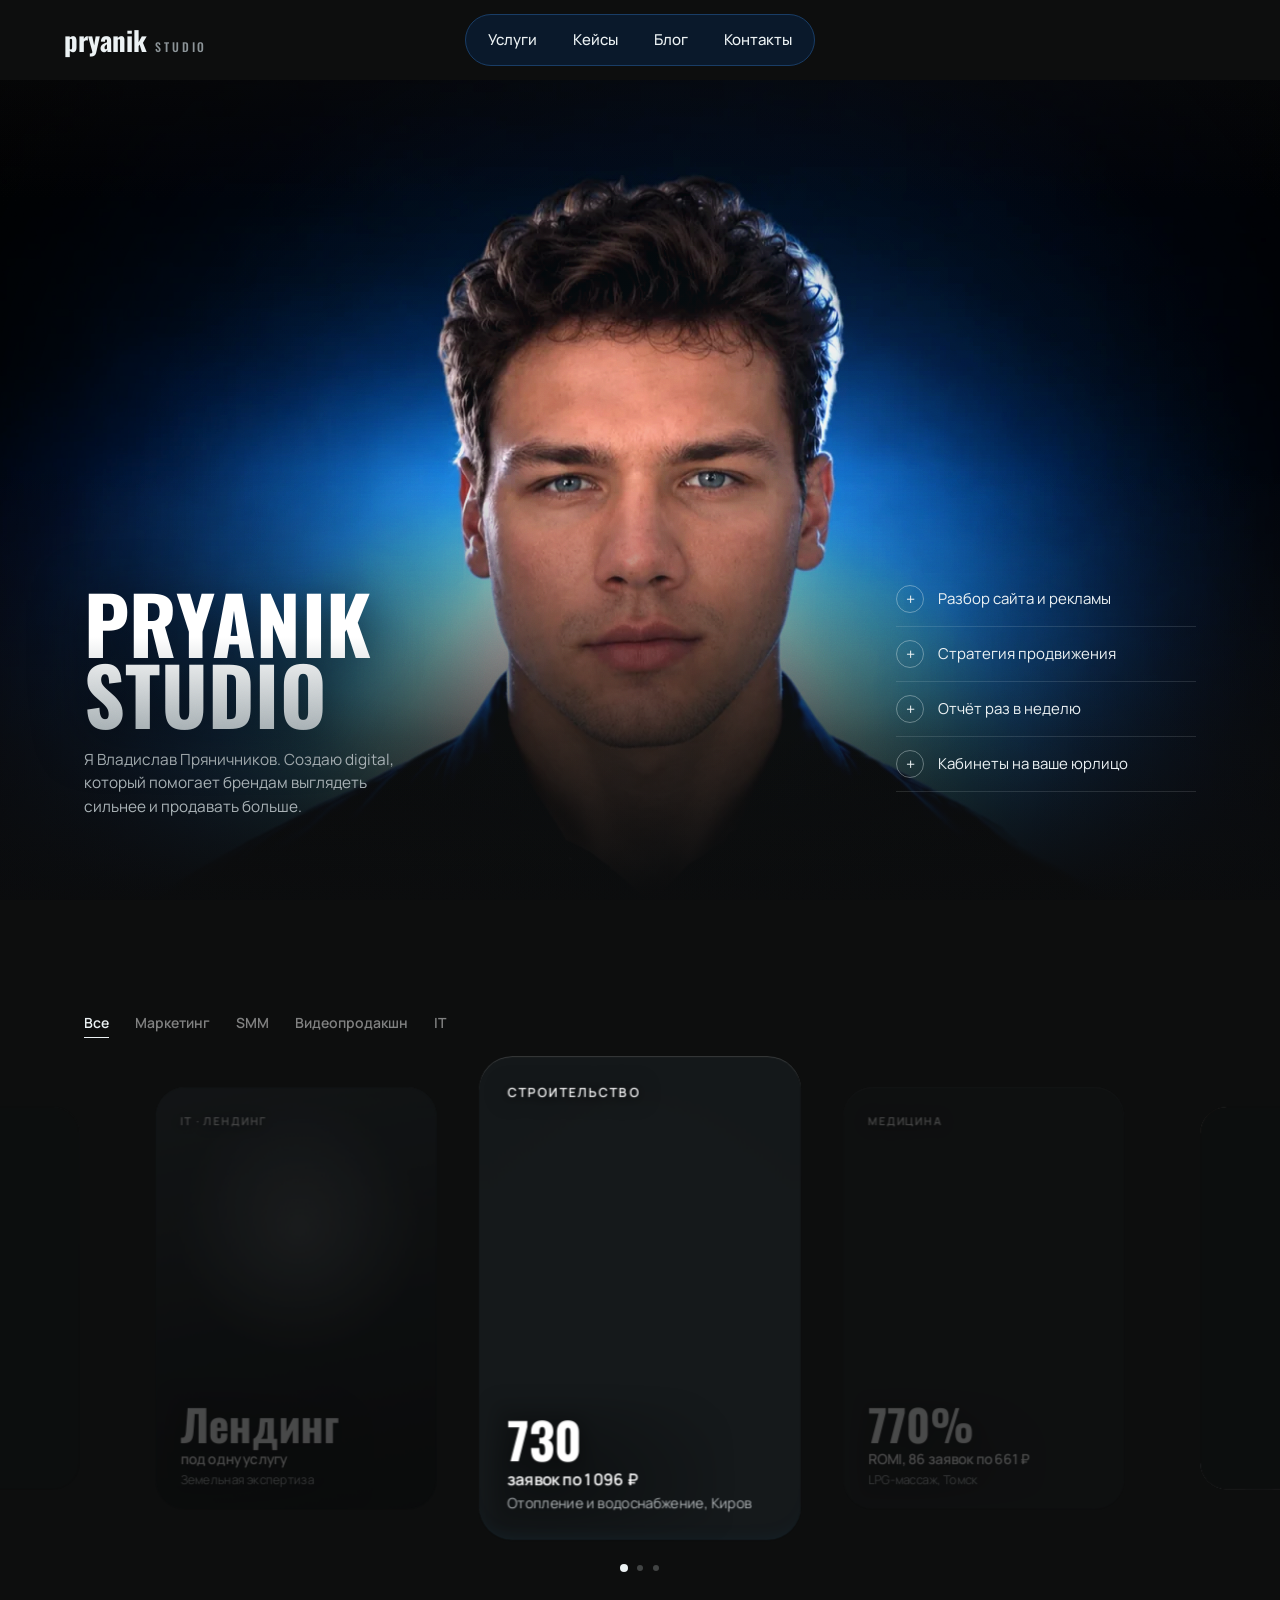
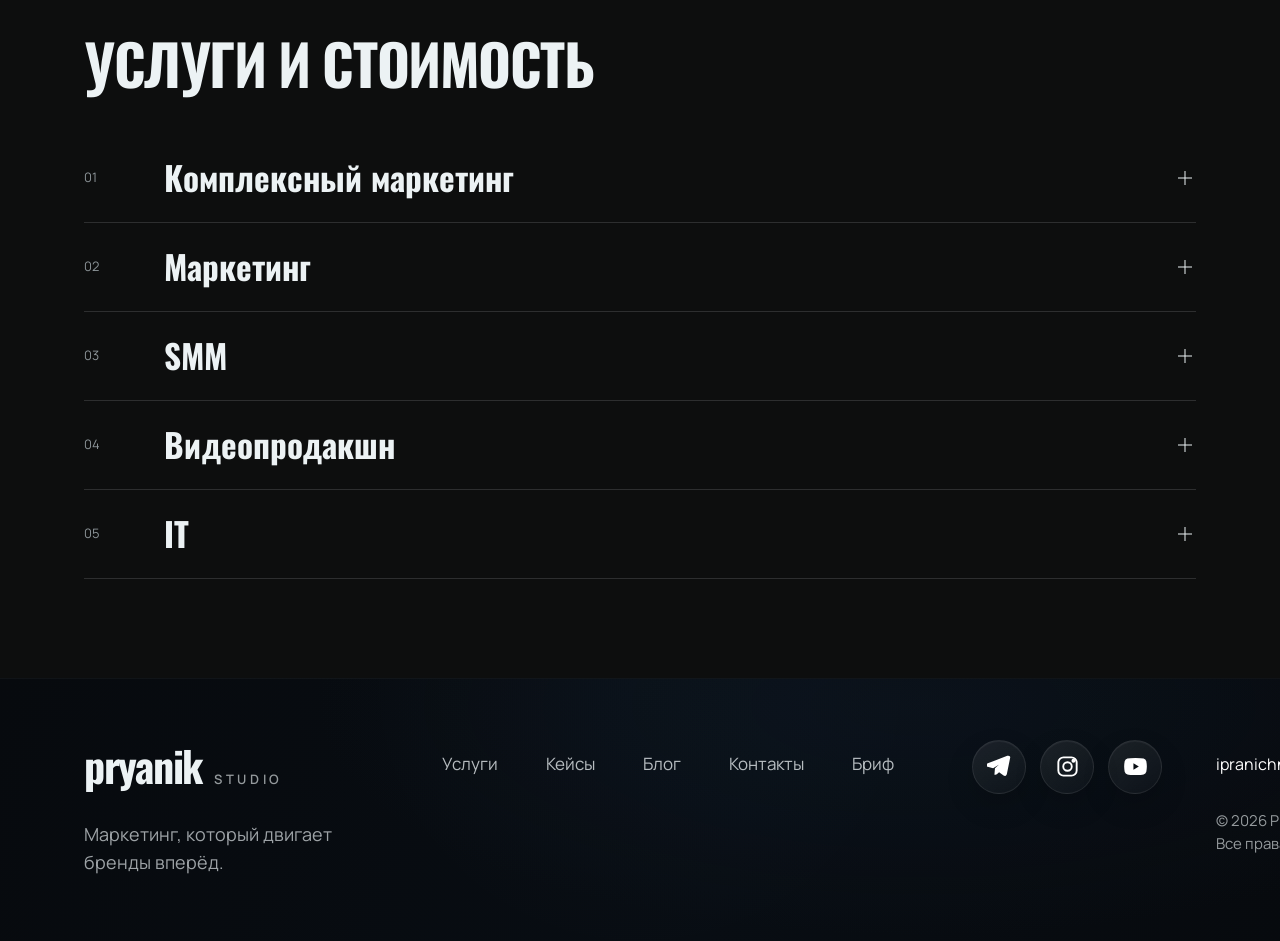
==== pryanik-studio/index.html @ e9027dbc "Refresh mobile footer layout" ====
<!doctype html>
<html lang="ru">
<head>
<meta charset="utf-8">
<meta name="viewport" content="width=device-width, initial-scale=1">
<script>document.documentElement.className+=' js';setTimeout(function(){var d=document.documentElement;if(!d.classList.contains('ready'))d.classList.add('fallback')},2500)</script>
<title>Pryanik Studio. Маркетинг, который видно</title>
<meta name="description" content="Pryanik Studio: бесплатный разбор сайта и рекламы. Стратегия, реклама, аналитика, SMM, видеопродакшн и разработка. Отчёт на языке денег, доступы в рекламные кабинеты у вас.">
<meta name="theme-color" content="#0D0E0E">
<link rel="icon" href="data:image/svg+xml,<svg xmlns='http://www.w3.org/2000/svg' viewBox='0 0 32 32'><rect width='32' height='32' rx='9' fill='%230859ED'/><path d='M16 6.5c3.2 5 6 7.2 6 11a6 6 0 0 1-12 0c0-3.8 2.8-6 6-11z' fill='%23fff'/></svg>">
<!-- DEPLOY STEP: заменить https://vladpryanik11.github.io/pryanikstudio на боевой адрес -->
<meta property="og:type" content="website">
<meta property="og:title" content="Pryanik Studio. Бесплатно покажу, что мешает продажам">
<meta property="og:description" content="Разбор сайта и рекламы или стратегия продвижения: слабые места проекта и план по шагам.">
<meta property="og:url" content="https://vladpryanik11.github.io/pryanikstudio/">
<meta property="og:image" content="https://vladpryanik11.github.io/pryanikstudio/assets/hero-ending.jpg">
<link rel="preconnect" href="https://fonts.googleapis.com">
<link rel="preconnect" href="https://fonts.gstatic.com" crossorigin>
<link rel="stylesheet" href="https://fonts.googleapis.com/css2?family=Oswald:wght@500;600;700&family=Manrope:wght@400;500;600;700&display=swap">
<link rel="stylesheet" href="assets/site.css?v=0918bt">
</head>
<body data-no-mbar>
<a class="skip" href="#main">К содержанию</a>
<div class="env" aria-hidden="true" id="env"></div>

<header class="site-head" id="head">
  <a class="brand" href="index.html" aria-label="Pryanik Studio, на главную"><span class="wordmark" aria-hidden="true"><span class="wm-word">pryanik</span><span class="wm-sub">studio</span></span></a>
  <nav class="menu" id="menu" aria-label="Основное меню">
    <a href="uslugi.html">Услуги</a>
    <a href="keisy.html">Кейсы</a>
    <a href="blog.html">Блог</a>
    <a href="kontakty.html">Контакты</a>
  </nav>
  <button class="burger" id="burger" type="button" aria-expanded="false" aria-controls="menu" aria-label="Открыть меню"><span></span><span></span><span></span></button>
</header>

<div class="wrap">
<main id="main" tabindex="-1">

  <section class="hero hero-spot" id="intro" aria-labelledby="intro-h">
    <div class="hs-media" id="hs-media" aria-hidden="true">
      <img class="hs-base" src="assets/hero-spot.webp" alt="" width="1536" height="864" fetchpriority="high">
      <img class="hs-lit" src="assets/hero-spot.webp" alt="" width="1536" height="864">
      <span class="hs-halo"></span>
      <span class="hs-shade"></span>
    </div>
    <div class="shell hc-stage">
      <div class="hc-copy">
        <h1 class="hc-title rise" id="intro-h">Pryanik <span>Studio</span></h1>
        <p class="hc-sub rise">Я Владислав Пряничников. Создаю digital, который помогает брендам выглядеть сильнее и продавать больше.</p>
      </div>
      <ul class="hc-list rise" aria-label="Чем помогаю">
        <li>Разбор сайта и рекламы</li>
        <li>Стратегия продвижения</li>
        <li>Отчёт раз в неделю</li>
        <li>Кабинеты на ваше юрлицо</li>
      </ul>
    </div>
  </section>

  <section class="scene scene-ink spatial sp-cases" aria-label="Кейсы" data-live>
    <div class="sp-env" aria-hidden="true"></div>
    <div class="shell sp-head">
      <div class="sp-filters rise" role="group" aria-label="Показать кейсы">
        <button class="sp-chip" type="button" data-f="all" aria-pressed="true">Все</button>
        <button class="sp-chip" type="button" data-f="marketing" aria-pressed="false">Маркетинг</button>
        <button class="sp-chip" type="button" data-f="smm" aria-pressed="false">SMM</button>
        <button class="sp-chip" type="button" data-f="video" aria-pressed="false">Видеопродакшн</button>
        <button class="sp-chip" type="button" data-f="it" aria-pressed="false">IT</button>
      </div>
      <div class="sp-filter-select rise" id="sp-filter-select">
        <button class="sp-filter-trigger" type="button" aria-haspopup="listbox" aria-expanded="false" aria-controls="sp-filter-menu">
          <span class="sp-filter-current">Кейсы</span>
          <span class="sp-filter-arrow" aria-hidden="true"></span>
        </button>
        <div class="sp-filter-menu" id="sp-filter-menu" role="listbox" aria-label="Показать кейсы по направлению">
          <button class="sp-filter-option is-active" type="button" role="option" aria-selected="true" data-f="all"><span>01</span>Все проекты</button>
          <button class="sp-filter-option" type="button" role="option" aria-selected="false" data-f="marketing"><span>02</span>Маркетинг</button>
          <button class="sp-filter-option" type="button" role="option" aria-selected="false" data-f="smm"><span>03</span>SMM</button>
          <button class="sp-filter-option" type="button" role="option" aria-selected="false" data-f="video"><span>04</span>Видеопродакшн</button>
          <button class="sp-filter-option" type="button" role="option" aria-selected="false" data-f="it"><span>05</span>IT</button>
        </div>
      </div>
    </div>

    <div class="sp-stage" id="sp-stage" role="region" aria-roledescription="карусель" aria-label="Кейсы. Листайте стрелками или свайпом" tabindex="0">
      <div class="sp-glow" aria-hidden="true"><i class="g-blue"></i><i class="g-lime"></i><i class="g-white"></i><i class="g-ink"></i></div>
      <div class="sp-deck" id="sp-deck">
        <a class="sp-card ccard c-dark" href="keisy.html#marketing" data-kind="marketing">
          <img class="cc-photo" src="assets/cases/01-otoplenie.webp" alt="" width="720" height="1080" loading="lazy" decoding="async"><span class="cc-shade" aria-hidden="true"></span>
          <span class="cc-top" aria-hidden="true"><span class="cc-tag">Строительство</span></span>
          <span class="cc-body"><span class="cc-num spc-num" data-n="730">730</span><span class="cc-unit">заявок по 1 096 ₽</span><span class="cc-name spc-title">Отопление и водоснабжение, Киров</span></span>
        </a>
        <a class="sp-card ccard c-dark" href="keisy.html#marketing" data-kind="marketing">
          <img class="cc-photo" src="assets/cases/02-lpg.webp" alt="" width="720" height="1080" loading="lazy" decoding="async"><span class="cc-shade" aria-hidden="true"></span>
          <span class="cc-top" aria-hidden="true"><span class="cc-tag">Медицина</span></span>
          <span class="cc-body"><span class="cc-num spc-num" data-n="770" data-s="%">770%</span><span class="cc-unit">ROMI, 86 заявок по 661 ₽</span><span class="cc-name spc-title">LPG-массаж, Томск</span></span>
        </a>
        <a class="sp-card ccard c-dark" href="keisy.html#marketing" data-kind="marketing">
          <img class="cc-photo" src="assets/cases/03-tibet.webp" alt="" width="720" height="1080" loading="lazy" decoding="async"><span class="cc-shade" aria-hidden="true"></span>
          <span class="cc-top" aria-hidden="true"><span class="cc-tag">Медицина</span></span>
          <span class="cc-body"><span class="cc-num spc-num" data-n="1000" data-s="+">1 000+</span><span class="cc-unit">заявок, лид по 6 $</span><span class="cc-name spc-title">Клиника тибетской медицины, Казахстан</span></span>
        </a>
        <a class="sp-card ccard c-dark" href="keisy.html#marketing" data-kind="marketing">
          <img class="cc-photo" src="assets/cases/04-stomatologiya.webp" alt="" width="720" height="1080" loading="lazy" decoding="async"><span class="cc-shade" aria-hidden="true"></span>
          <span class="cc-top" aria-hidden="true"><span class="cc-tag">Стоматология</span></span>
          <span class="cc-body"><span class="cc-num spc-num" data-n="793">793</span><span class="cc-unit">заявки по 3,88 $</span><span class="cc-name spc-title">Стоматология, Казахстан</span></span>
        </a>
        <a class="sp-card ccard c-dark" href="keisy.html#marketing" data-kind="marketing">
          <img class="cc-photo" src="assets/cases/05-fasady.webp" alt="" width="720" height="1080" loading="lazy" decoding="async"><span class="cc-shade" aria-hidden="true"></span>
          <span class="cc-top" aria-hidden="true"><span class="cc-tag">Строительство</span></span>
          <span class="cc-body"><span class="cc-num spc-num" data-n="687">687</span><span class="cc-unit">заявок на утепление и отделку</span><span class="cc-name spc-title">Фасады, Краснодар</span></span>
        </a>
        <a class="sp-card ccard c-dark" href="keisy.html#marketing" data-kind="marketing">
          <img class="cc-photo" src="assets/cases/06-prazdniki.webp" alt="" width="720" height="1080" loading="lazy" decoding="async"><span class="cc-shade" aria-hidden="true"></span>
          <span class="cc-top" aria-hidden="true"><span class="cc-tag">Праздники</span></span>
          <span class="cc-body"><span class="cc-num spc-num" data-n="520">520</span><span class="cc-unit">заявок по 577 ₽</span><span class="cc-name spc-title">Детские праздники, Брянск</span></span>
        </a>
        <a class="sp-card ccard c-dark" href="keisy.html#marketing" data-kind="marketing">
          <img class="cc-photo" src="assets/cases/07-krishi.webp" alt="" width="720" height="1080" loading="lazy" decoding="async"><span class="cc-shade" aria-hidden="true"></span>
          <span class="cc-top" aria-hidden="true"><span class="cc-tag">Услуги для дома</span></span>
          <span class="cc-body"><span class="cc-num spc-num" data-n="468">468</span><span class="cc-unit">лидов по 513 ₽</span><span class="cc-name spc-title">Очистка крыш от снега, Кострома</span></span>
        </a>
        <a class="sp-card ccard c-dark" href="keisy.html#marketing" data-kind="marketing">
          <img class="cc-photo" src="assets/cases/08-shkola.webp" alt="" width="720" height="1080" loading="lazy" decoding="async"><span class="cc-shade" aria-hidden="true"></span>
          <span class="cc-top" aria-hidden="true"><span class="cc-tag">Обучение</span></span>
          <span class="cc-body"><span class="cc-num spc-num" data-n="292">292</span><span class="cc-unit">заявки по 684 ₽</span><span class="cc-name spc-title">Подготовка к школе, Тверь</span></span>
        </a>
        <a class="sp-card ccard c-dark" href="keisy.html#smm" data-kind="smm">
          <img class="cc-photo" src="assets/cases/09-konditerskaya.webp" alt="" width="720" height="1080" loading="lazy" decoding="async"><span class="cc-shade" aria-hidden="true"></span>
          <span class="cc-top" aria-hidden="true"><span class="cc-tag">SMM · Кондитерская</span></span>
          <span class="cc-body"><span class="cc-num spc-num" data-n="221" data-s=" тыс.">221 тыс.</span><span class="cc-unit">охват без рекламы</span><span class="cc-name spc-title">Кондитерский бренд</span></span>
        </a>
        <a class="sp-card ccard c-dark" href="keisy.html#smm" data-kind="smm">
          <img class="cc-photo" src="assets/cases/10-odezhda.webp" alt="" width="720" height="1080" loading="lazy" decoding="async"><span class="cc-shade" aria-hidden="true"></span>
          <span class="cc-top" aria-hidden="true"><span class="cc-tag">SMM · Одежда</span></span>
          <span class="cc-body"><span class="cc-num spc-num" data-n="636">636</span><span class="cc-unit">подписчиц по 63 ₽</span><span class="cc-name spc-title">Магазин одежды, Череповец</span></span>
        </a>
        <a class="sp-card ccard c-dark" href="keisy.html#video" data-kind="video">
          <img class="cc-photo" src="assets/hero-ending.jpg" alt="" width="1920" height="1072" loading="lazy" decoding="async"><span class="cc-shade" aria-hidden="true"></span>
          <span class="cc-top" aria-hidden="true"><span class="cc-tag">Видеопродакшн · AI</span></span>
          <span class="cc-body"><span class="cc-num">AI-ролик</span><span class="cc-unit">сценарий, генерация и scroll-анимация</span><span class="cc-name spc-title">Заставка сайта Pryanik Studio</span></span>
        </a>
        <a class="sp-card ccard c-dark" href="keisy.html#it" data-kind="it">
          <span class="cc-photo" aria-hidden="true"></span><span class="cc-shade" aria-hidden="true"></span>
          <span class="cc-top" aria-hidden="true"><span class="cc-tag">IT · Сайт</span></span>
          <span class="cc-body"><span class="cc-num">Сайт</span><span class="cc-unit">для производства</span><span class="cc-name spc-title">Производитель промышленной химии</span></span>
        </a>
        <a class="sp-card ccard c-dark" href="keisy.html#it" data-kind="it">
          <span class="cc-photo" aria-hidden="true"></span><span class="cc-shade" aria-hidden="true"></span>
          <span class="cc-top" aria-hidden="true"><span class="cc-tag">IT · Сайт</span></span>
          <span class="cc-body"><span class="cc-num">Сайт</span><span class="cc-unit">для бренда спортпита</span><span class="cc-name spc-title">Спортивное питание Legenda Hero</span></span>
        </a>
        <a class="sp-card ccard c-dark" href="keisy.html#it" data-kind="it">
          <span class="cc-photo" aria-hidden="true"></span><span class="cc-shade" aria-hidden="true"></span>
          <span class="cc-top" aria-hidden="true"><span class="cc-tag">IT · Лендинг</span></span>
          <span class="cc-body"><span class="cc-num">Лендинг</span><span class="cc-unit">под одну услугу</span><span class="cc-name spc-title">Земельная экспертиза</span></span>
        </a>
      </div>
    </div>

    <div class="sp-nav">
      <div class="sp-dots" id="sp-dots" role="group" aria-label="Выбор кейса"></div>
    </div>
  </section>

  <section class="band" aria-labelledby="dir-h">
    <div class="shell">
      <h2 class="rise" id="dir-h">Услуги и стоимость</h2>
      <div class="dirs service-accordion rise">
        <details class="dir service-item">
          <summary><span class="n">01</span><span class="service-title">Комплексный маркетинг</span><span class="service-plus" aria-hidden="true"></span></summary>
          <div class="service-panel"><p>Стратегия, реклама, SMM и аналитика одной системой.</p><div class="service-price"><span>Средняя стоимость</span><strong>от 150 000 ₽ / мес.</strong></div><a href="uslugi-kompleks.html">Подробнее</a></div>
        </details>
        <details class="dir service-item">
          <summary><span class="n">02</span><span class="service-title">Маркетинг</span><span class="service-plus" aria-hidden="true"></span></summary>
          <div class="service-panel"><p>Стратегия, performance, сквозная аналитика, SEO и брендинг.</p><div class="service-price"><span>Средняя стоимость</span><strong>от 90 000 ₽ / мес.</strong></div><a href="uslugi-marketing.html">Подробнее</a></div>
        </details>
        <details class="dir service-item">
          <summary><span class="n">03</span><span class="service-title">SMM</span><span class="service-plus" aria-hidden="true"></span></summary>
          <div class="service-panel"><p>Стратегия, контент, ведение и продвижение в соцсетях.</p><div class="service-price"><span>Средняя стоимость</span><strong>от 60 000 ₽ / мес.</strong></div><a href="uslugi-smm.html">Подробнее</a></div>
        </details>
        <details class="dir service-item">
          <summary><span class="n">04</span><span class="service-title">Видеопродакшн</span><span class="service-plus" aria-hidden="true"></span></summary>
          <div class="service-panel"><p>Рекламные ролики, имиджевые фильмы, Reels, motion и 3D.</p><div class="service-price"><span>Средняя стоимость</span><strong>от 80 000 ₽ / проект</strong></div><a href="uslugi-video.html">Подробнее</a></div>
        </details>
        <details class="dir service-item">
          <summary><span class="n">05</span><span class="service-title">IT</span><span class="service-plus" aria-hidden="true"></span></summary>
          <div class="service-panel"><p>Сайты, чат-боты, автоматизация и BI-дашборды.</p><div class="service-price"><span>Средняя стоимость</span><strong>от 100 000 ₽ / проект</strong></div><a href="uslugi-it.html">Подробнее</a></div>
        </details>
      </div>
    </div>
  </section>


</main>
</div>

<footer class="site-foot ref-foot">
  <div class="shell ref-foot-grid">
    <div class="ref-foot-brand">
      <a class="ref-foot-logo" href="index.html" aria-label="Pryanik Studio — главная"><span class="wordmark"><span class="wm-word">pryanik</span><span class="wm-sub">studio</span></span></a>
      <p>Маркетинг, который двигает<br>бренды вперёд.</p>
    </div>

    <nav class="ref-foot-nav" aria-label="Разделы сайта">
      <a href="uslugi.html">Услуги</a>
      <a href="keisy.html">Кейсы</a>
      <a href="blog.html">Блог</a>
      <a href="kontakty.html">Контакты</a>
      <a href="brif.html">Бриф</a>
    </nav>

    <div class="ref-foot-social" aria-label="Социальные сети">
      <a href="https://t.me/vladpryanik" target="_blank" rel="noopener" aria-label="Telegram">
        <svg viewBox="0 0 24 24" aria-hidden="true"><path d="M21.4 3.2 18.2 19c-.2 1.1-.9 1.4-1.8.9l-4.9-3.6-2.4 2.3c-.3.3-.5.5-1 .5l.4-5 9.1-8.2c.4-.4-.1-.6-.6-.2L5.7 12.8.9 11.3c-1-.3-1.1-1 .2-1.5L19.8 2.6c.9-.3 1.7.2 1.6.6Z"/></svg>
      </a>
      <a href="https://www.instagram.com/" target="_blank" rel="noopener" aria-label="Instagram">
        <svg viewBox="0 0 24 24" aria-hidden="true"><rect x="3.2" y="3.2" width="17.6" height="17.6" rx="5"/><circle cx="12" cy="12" r="4.1"/><circle cx="17.7" cy="6.5" r="1"/></svg>
      </a>
      <a href="https://www.youtube.com/" target="_blank" rel="noopener" aria-label="YouTube">
        <svg viewBox="0 0 24 24" aria-hidden="true"><path d="M21.5 7.2a2.8 2.8 0 0 0-2-2C17.7 4.7 12 4.7 12 4.7s-5.7 0-7.5.5a2.8 2.8 0 0 0-2 2A29 29 0 0 0 2 12a29 29 0 0 0 .5 4.8 2.8 2.8 0 0 0 2 2c1.8.5 7.5.5 7.5.5s5.7 0 7.5-.5a2.8 2.8 0 0 0 2-2A29 29 0 0 0 22 12a29 29 0 0 0-.5-4.8Z"/><path class="yt-play" d="m10 15.2 5.2-3.2L10 8.8Z"/></svg>
      </a>
    </div>

    <div class="ref-foot-meta">
      <a class="ref-foot-mail" href="mailto:ipranichnikov@yandex.ru">ipranichnikov@yandex.ru</a>
      <p>© 2026 Pryanik Studio<br>Все права защищены</p>
    </div>
  </div>
</footer>

<script src="assets/site.js?v=0918ba"></script>
</body>
</html>
---- pryanik-studio/assets/site.css ----
:root{
  color-scheme:dark;
  --canvas:#0D0E0E;
  --panel:#0A1C31;
  --accent:#0859ED;
  --accent-hover:#1C60B1;
  --accent-muted:rgba(8,89,237,.2);
  --accent-light:#9AE6F8;
  --accent-text:#53C1F2;
  --accent-vivid:#0F9BF2;
  --ink:#0D0E0E;
  --lime:#9AE6F8;
  --lime-hover:#ECF2F4;
  --line:#193D66;
  --line-strong:#1C60B1;
  --text-primary:#ECF2F4;
  --text-secondary:#8C9498;
  --grad-key:linear-gradient(90deg,#0859ED 0%,#0F9BF2 45%,#53C1F2 72%,#9AE6F8 90%,#ECF2F4 100%);
  --glow-panel:radial-gradient(110% 90% at 0% 0%,rgba(8,89,237,.32),transparent 58%),radial-gradient(80% 70% at 100% 100%,rgba(15,155,242,.1),transparent 60%),#0A1C31;
  --display:"Oswald",system-ui,sans-serif;
  --body:"Manrope",system-ui,sans-serif;
  --e-out:cubic-bezier(.22,.61,.36,1);
  --e-soft:cubic-bezier(.4,0,.2,1);
  --pad:clamp(20px,5vw,64px);
}

*{box-sizing:border-box}
[hidden]{display:none!important}
html,body{overflow-x:hidden;overflow-x:clip}
html{scroll-behavior:smooth;-webkit-text-size-adjust:100%}
body{margin:0;background:var(--canvas);color:var(--text-primary);font-family:var(--body);font-size:17px;line-height:1.6;-webkit-font-smoothing:antialiased}
body{animation:page-in .6s var(--e-out) both}
@keyframes page-in{from{opacity:0}to{opacity:1}}
body.menu-open{overflow:hidden}
img{max-width:100%;display:block}
h1,h2,h3{font-family:var(--display);font-weight:600;letter-spacing:0;line-height:1.1;margin:0}
p{margin:0}
a{color:inherit}
[id]{scroll-margin-top:96px}

.sr{position:absolute;width:1px;height:1px;padding:0;margin:-1px;overflow:hidden;clip:rect(0 0 0 0);white-space:nowrap;border:0}
.skip{position:absolute;left:-999px;top:0;z-index:99;background:var(--accent);color:#ECF2F4;padding:12px 18px;border-radius:0 0 12px 0}
.skip:focus{left:0}
:focus-visible{outline:none}

/* one page-wide background: near-black with white dust drifting on a fixed canvas behind all content */
.env{position:fixed;inset:0;z-index:0;pointer-events:none;overflow:hidden}
.env-dust{position:absolute;inset:0;width:100%;height:100%;display:block}

.wrap{position:relative;z-index:1}
.shell{max-width:1240px;margin:0 auto;padding-inline:var(--pad)}

/* buttons */
/* glass capsule buttons: a layered surface with a light rim, a soft halo and, on action links,
   a separate glass circle holding the arrow */
.btn{--cap:38px;--cap-arrow:url("data:image/svg+xml,%3Csvg xmlns='http://www.w3.org/2000/svg' viewBox='0 0 24 24'%3E%3Cpath d='M5 12h14M13 6l6 6-6 6' fill='none' stroke='%230859ED' stroke-width='2.5' stroke-linecap='round' stroke-linejoin='round'/%3E%3C/svg%3E");
  --cap-bg:radial-gradient(circle at 34% 26%,rgba(255,255,255,.98) 0%,#ECF2F4 42%,rgba(154,230,248,.9) 125%);--cap-line:rgba(255,255,255,.9);
  --cap-shadow:inset 0 -3px 6px rgba(8,89,237,.2),0 4px 12px -4px rgba(10,28,49,.55);
  position:relative;display:inline-flex;align-items:center;justify-content:center;gap:8px;min-height:48px;padding:0 22px;
  font-family:var(--body);font-weight:500;font-size:15px;letter-spacing:-.01em;text-decoration:none;white-space:nowrap;
  border-radius:999px;border:1px solid transparent;cursor:pointer;-webkit-tap-highlight-color:transparent;
  transition:background .35s var(--e-out),color .35s var(--e-out),border-color .35s var(--e-out),box-shadow .45s var(--e-out),transform .35s var(--e-out),filter .35s var(--e-out)}
.btn-lg{--cap:46px;min-height:56px;padding:0 26px;font-size:16px}
.btn .tg{width:19px;height:19px;flex:none}

/* the arrow capsule rides on action links and forward buttons, not on back, copy or Telegram-icon buttons */
:is(a.btn-primary,button.btn-primary,a.btn-light,button.btn-light,a.btn-lime,a.btn-ghost,a.btn-ghost-light):not(:has(.tg)){justify-content:space-between;gap:16px;padding:0 5px 0 22px}
:is(a.btn-primary,button.btn-primary,a.btn-light,button.btn-light,a.btn-lime,a.btn-ghost,a.btn-ghost-light):not(:has(.tg))::after{
  content:"";flex:none;width:var(--cap);height:var(--cap);border-radius:50%;box-sizing:border-box;
  background:var(--cap-arrow) center/46% no-repeat,var(--cap-bg);border:1px solid var(--cap-line);box-shadow:var(--cap-shadow);
  transition:background-position .45s var(--e-out),transform .45s var(--e-out)}
.btn-lg:is(a.btn-primary,button.btn-primary,a.btn-light,button.btn-light,a.btn-lime,a.btn-ghost,a.btn-ghost-light):not(:has(.tg)){padding-left:26px}
.head-cta.btn{--cap:32px;min-height:42px;font-size:14px}
.head-cta.btn:not(:has(.tg)){gap:12px;padding-left:16px}

.btn-primary{color:#ECF2F4;border-color:rgba(154,230,248,.5);
  background:radial-gradient(80% 150% at 16% 0%,rgba(154,230,248,.42),transparent 58%),linear-gradient(180deg,#0F9BF2 -35%,#0859ED 58%,#1C60B1 135%);
  box-shadow:inset 0 1px 0 rgba(236,242,244,.5),inset 0 -10px 18px -8px rgba(10,28,49,.5),0 0 0 5px rgba(15,155,242,.07),0 14px 34px -14px rgba(15,155,242,.85)}
.btn-light{color:#0A1C31;border-color:rgba(255,255,255,.9);
  background:radial-gradient(80% 150% at 16% 0%,rgba(255,255,255,.95),transparent 60%),linear-gradient(180deg,#ECF2F4 0%,rgba(154,230,248,.78) 150%),#ECF2F4;
  box-shadow:inset 0 -10px 18px -8px rgba(83,193,242,.4),0 0 0 5px rgba(236,242,244,.05),0 14px 34px -16px rgba(154,230,248,.5)}
.btn-lime{color:#0A1C31;border-color:rgba(236,242,244,.85);
  background:radial-gradient(80% 150% at 16% 0%,rgba(255,255,255,.75),transparent 60%),linear-gradient(180deg,#ECF2F4 -70%,#9AE6F8 62%,#53C1F2 150%);
  box-shadow:inset 0 -10px 18px -8px rgba(8,89,237,.28),0 0 0 5px rgba(154,230,248,.07),0 14px 34px -14px rgba(83,193,242,.6)}
.btn-ghost,.btn-ghost-light{--cap-arrow:url("data:image/svg+xml,%3Csvg xmlns='http://www.w3.org/2000/svg' viewBox='0 0 24 24'%3E%3Cpath d='M5 12h14M13 6l6 6-6 6' fill='none' stroke='%23ECF2F4' stroke-width='2.5' stroke-linecap='round' stroke-linejoin='round'/%3E%3C/svg%3E");
  --cap-bg:radial-gradient(circle at 34% 26%,rgba(236,242,244,.22),rgba(236,242,244,.06) 70%);--cap-line:rgba(236,242,244,.24);--cap-shadow:inset 0 1px 0 rgba(236,242,244,.14);
  color:#ECF2F4;border-color:rgba(236,242,244,.2);background:linear-gradient(180deg,rgba(236,242,244,.08),rgba(236,242,244,.02));
  box-shadow:inset 0 1px 0 rgba(236,242,244,.12)}

@media (hover:hover){
  .btn:hover{transform:translateY(-1px)}
  :is(a.btn-primary,button.btn-primary,a.btn-light,button.btn-light,a.btn-lime,a.btn-ghost,a.btn-ghost-light):not(:has(.tg)):hover::after{background-position:calc(50% + 3px) 50%,center}
  .btn-primary:hover{filter:brightness(1.07);box-shadow:inset 0 1px 0 rgba(236,242,244,.55),inset 0 -10px 18px -8px rgba(10,28,49,.45),0 0 0 6px rgba(15,155,242,.12),0 18px 44px -12px rgba(15,155,242,1)}
  .btn-light:hover,.btn-lime:hover{filter:brightness(1.04);box-shadow:inset 0 -10px 18px -8px rgba(83,193,242,.45),0 0 0 6px rgba(154,230,248,.1),0 18px 42px -14px rgba(154,230,248,.75)}
  .btn-ghost:hover,.btn-ghost-light:hover{border-color:rgba(154,230,248,.5);background:linear-gradient(180deg,rgba(236,242,244,.12),rgba(236,242,244,.04));box-shadow:inset 0 1px 0 rgba(236,242,244,.16),0 12px 32px -18px rgba(15,155,242,.7)}
}
.btn:active{transform:translateY(1px) scale(.985);transition-duration:.12s}
.btn:active::after{transform:scale(.94)}
.btn-primary:active{filter:brightness(.96);box-shadow:inset 0 2px 10px rgba(10,28,49,.55),0 0 0 4px rgba(15,155,242,.1),0 6px 18px -10px rgba(15,155,242,.8)}
.btn-light:active,.btn-lime:active{box-shadow:inset 0 2px 10px rgba(8,89,237,.25),0 0 0 4px rgba(154,230,248,.08)}
.btn-ghost:active,.btn-ghost-light:active{background:rgba(236,242,244,.1)}
.btn:focus-visible{outline:2px solid var(--accent-text);outline-offset:4px;border-radius:999px}

/* neon glass button: dark glass pill, the label alone inside, a neon comet running round the rim with a soft glow outside it
   (same material as the phone action bar) */
@keyframes neonspin{to{--mb-a:360deg}}
.btn-neon{--mb-comet:conic-gradient(from var(--mb-a),rgba(8,89,237,0) 0deg,rgba(8,89,237,0) 190deg,#0859ED 262deg,#0F9BF2 310deg,#9AE6F8 342deg,rgba(154,230,248,0) 360deg);
  color:#ECF2F4;border:1.5px solid transparent;
  background:linear-gradient(180deg,rgba(236,242,244,.08),rgba(236,242,244,0) 60%) padding-box,linear-gradient(#0E1011,#0E1011) padding-box,
    var(--mb-comet) border-box,linear-gradient(rgba(236,242,244,.14),rgba(236,242,244,.14)) border-box;
  box-shadow:0 16px 34px -16px rgba(0,0,0,.95),inset 0 0 18px -6px rgba(15,155,242,.35);animation:neonspin 3.6s linear infinite}
/* the glow is the comet blurred just behind the opaque pill, so only a thin halo shows at the rim;
   the pill must not become its own stacking context (no transform or filter), or the glow would paint over it */
.btn-neon::before{content:"";position:absolute;inset:-1px;z-index:-1;border-radius:999px;pointer-events:none;
  background:var(--mb-comet);filter:blur(8px);opacity:.7;transition:opacity .45s var(--e-out)}
.btn-neon,.btn-neon:hover,.btn-neon:active{transform:none;filter:none}
/* the glow sits at z-index -1, so the button row isolates itself and the glow stays above any panel background behind it */
.act:has(.btn-neon){isolation:isolate}

/* quiet partner of the neon button: the same dark glass with a still neon rim, lit up only on hover */
.btn-glass{color:#ECF2F4;border:1.5px solid transparent;
  background:linear-gradient(180deg,rgba(236,242,244,.08),rgba(236,242,244,0) 60%) padding-box,linear-gradient(#0E1011,#0E1011) padding-box,
    linear-gradient(120deg,rgba(154,230,248,.55),rgba(15,155,242,.28) 30%,rgba(236,242,244,.1) 55%,rgba(8,89,237,.4)) border-box;
  box-shadow:0 16px 34px -16px rgba(0,0,0,.95),inset 0 0 16px -8px rgba(15,155,242,.3)}
.btn-glass:active{box-shadow:0 10px 24px -14px rgba(0,0,0,.95),inset 0 0 20px -5px rgba(15,155,242,.45)}
@media (hover:hover){
  .btn-glass:hover{box-shadow:0 18px 38px -16px rgba(0,0,0,.95),inset 0 0 20px -6px rgba(15,155,242,.4),0 0 22px -8px rgba(15,155,242,.65)}
}
.btn-neon:active{box-shadow:0 10px 24px -14px rgba(0,0,0,.95),inset 0 0 22px -4px rgba(15,155,242,.5)}
@media (hover:hover){
  .btn-neon:hover{box-shadow:0 18px 38px -16px rgba(0,0,0,.95),inset 0 0 22px -5px rgba(15,155,242,.45)}
  .btn-neon:hover::before{opacity:.95}
}
.btn:disabled,.btn[aria-disabled="true"]{--cap-arrow:url("data:image/svg+xml,%3Csvg xmlns='http://www.w3.org/2000/svg' viewBox='0 0 24 24'%3E%3Cpath d='M5 12h14M13 6l6 6-6 6' fill='none' stroke='%237B8387' stroke-width='2.5' stroke-linecap='round' stroke-linejoin='round'/%3E%3C/svg%3E");
  --cap-bg:rgba(236,242,244,.07);--cap-line:rgba(236,242,244,.12);--cap-shadow:none;
  color:rgba(236,242,244,.4);background:rgba(236,242,244,.06);border-color:rgba(236,242,244,.1);box-shadow:none;filter:none;transform:none;cursor:not-allowed}
@media (pointer:coarse){.btn:not(.btn-lg){min-height:46px}}
.link{display:inline-flex;align-items:center;gap:8px;font-weight:600;text-decoration:none;color:var(--accent-text);border-bottom:1px solid transparent;transition:border-color .3s var(--e-out)}
.link:hover{border-bottom-color:var(--accent-text)}
.link svg{width:16px;height:16px;transition:transform .35s var(--e-out)}
.link:hover svg{transform:translateX(3px)}

/* header */
.site-head{position:fixed;top:0;left:0;right:0;z-index:50;display:flex;align-items:center;gap:20px;padding:14px var(--pad);
  background:#0D0E0E;border:0;-webkit-backdrop-filter:none;backdrop-filter:none;
  transform:translate3d(0,0,0);will-change:transform;
  transition:transform .32s cubic-bezier(.22,.61,.36,1)}
.site-head.solid{background:#0D0E0E;border:0;-webkit-backdrop-filter:none;backdrop-filter:none}
.site-head.is-hidden{transform:translate3d(0,calc(-100% - 2px),0)}
.site-head.open{transform:none;will-change:auto}
.brand{position:relative;z-index:2;display:flex;align-items:center;min-height:44px;margin-right:auto;text-decoration:none;font-family:var(--display);font-weight:600;font-size:17px;letter-spacing:0}
/* text wordmark: bold «pryanik» with a quiet spaced «STUDIO» beside it, set in the hero headline's face
   so the mark and the headline read as one voice and Onest is no longer loaded for two lines of type.
   Oswald is condensed, so the tight tracking Onest needed would close the letters up: it runs near zero */
.wordmark{display:inline-flex;align-items:baseline;gap:8px;line-height:1;color:#ECF2F4;transition:opacity .3s var(--e-out)}
.wm-word{font-family:var(--display);font-weight:700;font-size:27px;letter-spacing:0}
.wm-sub{font-family:var(--display);font-weight:500;font-size:12px;letter-spacing:.24em;text-transform:uppercase;color:var(--text-secondary)}
.brand:hover .wordmark{opacity:.86}
@media (max-width:560px){.wm-word{font-size:25px}.wm-sub{font-size:11px;letter-spacing:.22em}}
.menu{display:flex;align-items:center;gap:2px;padding:5px;border-radius:100px;background:rgba(10,28,49,.82);border:1px solid var(--line)}
.menu a:not(.btn){text-decoration:none;font-weight:500;font-size:15px;color:var(--text-primary);padding:8px 17px;border-radius:100px;transition:background .3s var(--e-out),color .3s var(--e-out)}
.menu a:not(.btn):hover{background:var(--accent-muted);color:#ECF2F4}
.menu a[aria-current="page"]{background:#ECF2F4;color:var(--ink)}
.menu a[aria-current="page"]:hover{background:#ECF2F4;color:var(--ink)}
.menu .menu-cta{display:none}
/* desktop header: logo left, navigation centred on the page, review button right */
@media (min-width:881px){
  .site-head{display:grid;grid-template-columns:minmax(0,1fr) auto minmax(0,1fr)}
  .site-head .brand{justify-self:start;margin-right:0}
}
/* menu button: the dark glass of the quiet neon pill shrunk to a disc, so the header shares the button family.
   three equal rails at whole-pixel heights; hovering sends a dimming wave down them, nothing moves.
   opening is sequenced, never simultaneous: the middle rail clears first, then the pair closes into the cross;
   closing runs the order backwards, so the rails unfold before the middle returns */
@keyframes bwave{0%,100%{opacity:1}45%{opacity:.4}}
.burger{position:relative;z-index:2;width:44px;height:44px;border:0;border-radius:0;padding:0;cursor:pointer;
  display:none;flex-direction:column;align-items:center;justify-content:center;gap:4px;
  background:transparent;box-shadow:none}
.burger span{display:block;width:18px;height:2px;border-radius:2px;background:var(--text-primary);
  transition:transform .5s var(--e-soft),opacity .5s var(--e-soft)}
/* on the way back the middle rail waits for the cross to unfold */
.burger span:nth-child(2){transition-delay:.18s}
.burger:focus-visible{outline:2px solid var(--accent-text);outline-offset:4px}
.burger:active{box-shadow:none}
@media (hover:hover){
  .burger:hover{box-shadow:none}
  /* the wave runs only while the rails are still rails: once open they hold the cross */
  .site-head:not(.open) .burger:hover span{animation:bwave .8s var(--e-soft)}
  .site-head:not(.open) .burger:hover span:nth-child(2){animation-delay:.12s}
  .site-head:not(.open) .burger:hover span:nth-child(3){animation-delay:.24s}
}
.site-head.open .burger{box-shadow:none}
.site-head.open .burger span:first-child{transform:translateY(6px) rotate(45deg);transition-delay:.14s}
.site-head.open .burger span:nth-child(2){opacity:0;transform:scaleX(.25);transition-duration:.22s;transition-delay:0s}
.site-head.open .burger span:last-child{transform:translateY(-6px) rotate(-45deg);transition-delay:.14s}

@keyframes menu-item-in{
  from{opacity:0;transform:translate3d(0,22px,0);filter:blur(5px)}
  to{opacity:1;transform:none;filter:blur(0)}
}
@keyframes menu-cta-in{
  from{opacity:0;transform:translate3d(0,14px,0) scale(.97)}
  to{opacity:1;transform:none}
}
@media (max-width:880px){
  .site-head{
    gap:10px;
    padding-top:max(14px,env(safe-area-inset-top,0px));
    padding-left:max(var(--pad),env(safe-area-inset-left,0px));
    padding-right:max(var(--pad),env(safe-area-inset-right,0px))
  }
  .burger{display:inline-flex;flex:none;margin-left:auto}

  .site-head.open{
    -webkit-backdrop-filter:none;backdrop-filter:none;
    background:var(--canvas);border:0
  }

  .menu{
    position:fixed;inset:0;z-index:1;
    width:100%;height:100dvh;min-height:100svh;overflow-y:auto;
    display:flex;flex-direction:column;align-items:flex-start;justify-content:center;
    gap:clamp(1px,.8vh,7px);
    padding:
      max(92px,calc(72px + env(safe-area-inset-top,0px)))
      max(var(--pad),env(safe-area-inset-right,0px))
      max(40px,calc(24px + env(safe-area-inset-bottom,0px)))
      max(var(--pad),env(safe-area-inset-left,0px));
    border:0;border-radius:0;box-shadow:none;
    background:
      radial-gradient(70% 44% at 88% 5%,rgba(236,242,244,.032),transparent 72%),
      var(--canvas);
    opacity:0;visibility:hidden;transform:translate3d(0,-10px,0);
    overscroll-behavior:contain;-webkit-overflow-scrolling:touch;
    transition:opacity .3s var(--e-out),transform .4s var(--e-out),visibility 0s linear .4s
  }
  .site-head.open .menu{
    opacity:1;visibility:visible;transform:none;
    transition:opacity .3s var(--e-out),transform .4s var(--e-out)
  }

  .menu a:not(.btn){
    position:relative;display:block;
    padding:clamp(6px,1vh,10px) 0;
    border-radius:0;background:none;
    font-family:var(--display);font-weight:600;
    font-size:clamp(34px,10.5vw,50px);
    line-height:.98;letter-spacing:-.015em;
    color:rgba(236,242,244,.9);text-decoration:none;
    opacity:0;transform:translate3d(0,22px,0);
    transition:color .24s var(--e-out),opacity .24s var(--e-out),transform .32s var(--e-out)
  }
  .menu a:not(.btn)::after{
    content:"";position:absolute;left:calc(100% + 14px);top:52%;
    width:0;height:1px;background:rgba(236,242,244,.48);
    opacity:0;transform:translateY(-50%);
    transition:width .34s var(--e-out),opacity .24s var(--e-out)
  }

  .site-head.open .menu a:not(.btn){animation:menu-item-in .54s var(--e-out) both}
  .site-head.open .menu a:nth-child(1){animation-delay:.04s}
  .site-head.open .menu a:nth-child(2){animation-delay:.09s}
  .site-head.open .menu a:nth-child(3){animation-delay:.14s}
  .site-head.open .menu a:nth-child(4){animation-delay:.19s}

  .menu a[aria-current="page"],.menu a[aria-current="page"]:hover{background:none;color:#ECF2F4}
  .menu a[aria-current="page"]::after{width:24px;opacity:.68}
  .menu a:not(.btn):active{opacity:.62;transform:translateX(3px) scale(.985)}
}

@media (max-width:380px){
  .site-head{
    gap:7px;
    padding-left:max(14px,env(safe-area-inset-left,0px));
    padding-right:max(14px,env(safe-area-inset-right,0px))
  }
  .wm-word{font-size:23px}
  .wm-sub{font-size:10px;letter-spacing:.18em}
  .burger{width:40px;height:40px}
  .menu{
    padding-left:max(18px,env(safe-area-inset-left,0px));
    padding-right:max(18px,env(safe-area-inset-right,0px))
  }
  .menu a:not(.btn){font-size:clamp(31px,10vw,38px)}
}

@media (max-width:340px){
  .wordmark{gap:6px}
  .wm-word{font-size:22px}
  .wm-sub{display:inline;font-size:9px;letter-spacing:.16em}
  .menu a:not(.btn){font-size:30px}
}

@media (max-width:880px) and (max-height:680px){
  .menu{
    justify-content:flex-start;
    gap:0;
    padding-top:max(88px,calc(70px + env(safe-area-inset-top,0px)));
    padding-bottom:max(24px,env(safe-area-inset-bottom,0px))
  }
  .menu a:not(.btn){
    font-size:clamp(29px,8.5vh,39px);
    padding:6px 0
  }
}

@media (max-width:880px) and (orientation:landscape){
  .menu{
    justify-content:flex-start;
    padding-top:max(72px,calc(56px + env(safe-area-inset-top,0px)));
    padding-bottom:max(20px,env(safe-area-inset-bottom,0px))
  }
  .menu a:not(.btn){
    font-size:clamp(27px,8vh,36px);
    padding:4px 0
  }
}

@media (max-width:880px) and (hover:hover){
  .site-head.open .menu a:not(.btn):hover{background:none;color:#fff;transform:translateX(6px)}
  .site-head.open .menu a:not(.btn):hover::after{width:24px;opacity:.68}
}

/* type blocks */
section{position:relative}
.band{padding-block:clamp(76px,11vh,150px)}
.kick{font-family:var(--body);font-size:11px;letter-spacing:.24em;text-transform:uppercase;color:var(--accent-text);margin-bottom:16px}
.lede{color:var(--text-secondary);max-width:62ch;margin-top:18px;font-size:clamp(16px,1.4vw,19px)}
h2{font-size:clamp(30px,4.4vw,60px)}
h3{font-size:clamp(19px,1.9vw,25px)}
.act{margin-top:32px;display:flex;flex-wrap:wrap;gap:12px}

.js .rise{opacity:0;transform:translateY(26px);transition:opacity .85s var(--e-out),transform .85s var(--e-out)}
.js .rise.in{opacity:1;transform:none}

/* inner page hero */
.page-hero{padding-top:clamp(132px,21vh,220px);padding-bottom:clamp(36px,6vh,72px)}
.page-hero h1{font-size:clamp(40px,7vw,96px);font-weight:700;letter-spacing:0;max-width:15ch}
.page-hero h1 .ink{color:var(--accent-vivid)}
.page-hero .lede{margin-top:24px}

/* home hero, cinematic portrait: a giant outlined word behind, the cut-out portrait in front,
   a condensed title with a handwritten greeting, a short plus-list and a little film grain */
@keyframes ping{0%{transform:scale(.4);opacity:.7}100%{transform:scale(1.5);opacity:0}}
.hero{position:relative;overflow:hidden;isolation:isolate}
.hero::after{content:"";position:absolute;inset:0;z-index:4;pointer-events:none;opacity:.08;mix-blend-mode:overlay;background:url("data:image/svg+xml,%3Csvg xmlns=%27http://www.w3.org/2000/svg%27 width=%27180%27 height=%27180%27%3E%3Cfilter id=%27n%27%3E%3CfeTurbulence type=%27fractalNoise%27 baseFrequency=%27.85%27 numOctaves=%272%27 stitchTiles=%27stitch%27/%3E%3C/filter%3E%3Crect width=%27100%25%27 height=%27100%25%27 filter=%27url(%23n)%27/%3E%3C/svg%3E") repeat}
.hc-stage{position:relative;z-index:2;min-height:clamp(640px,100svh,960px);padding-top:clamp(86px,11vh,112px);padding-bottom:clamp(36px,6vh,64px)}
/* moving spotlight: a dark copy of the portrait below, a lit copy above revealed through a soft circle that follows
   the cursor (or drifts over the face without one) and widens as the page scrolls */
.hs-media{--sx:50%;--sy:40%;--sr:135px;position:absolute;inset:0;z-index:0;overflow:hidden;background:#05070b}
.hs-media img{position:absolute;inset:0;width:100%;height:100%;object-fit:cover;object-position:50% 35%}
.hs-base{filter:brightness(.34) contrast(1.12) saturate(.7)}
.hs-lit{filter:brightness(1.16) contrast(1.06) saturate(1.08);
  -webkit-mask-image:radial-gradient(circle var(--sr) at var(--sx) var(--sy),#000 0%,rgba(0,0,0,.9) 30%,rgba(0,0,0,.45) 62%,transparent 100%);
  mask-image:radial-gradient(circle var(--sr) at var(--sx) var(--sy),#000 0%,rgba(0,0,0,.9) 30%,rgba(0,0,0,.45) 62%,transparent 100%)}
.hs-halo{position:absolute;inset:0;pointer-events:none;mix-blend-mode:screen;
  background:radial-gradient(circle calc(var(--sr) * .9) at var(--sx) var(--sy),rgba(154,230,248,.09),rgba(15,155,242,.04) 45%,transparent 75%)}
.hs-shade{position:absolute;inset:0;pointer-events:none;
  background:radial-gradient(120% 90% at 50% 40%,transparent 45%,rgba(5,7,11,.7) 100%),linear-gradient(180deg,rgba(13,14,14,.55) 0%,transparent 22%,transparent 52%,rgba(13,14,14,.72) 82%,#0D0E0E 100%)}
.hero-spot .hc-copy{bottom:clamp(48px,9vh,100px)}
.hc-copy{position:absolute;z-index:3;left:var(--pad);bottom:clamp(44px,8vh,92px);width:min(640px,48%)}
.hc-title{margin-top:0;font-family:var(--display);font-weight:700;font-size:clamp(56px,6.2vw,104px);line-height:.9;letter-spacing:.004em;text-transform:uppercase;
  color:transparent;background:linear-gradient(180deg,#FFFFFF 35%,#A7B0B4 100%);-webkit-background-clip:text;background-clip:text;filter:drop-shadow(0 6px 26px rgba(0,0,0,.65))}
.hc-title span{display:block}
.hc-sub{margin-top:18px;max-width:36ch;font-size:clamp(15px,1.2vw,18px);line-height:1.55;color:#A7B0B4}
.hc-copy .hero-act{margin-top:26px}
/* the hero's call to action stays in the body face, so the hero runs on one text font rather than three.
   weight and capitals do the separating instead of a different family, and the pill sits at the height every
   other button has: btn-lg is worn here alone and stood 10px taller, with a label larger than the paragraph */
.hero-act .btn{min-height:48px;padding:0 24px;font-family:var(--body);font-weight:700;font-size:13px;letter-spacing:.1em;text-transform:uppercase}
.hc-list{position:absolute;z-index:3;right:var(--pad);bottom:clamp(64px,12vh,140px);width:min(300px,25%);margin:0;padding:0;list-style:none}
.hc-list li{display:flex;align-items:center;gap:14px;padding:13px 0;border-bottom:1px solid rgba(236,242,244,.12);font-size:15px;line-height:1.3;color:#ECF2F4}
.hc-list li::before{content:"+";flex:none;display:flex;align-items:center;justify-content:center;width:26px;height:26px;border-radius:50%;border:1px solid rgba(236,242,244,.35);font-size:16px;line-height:1}
@media (max-width:900px){
  .hc-stage{min-height:max(520px,82svh);display:flex;flex-direction:column;justify-content:flex-end;padding-top:84px;padding-bottom:8px}
  /* the portrait sits above the words: its box stops short of the copy and melts into the page colour */
  .hs-media{background:#0D0E0E}
  .hs-media img{bottom:auto;height:calc(100% - 205px);object-position:50% 30%}
  .hs-shade{background:radial-gradient(130% 70% at 50% 34%,transparent 50%,rgba(5,7,11,.6) 100%),
    linear-gradient(180deg,rgba(13,14,14,.55) 0,transparent 16%,transparent calc(100% - 365px),rgba(13,14,14,.88) calc(100% - 255px),#0D0E0E calc(100% - 207px))}
  .hc-copy,.hero-spot .hc-copy{position:relative;left:auto;bottom:auto;width:auto}
  .hc-list{display:none}
  .hc-title{margin-top:0;font-size:clamp(36px,10.3vw,51px)}
  .hc-sub{margin-top:16px;max-width:34ch;font-size:14px}

  /* mobile CTA is pure typography: no capsule, divider or arrow */
  .hc-copy .hero-act{
    margin-top:24px;padding:0;border:0;
    display:flex;justify-content:flex-start;isolation:auto
  }
  .hero-act .btn-neon{
    min-height:auto;padding:0;border:0;border-radius:0;background:none;
    box-shadow:none;animation:none;color:#ECF2F4;
    font-size:12px;letter-spacing:.11em;
    transition:opacity .22s var(--e-out)
  }
  .hero-act .btn-neon::before,.hero-act .btn-neon::after{display:none}
  .hero-act .btn-neon:hover{box-shadow:none;opacity:.7}
  .hero-act .btn-neon:active{box-shadow:none;opacity:.55}
  .hero-act .btn-neon:focus-visible{outline:1px solid rgba(236,242,244,.72);outline-offset:6px;border-radius:0}
}

/* directions line: one quiet marquee between hairlines, its ends dissolve into the dark */
.ticker{position:relative;z-index:3;height:clamp(48px,6.4vw,58px);padding-block:0;border-block:1px solid rgba(236,242,244,.1);overflow:hidden;
  display:flex;align-items:center;
  -webkit-mask-image:linear-gradient(90deg,transparent,#000 14%,#000 86%,transparent);mask-image:linear-gradient(90deg,transparent,#000 14%,#000 86%,transparent)}
.tk{width:100%;overflow:hidden}
.tk-track{display:flex;width:max-content;animation:tk 70s linear infinite}
.ticker:not(.live) .tk-track{animation-play-state:paused}
@keyframes tk{to{transform:translateX(-50%)}}
.tk-g{display:flex;align-items:center;gap:clamp(22px,2.6vw,40px);padding-right:clamp(22px,2.6vw,40px)}
.tk-g span{font-family:var(--body);font-weight:500;font-size:clamp(11px,1vw,13px);letter-spacing:.22em;text-transform:uppercase;line-height:1.2;color:rgba(236,242,244,.62);white-space:nowrap}
.tk-g i{flex:none;width:1px;height:12px;background:rgba(236,242,244,.18)}
.ticker + .scene{padding-top:clamp(40px,6vh,72px)}
@media (max-width:900px){
  .ticker{margin-top:clamp(28px,4vh,36px)}
  .ticker + .scene{padding-top:clamp(28px,4vh,36px)}
}

/* scenes */
.scene{position:relative;padding-block:clamp(84px,12vh,150px)}
.scene-ink{background:transparent;color:#ECF2F4}
.scene-ink .kick{color:var(--lime)}
.scene-ink .lede{color:rgba(255,255,255,.72)}
.scene-head{max-width:780px}
.scene-head h2{max-width:16ch}

/* shared lime link on dark scenes */
/* secondary link under a carousel: the same glass pill as the case card CTA, with the arrow in an off-white circle */
.bc-link{display:inline-flex;align-items:center;gap:14px;margin-top:clamp(14px,2vh,22px);min-height:48px;padding:5px 5px 5px 22px;border-radius:999px;
  color:#ECF2F4;font-size:15px;font-weight:500;letter-spacing:-.01em;text-decoration:none;-webkit-tap-highlight-color:transparent;
  background:rgba(236,242,244,.07);border:1px solid rgba(236,242,244,.22);box-shadow:inset 0 1px 0 rgba(255,255,255,.12),0 14px 30px -18px rgba(0,0,0,.9);
  -webkit-backdrop-filter:blur(12px);backdrop-filter:blur(12px);transition:background-color .35s var(--e-out),border-color .35s var(--e-out),transform .2s var(--e-out)}
.bc-link::after{content:"";flex:none;width:38px;height:38px;border-radius:50%;
  background:url("data:image/svg+xml,%3Csvg xmlns='http://www.w3.org/2000/svg' viewBox='0 0 24 24'%3E%3Cpath d='M5 12h14M13 6l6 6-6 6' fill='none' stroke='%230859ED' stroke-width='2.5' stroke-linecap='round' stroke-linejoin='round'/%3E%3C/svg%3E") center/46% no-repeat,#ECF2F4;
  box-shadow:inset 0 -3px 6px rgba(8,89,237,.15);transition:background-position .45s var(--e-out)}
.bc-link:active{transform:scale(.97)}
.bc-link:focus-visible{outline:2px solid var(--accent-text);outline-offset:4px}
@media (hover:hover){
  .bc-link:hover{background-color:rgba(236,242,244,.12);border-color:rgba(236,242,244,.38)}
  .bc-link:hover::after{background-position:calc(50% + 3px) 50%,center}
}

/* spatial case carousel */
.spatial{--cw:clamp(250px,27vw,350px);overflow:hidden;isolation:isolate;padding-bottom:clamp(70px,10vh,120px)}
.sp-env{position:absolute;inset:0;z-index:-1;pointer-events:none;
  background:
    radial-gradient(38% 52% at 50% 60%,rgba(8,89,237,.26),transparent 72%),
    radial-gradient(26% 30% at 82% 26%,rgba(8,89,237,.16),transparent 70%),
    radial-gradient(24% 26% at 16% 78%,rgba(154,230,248,.07),transparent 70%),
    linear-gradient(180deg,#0D0E0E 0%,#0A1C31 42%,#0A1C31 100%)}
.sp-env::before{content:"";position:absolute;left:50%;top:-10%;width:120%;height:90%;margin-left:-60%;
  background:conic-gradient(from 180deg at 50% 0%,transparent 0deg,rgba(8,89,237,.07) 160deg,rgba(255,255,255,.05) 180deg,rgba(8,89,237,.07) 200deg,transparent 360deg);
  transform-origin:50% 0;animation:beam 26s var(--e-soft) -8s infinite alternate}
.sp-env::after{content:"";position:absolute;inset:0;background:radial-gradient(120% 90% at 50% 45%,transparent 45%,rgba(0,0,0,.62) 100%)}
.spatial:not(.live) .sp-env::before,.spatial:not(.live) .sp-glow{animation-play-state:paused}
@keyframes beam{from{transform:rotate(-6deg)}to{transform:rotate(6deg)}}

.sp-head{position:relative;z-index:1000;display:flex;align-items:flex-end;justify-content:space-between;gap:24px;flex-wrap:wrap}
.sp-head h2{max-width:18ch}
.sp-note{margin-top:12px;font-size:14px;color:rgba(255,255,255,.66);max-width:52ch}
.sp-filters{display:inline-flex;align-items:center;gap:26px;padding:0;background:none;border:0}
.sp-chip{position:relative;border:0;background:none;color:rgba(255,255,255,.48);padding:7px 0;font:600 14px/1.2 var(--body);cursor:pointer;
  transition:color .25s var(--e-out)}
.sp-chip::after{content:"";position:absolute;left:0;right:0;bottom:1px;height:1px;background:#ECF2F4;transform:scaleX(0);transform-origin:left;
  transition:transform .3s var(--e-out)}
.sp-chip:hover{color:rgba(255,255,255,.82);background:none}
.sp-chip[aria-pressed="true"]{background:none;color:#ECF2F4}
.sp-chip[aria-pressed="true"]::after{transform:scaleX(1)}
@media (pointer:coarse){.sp-chip{min-height:44px;display:inline-flex;align-items:center}}

.sp-filter-select{display:none;position:relative;z-index:1100;width:min(300px,36vw)}
.sp-filter-label{
  display:block;margin-bottom:6px;color:rgba(236,242,244,.38);
  font:600 10px/1.2 var(--body);letter-spacing:.18em;text-transform:uppercase
}
.sp-filter-trigger{
  width:100%;min-height:44px;display:flex;align-items:center;justify-content:space-between;gap:24px;
  padding:6px 2px 8px 0;border:0;border-bottom:1px solid rgba(236,242,244,.28);border-radius:0;
  background:none;box-shadow:none;color:#ECF2F4;
  font:600 15px/1.2 var(--body);letter-spacing:-.01em;text-align:left;cursor:pointer;
  transition:border-color .24s var(--e-out),color .24s var(--e-out)
}
.sp-filter-trigger:hover{background:none;border-bottom-color:rgba(236,242,244,.62)}
.sp-filter-trigger:focus-visible{outline:0;border-bottom-color:#ECF2F4}
.sp-filter-current{overflow:hidden;text-overflow:ellipsis;white-space:nowrap}
.sp-filter-arrow{
  width:8px;height:8px;flex:0 0 8px;margin-right:2px;
  border-right:1.5px solid rgba(236,242,244,.72);border-bottom:1.5px solid rgba(236,242,244,.72);
  transform:translateY(-2px) rotate(45deg);transition:transform .25s var(--e-out)
}
.sp-filter-select.is-open .sp-filter-arrow{transform:translateY(2px) rotate(225deg)}
.sp-filter-menu{
  position:absolute;z-index:1200;left:0;right:0;top:calc(100% + 2px);padding:8px 0;
  border:0;border-bottom:1px solid rgba(236,242,244,.18);border-radius:0;
  background:rgba(10,12,13,.98);
  -webkit-backdrop-filter:blur(18px);backdrop-filter:blur(18px);
  box-shadow:0 24px 42px -34px rgba(0,0,0,.95);
  opacity:0;visibility:hidden;transform:translateY(-6px);transform-origin:50% 0;
  transition:opacity .2s var(--e-out),transform .24s var(--e-out),visibility 0s linear .24s
}
.sp-filter-select.is-open .sp-filter-menu{
  opacity:1;visibility:visible;transform:none;
  transition:opacity .2s var(--e-out),transform .24s var(--e-out)
}
.sp-filter-option{
  position:relative;width:100%;min-height:42px;
  display:grid;grid-template-columns:36px 1fr;align-items:center;
  padding:0 18px 0 12px;border:0;border-top:1px solid rgba(236,242,244,.055);border-radius:0;
  background:none;color:rgba(236,242,244,.58);
  font:600 14px/1.2 var(--body);text-align:left;cursor:pointer;
  transition:color .2s var(--e-out)
}
.sp-filter-option:first-child{border-top:0}
.sp-filter-option>span{
  display:block;min-width:26px;color:rgba(236,242,244,.24);font:600 9px/1 var(--body);letter-spacing:.1em;
  transition:color .2s var(--e-out)
}
.sp-filter-option:hover{background:none;color:#fff}
.sp-filter-option.is-active{background:none;color:#fff}
.sp-filter-option.is-active::after{
  content:"";position:absolute;right:2px;top:50%;width:4px;height:4px;border-radius:50%;
  background:#ECF2F4;transform:translateY(-50%)
}
.sp-filter-option.is-active>span{color:rgba(154,230,248,.78)}

@media (max-width:980px){
  .sp-filters{display:none}
  .sp-filter-select{display:block}
}

@media (min-width:721px) and (max-width:980px){
  .sp-head{
    display:grid;grid-template-columns:minmax(0,1fr) minmax(220px,300px);
    align-items:end;gap:clamp(28px,5vw,56px)
  }
  .sp-head>div:first-child{min-width:0}
  .sp-head h2{max-width:15ch;margin:0}
  .sp-filter-select{width:100%;justify-self:end}
  .sp-cases .sp-head{display:block}
  .sp-cases .sp-filter-select{width:min(300px,100%);margin-left:auto}
}

@media (max-width:720px){
  .sp-head{display:block}
  .sp-head>div:first-child{width:100%;min-width:0}
  .sp-head h2{
    width:100%;max-width:none;margin:0;
    font-size:clamp(28px,8.4vw,34px);
    line-height:1;letter-spacing:-.022em
  }
  .sp-head h2 span{display:block;white-space:nowrap}
  .sp-head h2 span:first-child{font-size:1.08em}
  .sp-head h2 span:last-child{font-size:.84em;line-height:1.06}
  .sp-filter-select{display:block;width:100%;margin-top:22px}
  .sp-cases .sp-filter-select{margin-top:0}
  .sp-filter-label{margin-bottom:4px}
  .sp-filter-trigger{min-height:42px;font-size:14px}
  .sp-filter-menu{top:100%}
}

.sp-stage{position:relative;z-index:1;height:calc(var(--cw) * 1.28 + 90px);margin-top:clamp(26px,4vh,48px);perspective:none;touch-action:pan-y;outline:none;user-select:none;overflow:visible}
.sp-stage.scrub .sp-card,.sp-stage.swapping .sp-card{transition:box-shadow .8s var(--e-out)}
.sp-stage.scrub .sp-card::before,.sp-stage.swapping .sp-card::before{transition:none}
.sp-hint{display:none}
@media (hover:hover) and (pointer:fine){.sp-hint{display:inline}}
.sp-stage:focus-visible .sp-card.is-active{outline:2px solid var(--lime);outline-offset:6px}
.sp-deck{position:absolute;inset:0;transform-style:flat}
.sp-glow{position:absolute;left:50%;top:50%;width:calc(var(--cw) * 2);height:calc(var(--cw) * 1.6);transform:translate(-50%,-50%);pointer-events:none;animation:breathe 7s var(--e-soft) -2s infinite}
.sp-glow i{position:absolute;inset:0;border-radius:50%;opacity:0;transition:opacity 1s var(--e-out)}
.sp-glow .g-blue{background:radial-gradient(closest-side,rgba(8,89,237,.42),rgba(8,89,237,.14) 55%,rgba(8,89,237,0))}
.sp-glow .g-lime{background:radial-gradient(closest-side,rgba(154,230,248,.3),rgba(154,230,248,.08) 55%,rgba(154,230,248,0))}
.sp-glow .g-white{background:radial-gradient(closest-side,rgba(255,255,255,.24),rgba(154,230,248,.06) 55%,rgba(255,255,255,0))}
.sp-glow .g-ink{background:radial-gradient(closest-side,rgba(0,0,0,.6),rgba(0,0,0,.3) 55%,rgba(0,0,0,0))}
.sp-stage[data-glow="v-blue"] .g-blue,.sp-stage[data-glow="v-lime"] .g-lime,.sp-stage[data-glow="v-white"] .g-white,.sp-stage[data-glow="v-ink"] .g-ink{opacity:1}
@keyframes breathe{0%,100%{opacity:.7}50%{opacity:.88}}

.sp-card{--dim:0;position:absolute;left:50%;top:50%;width:var(--cw);height:calc(var(--cw) * 1.28);display:flex;flex-direction:column;border-radius:34px;overflow:hidden;
  text-decoration:none;color:#ECF2F4;background:#0A1C31;border:1px solid rgba(255,255,255,.14);
  box-shadow:0 0 30px -14px rgba(var(--gl),.16),0 60px 90px -52px rgba(0,0,0,.95),inset 0 1px 0 rgba(255,255,255,.16);
  transform:translate(-50%,-50%);backface-visibility:hidden;-webkit-user-drag:none;user-select:none;
  transition:transform 1s cubic-bezier(.2,.8,.2,1),opacity .8s var(--e-out),box-shadow .8s var(--e-out)}
.sp-card::before{content:"";position:absolute;inset:0;z-index:4;border-radius:inherit;pointer-events:none;background:#0D0E0E;opacity:var(--dim);transition:opacity 1s var(--e-out)}
.sp-card::after{content:"";position:absolute;inset:0;z-index:3;border-radius:inherit;pointer-events:none;
  background:linear-gradient(158deg,rgba(255,255,255,.26) 0%,rgba(255,255,255,.06) 22%,rgba(255,255,255,0) 40%)}
.sp-card.sp-out{visibility:hidden;transition:transform 1s cubic-bezier(.2,.8,.2,1),opacity .6s var(--e-out),visibility 0s linear .6s}
.sp-card.is-active{box-shadow:0 0 44px -10px rgba(var(--gl),.3),0 0 100px -24px rgba(var(--gl),.16),0 30px 60px -40px rgba(0,0,0,.9),inset 0 1px 0 rgba(255,255,255,.22);border-color:rgba(var(--gl),.32)}
.sp-card.is-active.v-ink{border-color:rgba(255,255,255,.2);box-shadow:0 0 50px 0 rgba(0,0,0,.55),0 0 110px 0 rgba(0,0,0,.32),0 30px 60px -40px rgba(0,0,0,.9),inset 0 1px 0 rgba(255,255,255,.22)}
.sp-card.v-ink{box-shadow:0 0 32px -8px rgba(0,0,0,.45),0 60px 90px -52px rgba(0,0,0,.95),inset 0 1px 0 rgba(255,255,255,.16)}
.sp-card img{pointer-events:none}

.v-blue{--gl:8,89,237}
.v-lime{--gl:154,230,248}
.v-white{--gl:255,255,255}
.v-ink{--gl:0,0,0}

/* case cards: one surface of a full-bleed monochrome photo, a luminous bottom gradient and glass controls */
.sp-cases{--cw:clamp(250px,24vw,330px)}
.sp-cases .sp-stage{height:calc(var(--cw) * 1.5 + 28px);margin-top:clamp(10px,1.6vh,20px)}
/* case cards carry colour through their photos, so the deck has no glow: a calm dark stage, a light rim and a soft shadow */
.sp-cases .sp-glow{display:none}
/* the case section sits on the shared page background, so its own stage light is off and the gap to the next block is tight */
.sp-env{display:none}
.sp-cases.spatial{padding-bottom:clamp(20px,3vh,36px)}
.sp-cases + .band{padding-top:clamp(28px,4vh,52px)}
.sp-card.ccard{height:calc(var(--cw) * 1.5);border-radius:clamp(26px,2.6vw,32px);background:#15191B;border:0;isolation:isolate;
  overflow:hidden;transform-origin:50% 50%;-webkit-transform-origin:50% 50%;
  -webkit-mask-image:-webkit-radial-gradient(white,black);
  box-shadow:
    0 28px 54px -38px rgba(0,0,0,.82),
    inset 0 1px 0 rgba(255,255,255,.10)}
.sp-card.ccard.is-active{
  box-shadow:
    0 52px 90px -34px rgba(0,0,0,.96),
    0 18px 38px -24px rgba(154,230,248,.12),
    inset 0 1px 0 rgba(255,255,255,.22),
    inset 0 -14px 28px -28px rgba(15,155,242,.22)}
.sp-card.ccard::after{
  content:"";position:absolute;inset:0;z-index:2;border-radius:inherit;pointer-events:none;
  background:
    radial-gradient(72% 52% at var(--light-x,50%) 24%,rgba(255,255,255,.16),transparent 66%),
    linear-gradient(var(--shade-dir,to bottom),rgba(0,0,0,.34),transparent 48%);
  opacity:calc(var(--depth,0) * .72);
  mix-blend-mode:soft-light;
  transition:opacity .55s var(--e-out)
}
.sp-card.ccard::before{opacity:calc(var(--dim) * 2.7)}
.cc-photo{position:absolute;inset:0;z-index:0;display:block;width:100%;height:100%;object-fit:cover;object-position:50% 30%;filter:contrast(1.1) saturate(1.28) brightness(.94);
  transform:translate3d(var(--photo-x,0px),0,0) scale(var(--photo-scale,1.035));transition:transform .7s cubic-bezier(.22,.61,.36,1)}
span.cc-photo{background:radial-gradient(60% 42% at 50% 34%,rgba(236,242,244,.16),transparent 70%),linear-gradient(168deg,#30363A 0%,#1B1F21 55%,#121516 100%)}
.cc-shade{position:absolute;left:0;right:0;top:0;bottom:-8%;z-index:1;pointer-events:none;transition:transform .65s cubic-bezier(.22,.61,.36,1)}
.c-dark .cc-shade{background:none}

.cc-top{position:absolute;z-index:2;left:0;right:0;top:0;display:flex;align-items:flex-start;
  padding:clamp(14px,1.5vw,19px) clamp(20px,2.2vw,27px) 0;
  opacity:var(--content-o,1);transform:translate3d(0,var(--content-y,0px),0);
  transition:opacity .24s var(--e-out),transform .42s var(--e-out)}
/* the niche reads as a label laid on the photo, not as a pill: the shadow carries it over light frames */
.cc-tag{display:inline-flex;align-items:center;height:clamp(28px,2.4vw,32px);color:#fff;font-family:var(--body);font-size:clamp(11px,.95vw,12px);font-weight:600;letter-spacing:.14em;text-transform:uppercase;white-space:nowrap;text-shadow:0 1px 10px rgba(5,7,11,.85),0 0 22px rgba(5,7,11,.65)}
/* the top tile uses the same glass as the card's CTA pill: translucent fill, one light rim, a top highlight,
   a faint curved reflection and a soft blue halo; its corner is concentric with the card corner */

.cc-body{position:absolute;z-index:2;left:clamp(20px,2.2vw,27px);right:clamp(20px,2.2vw,27px);bottom:clamp(20px,2vw,28px);
  display:grid;gap:5px;isolation:isolate;opacity:var(--content-o,1);transform:translate3d(0,var(--content-y,0px),0);
  transition:opacity .24s var(--e-out),transform .42s var(--e-out)}
.cc-body::before{
  content:"";position:absolute;z-index:-1;left:-14px;right:20%;top:-14px;bottom:-16px;pointer-events:none;
  background:radial-gradient(90% 90% at 24% 62%,rgba(0,0,0,.34) 0%,rgba(0,0,0,.16) 48%,transparent 100%);
  filter:blur(8px)
}
.cc-num{font-family:var(--display);font-weight:700;font-size:clamp(38px,3.7vw,50px);color:#fff;text-shadow:0 2px 18px rgba(0,0,0,.5);line-height:1;letter-spacing:0;white-space:nowrap}
.cc-unit{color:#fff;font-size:clamp(14px,1.2vw,16px);font-weight:600;line-height:1.25;letter-spacing:-.012em}
.cc-name{font-size:clamp(13px,1.05vw,14.5px);line-height:1.3;letter-spacing:-.005em}
.c-dark{color:#ECF2F4}
.c-dark .cc-name{color:rgba(236,242,244,.74)}

/* the whole case card is the action */
.sp-card.ccard.is-active{cursor:pointer}
@media (hover:hover){
  .ccard.is-active:hover .cc-photo{transform:translate3d(0,0,0) scale(1.055)}
  .ccard.is-active:hover .cc-shade{transform:translateY(-4%)}
  .ccard.is-active:hover{
    box-shadow:
      0 48px 82px -34px rgba(0,0,0,.95),
      0 18px 38px -24px rgba(154,230,248,.14),
      inset 0 1px 0 rgba(255,255,255,.24)
  }
}
.ccard.is-active:active .cc-photo{transform:translate3d(0,0,0) scale(1.025)}

.sp-stage.swapping .cc-photo,.sp-stage.scrub .cc-photo,
.sp-stage.swapping .cc-top,.sp-stage.scrub .cc-top,
.sp-stage.swapping .cc-body,.sp-stage.scrub .cc-body{transition:none}

@media (max-width:720px){
  .spatial{--cw:min(45vw,210px)}
  .sp-stage{perspective:none;height:calc(var(--cw) * 1.5 + 34px)}
  .sp-card{border-radius:24px}
  .sp-cases .sp-stage{margin-top:30px}
  .sp-cases .sp-nav{margin-top:14px}
  .sp-cases.spatial{padding-bottom:0}
  .sp-cases + .band{padding-top:30px}
  .cc-top{padding:10px 14px 0}
  .cc-tag{height:22px;font-size:8.5px;letter-spacing:.12em}
  .cc-body{left:14px;right:14px;bottom:14px;gap:3px}
  .cc-body::before{left:-8px;right:8%;top:-8px;bottom:-9px;filter:blur(6px)}
  .cc-num{font-size:clamp(27px,7.8vw,32px)}
  .cc-unit{font-size:11px;line-height:1.2}
  .cc-name{font-size:10.5px;line-height:1.25}
}
.sp-foot{text-align:center}

/* carousel control: three dots and nothing else. the current one is the only lit dot and sits a third
   larger; the two beside it step the deck back and forward, so they carry the job the arrows used to */
.sp-nav{display:flex;align-items:center;justify-content:center;gap:clamp(14px,2vw,22px);margin-top:clamp(18px,2.6vh,30px)}
.sp-dots{display:flex;align-items:center;gap:10px}
.sp-dot{position:relative;flex:none;width:6px;height:6px;padding:0;border:0;border-radius:50%;background:rgba(236,242,244,.24);cursor:pointer;
  transition:transform .45s var(--e-soft),background-color .45s var(--e-soft)}
/* the dot itself stays small; the tap target around it stays finger-sized */
.sp-dot::before{content:"";position:absolute;inset:-10px -5px}
.sp-dot.is-on{background:var(--text-primary);transform:scale(1.34)}
.sp-dot:focus-visible{outline:2px solid var(--accent-text);outline-offset:5px}

.fallback .sp-stage:not(.sp-on){height:auto;perspective:none;cursor:auto}
.fallback .sp-stage:not(.sp-on) .sp-deck{position:relative;display:flex;gap:16px;overflow-x:auto;padding:0 var(--pad) 20px}
.fallback .sp-stage:not(.sp-on) .sp-card{position:relative;left:auto;top:auto;flex:none;transform:none}
/* process on the dark scene */
.scene-ink h2{color:#ECF2F4}

/* direction cards in the services deck */
.sp-card.dcard{padding:clamp(22px,2.2vw,30px);isolation:isolate}
.dcard > img{position:absolute;inset:0;z-index:-2;width:100%;height:100%;object-fit:cover;object-position:50% 40%}
.dc-shade{position:absolute;inset:0;z-index:-1;background:linear-gradient(180deg,rgba(10,28,49,.62) 0%,rgba(10,28,49,.5) 45%,rgba(10,28,49,.9) 100%)}
.dc-ghost{position:absolute;right:-8px;bottom:-44px;z-index:-1;font-family:var(--display);font-weight:700;font-size:clamp(150px,15vw,220px);line-height:1;letter-spacing:0;opacity:.1;pointer-events:none}
.dc-top{display:flex;justify-content:space-between;gap:10px;font-family:var(--body);font-size:11px;letter-spacing:.14em;text-transform:uppercase;opacity:.84}
.sp-card .dc-title{color:inherit}
.dc-title{margin-top:18px;font-family:var(--display);font-weight:700;font-size:clamp(26px,2.5vw,36px);line-height:1.08;letter-spacing:0}
.dc-sum{margin-top:12px;max-width:26ch;font-size:15px;line-height:1.45;opacity:.86}
.dc-foot{margin-top:auto;padding-top:20px}
/* direction card button: the same glass capsule, the inline arrow svg becomes the glass circle */
.dc-btn{display:inline-flex;align-items:center;gap:clamp(10px,1vw,14px);min-height:50px;padding:5px 5px 5px clamp(16px,1.6vw,20px);border-radius:999px;font-size:clamp(14px,1.1vw,15px);font-weight:500;letter-spacing:-.01em;white-space:nowrap;
  color:#0A1C31;border:1px solid rgba(255,255,255,.9);
  background:radial-gradient(80% 150% at 16% 0%,rgba(255,255,255,.95),transparent 60%),linear-gradient(180deg,#ECF2F4 0%,rgba(154,230,248,.78) 150%),#ECF2F4;
  box-shadow:inset 0 -10px 18px -8px rgba(83,193,242,.4),0 12px 30px -16px rgba(10,28,49,.7);transition:box-shadow .45s var(--e-out),filter .35s var(--e-out)}
.dc-btn svg{flex:none;box-sizing:content-box;width:18px;height:18px;padding:10px;border-radius:50%;color:#0859ED;
  background:radial-gradient(circle at 34% 26%,rgba(255,255,255,.98) 0%,#ECF2F4 42%,rgba(154,230,248,.9) 125%);border:1px solid rgba(255,255,255,.9);
  box-shadow:inset 0 -3px 6px rgba(8,89,237,.2),0 4px 12px -4px rgba(10,28,49,.5);transition:transform .45s var(--e-out)}
.dc-btn svg path{stroke-width:2.5}
.sp-card.is-active:hover .dc-btn{filter:brightness(1.04)}
.sp-card.is-active:hover .dc-btn svg path{transform:translateX(3px);transition:transform .45s var(--e-out)}
.d-dark{background:var(--ink)}
.d-dark .dc-btn,.d-lime .dc-btn,.d-light .dc-btn{color:#ECF2F4;border-color:rgba(154,230,248,.5);
  background:radial-gradient(80% 150% at 16% 0%,rgba(154,230,248,.42),transparent 58%),linear-gradient(180deg,#0F9BF2 -35%,#0859ED 58%,#1C60B1 135%);
  box-shadow:inset 0 1px 0 rgba(236,242,244,.5),inset 0 -10px 18px -8px rgba(10,28,49,.5),0 12px 30px -12px rgba(15,155,242,.8)}
.d-blue{background:radial-gradient(110% 80% at 100% 0%,rgba(15,155,242,.7),transparent 55%),linear-gradient(160deg,#0859ED 0%,#0859ED 58%,#1C60B1 100%)}
.d-lime{background:linear-gradient(160deg,#ECF2F4 0%,#9AE6F8 58%,#53C1F2 100%);color:var(--ink)}
.d-photo{background:#0A1C31}
.d-light{background-color:#ECF2F4;background-image:radial-gradient(circle,rgba(8,89,237,.18) 1px,transparent 1.6px);background-size:18px 18px;color:var(--ink)}
.d-light .dc-ghost{color:var(--accent);opacity:.12}
.sp-dirs .sp-head{justify-content:flex-start}
.sp-dirs{padding-top:clamp(118px,17vh,170px)}
.sp-dirs .sp-head h1{font-size:clamp(30px,4.4vw,60px);max-width:18ch}

/* direction pages */
.dp-hero .crumb{margin-bottom:22px}
.dp-hero h1{max-width:16ch}
.dp-hero .act{margin-top:28px}
.dp-block{padding-top:clamp(20px,4vh,48px)}
.dp-head{display:flex;align-items:baseline;justify-content:space-between;gap:16px;padding-bottom:18px;border-bottom:1px solid var(--line)}
.dp-head h2{font-size:clamp(26px,3vw,40px)}
.dp-count{flex:none;font-family:var(--body);font-size:12px;letter-spacing:.14em;text-transform:uppercase;color:var(--accent-text)}
.svc-grid{display:grid;grid-template-columns:repeat(2,minmax(0,1fr));gap:16px;margin-top:24px}
.svc-grid.one{grid-template-columns:minmax(0,1fr)}
@media (max-width:760px){.svc-grid{grid-template-columns:minmax(0,1fr)}}
.svc-card{position:relative;display:flex;flex-direction:column;gap:12px;min-height:210px;padding:clamp(22px,2.4vw,32px);border-radius:26px;background:var(--panel);border:1px solid var(--line);
  transition:transform .5s var(--e-out),border-color .5s var(--e-out),box-shadow .5s var(--e-out)}
.svc-card:hover{transform:translateY(-4px);border-color:var(--line-strong);box-shadow:0 30px 60px -36px rgba(8,89,237,.45)}
.svc-card .no{font-family:var(--body);font-size:12px;color:var(--accent-text)}
.svc-card h3{margin-top:auto;font-size:clamp(22px,2.2vw,30px);line-height:1.15}
.svc-card p{max-width:46ch;font-size:16px;color:var(--text-secondary)}
.svc-card::after{content:"";position:absolute;right:26px;top:26px;width:10px;height:10px;border-radius:3px;background:var(--accent-text);box-shadow:0 0 12px rgba(8,89,237,.7)}
.inc-grid{display:grid;grid-template-columns:repeat(2,minmax(0,1fr));gap:16px;margin-top:24px}
@media (max-width:760px){.inc-grid{grid-template-columns:minmax(0,1fr)}}
.inc-card{position:relative;display:grid;gap:8px;padding:clamp(22px,2.4vw,30px) 76px clamp(22px,2.4vw,30px) clamp(22px,2.4vw,30px);border-radius:24px;background:var(--glow-panel);border:1px solid rgba(8,89,237,.18);color:#ECF2F4;text-decoration:none;
  transition:transform .5s var(--e-out),background .5s var(--e-out)}
.inc-card:hover{transform:translateY(-4px);background:var(--accent)}
.inc-card .no{font-family:var(--body);font-size:12px;color:var(--lime)}
.inc-name{font-family:var(--display);font-weight:700;font-size:clamp(22px,2.2vw,28px);letter-spacing:0}
.inc-sum{font-size:15px;color:rgba(255,255,255,.76)}
.inc-go{position:absolute;right:24px;top:50%;width:44px;height:44px;margin-top:-22px;border-radius:50%;border:1px solid rgba(255,255,255,.5);display:flex;align-items:center;justify-content:center;transition:transform .5s var(--e-out)}
.inc-go svg{width:18px;height:18px}
.inc-card:hover .inc-go{transform:rotate(-45deg)}
.dp-other{display:flex;flex-wrap:wrap;align-items:center;gap:12px 18px;padding-top:8px}
.dp-other-k{font-family:var(--body);font-size:11px;letter-spacing:.16em;text-transform:uppercase;color:var(--text-secondary)}
.dp-other .jump{margin-top:0}

/* phone action bar: a compact floating pill with a neon comet running round its edge */
@property --mb-a{syntax:"<angle>";inherits:true;initial-value:0deg}
.mbar{display:none}
@media (max-width:880px){
  .mbar{--mb-comet:conic-gradient(from var(--mb-a),rgba(8,89,237,0) 0deg,rgba(8,89,237,0) 190deg,#0859ED 262deg,#0F9BF2 310deg,#9AE6F8 342deg,rgba(154,230,248,0) 360deg);
    position:fixed;left:0;right:0;bottom:calc(14px + env(safe-area-inset-bottom,0px));z-index:45;width:max-content;max-width:calc(100% - 32px);margin-inline:auto;
    display:block;border-radius:999px;transform:translateY(calc(100% + 34px));visibility:hidden;animation:mbspin 3.6s linear infinite;
    transition:transform .55s cubic-bezier(.2,.9,.25,1.15),visibility 0s linear .55s}
  .mbar.show{transform:none;visibility:visible;transition:transform .55s cubic-bezier(.2,.9,.25,1.15)}
  .mbar::before{content:"";position:absolute;inset:-1px;z-index:-1;border-radius:inherit;background:var(--mb-comet);filter:blur(9px);opacity:.75;pointer-events:none}
  @keyframes mbspin{to{--mb-a:360deg}}
  /* dark glass pill: the neon comet on the rim is the only accent, the label is the only content */
  .mbar-shell{position:relative;display:flex;border-radius:inherit;border:1.5px solid transparent;
    background:linear-gradient(180deg,rgba(236,242,244,.07),rgba(236,242,244,0) 60%) padding-box,linear-gradient(#0E1011,#0E1011) padding-box,
      var(--mb-comet) border-box,linear-gradient(rgba(236,242,244,.12),rgba(236,242,244,.12)) border-box;
    box-shadow:0 16px 32px -14px rgba(0,0,0,.95),inset 0 0 14px -6px rgba(15,155,242,.35);transition:transform .2s var(--e-out)}
  .mbar-cta{display:flex;align-items:center;justify-content:center;height:41px;padding:0 24px;border-radius:999px;
    color:#ECF2F4;font-size:15px;font-weight:500;letter-spacing:-.01em;text-decoration:none;white-space:nowrap;-webkit-tap-highlight-color:transparent;
    transition:background-color .2s var(--e-out)}
  .mbar-shell:active{transform:scale(.96)}
  .mbar-cta:active{background-color:rgba(236,242,244,.06)}
  .mbar-cta:focus-visible{outline:2px solid var(--accent-text);outline-offset:4px}
  .mbar:not(.show)::before,.mbar:not(.show){animation-play-state:paused}
  body.has-mbar .site-foot{padding-bottom:84px}
  body.menu-open .mbar{visibility:hidden}
}

/* directions list */
.dirs{margin-top:48px;border-top:0}
/* direction rows stay still: no arrow disc, no hover tint or slide. the row itself is the link */
.dir{display:grid;grid-template-columns:56px minmax(0,1fr) minmax(0,1.25fr);gap:24px;align-items:center;padding:26px 0;border:0;text-decoration:none;color:inherit}
.dir .n{font-family:var(--body);font-size:13px;color:var(--text-secondary)}
.dir h3{font-size:clamp(22px,2.6vw,34px)}
/* the only response to the cursor: the other rows fall back into shade, so the row under it stands out
   without a colour or a movement. mouse only, or a tap on a phone could leave the list dimmed */
@media (hover:hover){
  .dir{transition:opacity .4s var(--e-soft)}
  .dirs:hover .dir:not(:hover){opacity:.35}
}
.dir p{color:var(--text-secondary);font-size:16px}
@media (max-width:760px){
  .dirs{margin-top:30px}
  .dir{grid-template-columns:30px minmax(0,1fr);column-gap:12px;row-gap:8px;align-items:start;padding:19px 0 21px}
  .dir h3{line-height:1.08}
  .dir p{grid-column:2/3;font-size:15px;line-height:1.42}
}

/* numbers */
.nums{margin-top:48px;display:grid;grid-template-columns:repeat(auto-fit,minmax(min(268px,100%),1fr));gap:1px;background:var(--line);border:1px solid var(--line);border-radius:22px;overflow:hidden}
.num{background:var(--canvas);padding:34px 28px;transition:background .4s var(--e-out)}
.num:hover{background:var(--panel)}
.num .v{font-family:var(--display);font-weight:700;font-size:clamp(38px,4.6vw,58px);line-height:1;letter-spacing:0}
.num .u{font-family:var(--body);font-size:12px;letter-spacing:.16em;text-transform:uppercase;color:var(--accent-text);margin-top:12px}
.num .d{color:var(--text-secondary);font-size:15px;margin-top:12px;max-width:34ch}
.num .mark{display:block;width:52px;height:6px;margin-top:18px}
.after{margin-top:26px}

/* services */
.jump{display:flex;flex-wrap:wrap;gap:8px;margin-top:36px}
.jump a{text-decoration:none;border:1px solid var(--line-strong);border-radius:100px;padding:9px 16px;font-size:14px;font-weight:500;background:var(--panel);
  transition:background .3s var(--e-out),color .3s var(--e-out),border-color .3s var(--e-out)}
.jump a:hover{background:#ECF2F4;border-color:#ECF2F4;color:var(--ink)}
.svc{margin-top:40px;display:grid;grid-template-columns:minmax(0,1fr);gap:1px;background:var(--line);border-block:1px solid var(--line)}
.grp{background:var(--canvas);padding:40px 0}
.grp-head{display:flex;align-items:baseline;gap:16px;margin-bottom:26px}
.grp-head .no{font-family:var(--body);font-size:13px;color:var(--text-secondary)}
.grp-head h2{font-size:clamp(24px,3vw,38px)}
.grp-list{display:grid;grid-template-columns:repeat(auto-fit,minmax(min(272px,100%),1fr));gap:28px}
.svc-item .n{font-family:var(--display);font-weight:600;font-size:18px;display:flex;align-items:baseline;gap:10px;line-height:1.3}
.svc-item .n::before{content:"";width:7px;height:7px;border-radius:2px;background:var(--accent-text);flex:none;transform:translateY(-2px)}
.svc-item .x{color:var(--text-secondary);font-size:15px;margin-top:8px;max-width:40ch}

/* faq */
.qa{margin-top:44px;border-top:1px solid var(--line)}
.q{border-bottom:1px solid var(--line)}
.q h3{font-size:inherit}
.q button{width:100%;background:none;border:0;padding:26px 48px 26px 0;text-align:left;cursor:pointer;position:relative;
  font-family:var(--display);font-weight:600;font-size:clamp(17px,1.8vw,21px);color:var(--text-primary);letter-spacing:0;line-height:1.3}
.q button::after{content:"";position:absolute;right:8px;top:50%;width:12px;height:12px;border-right:2px solid var(--accent-text);border-bottom:2px solid var(--accent-text);
  transform:translateY(-70%) rotate(45deg);transition:transform .45s var(--e-out)}
.q[data-open="true"] button::after{transform:translateY(-30%) rotate(-135deg)}
.q .a{overflow:hidden;height:0;transition:height .5s var(--e-out)}
.no-js .q .a,.q .a.static{height:auto}
.q .a p{padding-bottom:28px;color:var(--text-secondary);max-width:68ch}

/* cta band */
.cta{background:var(--glow-panel);border:1px solid rgba(8,89,237,.2);color:#ECF2F4;border-radius:30px;padding:clamp(36px,5.5vw,76px);margin-block:clamp(70px,10vh,140px)}
.cta .kick{color:var(--accent-light)}
.cta h2{max-width:16ch}
.cta .lede{color:rgba(255,255,255,.72)}


/* cases */
.filters{display:flex;flex-wrap:wrap;gap:8px;margin-top:8px}
.chip{border:1px solid var(--line-strong);background:var(--panel);color:var(--text-primary);border-radius:100px;padding:9px 16px;font:500 14px/1.2 var(--body);cursor:pointer;
  transition:background .3s var(--e-out),color .3s var(--e-out),border-color .3s var(--e-out)}
.chip:hover{border-color:var(--text-primary)}
.chip[aria-pressed="true"]{background:#ECF2F4;border-color:#ECF2F4;color:var(--ink)}
.chip .c{font-family:var(--body);font-size:11px;opacity:.6;margin-left:6px}
@media (pointer:coarse){.chip{min-height:44px}}
.cases{margin-top:26px;display:grid;grid-template-columns:repeat(auto-fill,minmax(min(290px,100%),1fr));gap:16px}
.case{background:var(--panel);border:1px solid var(--line);border-radius:22px;padding:26px;display:flex;flex-direction:column;
  transition:transform .5s var(--e-out),border-color .5s var(--e-out)}
.case:hover{transform:translateY(-4px);border-color:var(--line-strong)}
.case .tag{font-family:var(--body);font-size:11px;letter-spacing:.14em;text-transform:uppercase;color:var(--accent-text)}
.case .big{font-family:var(--display);font-weight:700;font-size:clamp(32px,3.4vw,44px);letter-spacing:0;line-height:1;margin-top:18px}
.case .unit{color:var(--text-secondary);font-size:14px;margin-top:6px}
.case h3{font-size:18px;line-height:1.3;margin-top:20px}
.case .how{color:var(--text-secondary);font-size:14px;margin-top:auto;padding-top:14px}
.case h3 + .how{margin-top:10px}
.cases-note{margin-top:22px;color:var(--text-secondary);font-size:14px}

/* directions on the cases page */
.dirgrid{display:grid;grid-template-columns:repeat(2,minmax(0,1fr));gap:18px}
@media (max-width:760px){.dirgrid{grid-template-columns:minmax(0,1fr)}}
.dircard{position:relative;isolation:isolate;display:flex;flex-direction:column;min-height:clamp(320px,34vw,390px);padding:clamp(24px,3vw,36px);
  border-radius:30px;overflow:hidden;text-decoration:none;color:var(--text-primary);background:var(--panel);border:1px solid var(--line);
  transition:transform .6s var(--e-out),box-shadow .6s var(--e-out)}
.dircard:hover{transform:translateY(-6px);box-shadow:0 30px 70px -34px rgba(8,89,237,.5)}
.dircard .top{display:flex;justify-content:space-between;align-items:baseline;gap:12px;font-family:var(--body);font-size:12px;letter-spacing:.16em;text-transform:uppercase;opacity:.8}
.dircard h2{font-size:clamp(30px,3.6vw,50px);letter-spacing:0;margin-top:18px}
.dircard .sum{margin-top:12px;font-size:16px;max-width:36ch;opacity:.8}
.dircard .foot{margin-top:auto;padding-top:28px;display:flex;align-items:flex-end;justify-content:space-between;gap:18px}
.dircard .big{font-family:var(--display);font-weight:700;font-size:clamp(34px,4vw,56px);line-height:1;letter-spacing:0}
.dircard .bigsub{font-size:14px;margin-top:8px;opacity:.8}
.dircard .go{flex:none;width:54px;height:54px;border-radius:50%;border:1px solid currentColor;display:flex;align-items:center;justify-content:center;transition:transform .5s var(--e-out)}
.dircard .go svg{width:20px;height:20px}
.dircard:hover .go{transform:rotate(90deg)}
.dircard .ghost{position:absolute;right:-8px;bottom:-44px;z-index:-1;pointer-events:none;font-family:var(--display);font-weight:700;font-size:clamp(150px,19vw,250px);line-height:1;letter-spacing:0;opacity:.08}
.dircard.dark{background:var(--glow-panel);border-color:rgba(8,89,237,.2);color:#ECF2F4}
.dircard.blue{background:var(--accent);border-color:var(--accent);color:#ECF2F4}
.dircard.photo{background:#0A1C31;border-color:#0A1C31;color:#ECF2F4}
.dircard.photo img{position:absolute;inset:0;z-index:-2;width:100%;height:100%;object-fit:cover;object-position:50% 40%;transition:transform 1.2s var(--e-out)}
.dircard.photo::after{content:"";position:absolute;inset:0;z-index:-1;background:rgba(10,28,49,.84)}
.dircard.photo:hover img{transform:scale(1.05)}
.dircard.light{background-color:#ECF2F4;border-color:#ECF2F4;color:var(--ink);background-image:radial-gradient(circle,rgba(8,89,237,.16) 1px,transparent 1.6px);background-size:20px 20px}
.dircard.light .ghost{color:var(--accent);opacity:.1}

.dsec{padding-top:clamp(80px,11vh,140px)}
.dsec-head{display:grid;grid-template-columns:minmax(0,1fr) auto;gap:24px;align-items:end;padding-bottom:28px;border-bottom:1px solid var(--line)}
.dsec-head .no{font-family:var(--body);font-size:13px;color:var(--accent-text)}
.dsec-head h2{font-size:clamp(32px,4.6vw,64px);margin-top:8px}
.dsec-head .lede{margin-top:14px}
.dsec-head .cnt{font-family:var(--display);font-weight:700;font-size:clamp(44px,5.4vw,76px);line-height:1;letter-spacing:0;color:var(--accent-text);text-align:right}
.dsec-head .cnt small{display:block;font-family:var(--body);font-weight:400;font-size:12px;letter-spacing:.14em;text-transform:uppercase;color:var(--text-secondary);margin-top:8px}
.dsec-head .link{margin-top:16px}
@media (max-width:640px){.dsec-head{grid-template-columns:minmax(0,1fr)}.dsec-head .cnt{text-align:left}}
.dsec .filters{margin-top:26px}

.vfeat{margin-top:28px;display:grid;grid-template-columns:minmax(0,1.5fr) minmax(0,1fr);gap:clamp(18px,3vw,40px);align-items:center;background:var(--glow-panel);border:1px solid rgba(8,89,237,.2);color:#ECF2F4;border-radius:30px;padding:clamp(12px,1.6vw,20px)}
.vfeat video{display:block;width:100%;aspect-ratio:16/9;object-fit:cover;border-radius:20px;background:#000}
.vfeat .txt{padding:clamp(10px,2vw,26px)}
.vfeat .tag{font-family:var(--body);font-size:11px;letter-spacing:.14em;text-transform:uppercase;color:var(--accent-light)}
.vfeat h3{font-size:clamp(22px,2.4vw,32px);margin-top:12px}
.vfeat p{color:rgba(255,255,255,.76);margin-top:12px;font-size:15px}
.vfeat ul{list-style:none;margin:18px 0 0;padding:0;display:grid;gap:8px}
.vfeat li{font-family:var(--body);font-size:12px;letter-spacing:.12em;text-transform:uppercase;color:rgba(255,255,255,.86)}
.vfeat li::before{content:"";display:inline-block;width:6px;height:6px;border-radius:2px;background:var(--accent-light);margin-right:10px;transform:translateY(-2px)}
@media (max-width:820px){.vfeat{grid-template-columns:minmax(0,1fr)}}

/* blog */
.posts{display:grid;grid-template-columns:repeat(auto-fit,minmax(min(300px,100%),1fr));gap:18px}
.post{display:flex;flex-direction:column;text-decoration:none;color:inherit;background:var(--panel);border:1px solid var(--line);border-radius:24px;padding:30px;min-height:280px;
  transition:transform .5s var(--e-out),border-color .5s var(--e-out)}
.post:hover{transform:translateY(-4px);border-color:var(--line-strong)}
.post .meta{font-family:var(--body);font-size:11px;letter-spacing:.14em;text-transform:uppercase;color:var(--accent-text)}
.post h2,.post h3{font-size:clamp(21px,2.2vw,28px);margin-top:18px;line-height:1.2}
.post p{color:var(--text-secondary);font-size:15px;margin-top:14px}
.post .more{margin-top:auto;padding-top:22px}
.post.feature{grid-column:1/-1;background:radial-gradient(90% 120% at 100% 0%,rgba(15,155,242,.8) 0%,transparent 55%),linear-gradient(160deg,#0859ED 0%,#0859ED 55%,#1C60B1 100%);border-color:transparent;color:#ECF2F4;min-height:340px}
.post.feature .meta{color:var(--lime)}
.post.feature h2{font-size:clamp(28px,4vw,52px);max-width:18ch}
.post.feature p{color:rgba(255,255,255,.72);max-width:56ch;font-size:17px}
.post.feature .link{color:#ECF2F4}
.post.feature .link:hover{border-bottom-color:#ECF2F4}

/* article */
.article{max-width:760px;margin:0 auto;padding-inline:var(--pad);padding-top:clamp(124px,19vh,200px)}
.crumb{font-family:var(--body);font-size:12px;letter-spacing:.12em;text-transform:uppercase}
.crumb a{text-decoration:none;color:var(--text-secondary)}
.crumb a:hover{color:var(--accent-text)}
.article h1{font-size:clamp(32px,5vw,60px);letter-spacing:0;margin-top:22px}
.article .intro{font-size:clamp(18px,1.7vw,21px);color:var(--text-secondary);margin-top:22px;max-width:60ch}
.article .meta{font-family:var(--body);font-size:12px;letter-spacing:.12em;text-transform:uppercase;color:var(--accent-text);margin-top:22px}
.prose{margin-top:44px;padding-top:36px;border-top:1px solid var(--line)}
.prose h2{font-size:clamp(22px,2.4vw,30px);margin:46px 0 14px}
.prose h2:first-child{margin-top:0}
.prose p{margin:0 0 18px;max-width:68ch}
.prose ul,.prose ol{padding-left:1.2em;margin:0 0 20px;max-width:66ch}
.prose li{margin-bottom:9px}
.prose li::marker{color:var(--accent-text)}
.prose strong{font-weight:700}
.callout{background:var(--panel);border:1px solid var(--line);border-left:3px solid var(--accent-text);border-radius:18px;padding:22px 24px;margin:28px 0}
.callout p:last-child{margin-bottom:0}

/* contacts */
.contact-grid{display:grid;grid-template-columns:minmax(0,1.15fr) minmax(0,.85fr);gap:22px;align-items:start}
@media (max-width:900px){.contact-grid{grid-template-columns:minmax(0,1fr)}}
.card{background:var(--panel);border:1px solid var(--line);border-radius:26px;padding:clamp(24px,3.4vw,40px)}
.card.dark{background:var(--glow-panel);border-color:rgba(8,89,237,.2);color:#ECF2F4}
.card.dark .kick{color:var(--accent-light)}
.card.dark h2{font-size:clamp(26px,3.2vw,40px);max-width:16ch}
.card.dark .lede{color:rgba(255,255,255,.72)}
form{display:grid;gap:14px;margin-top:30px}
label{font-family:var(--body);font-size:11px;letter-spacing:.16em;text-transform:uppercase;color:rgba(255,255,255,.66);display:block;margin-bottom:7px}
input{width:100%;background:rgba(255,255,255,.07);border:1px solid rgba(255,255,255,.26);border-radius:12px;padding:14px 16px;color:#ECF2F4;font-family:var(--body);font-size:16px;
  transition:border-color .3s var(--e-out),background .3s var(--e-out)}
input::placeholder{color:rgba(255,255,255,.4)}
input:hover{border-color:rgba(255,255,255,.44)}
input:focus{outline:none;border-color:var(--accent-light);background:rgba(255,255,255,.11)}
form .btn{justify-self:start;margin-top:6px}
.fine{font-size:13px;color:rgba(255,255,255,.55);max-width:48ch}
.fine a{color:#ECF2F4}
.err{color:#FFB4B4;font-size:14px}
.ok{background:rgba(8,89,237,.14);border:1px solid rgba(8,89,237,.42);border-radius:14px;padding:20px;margin-top:30px}
.person{display:flex;flex-wrap:wrap;align-items:center;gap:18px}
.person > div{min-width:0}
.person img{width:88px;height:88px;border-radius:24px;object-fit:cover;object-position:58% 28%;flex:none}
.person .role{font-family:var(--body);font-size:11px;letter-spacing:.16em;text-transform:uppercase;color:var(--accent-text);margin-top:6px}
.person h2{font-size:22px}
.channels{margin-top:26px;display:grid;gap:10px}
.channels a{display:flex;align-items:center;justify-content:space-between;gap:14px;text-decoration:none;border:1px solid var(--line);border-radius:14px;padding:15px 18px;background:var(--canvas);
  transition:border-color .3s var(--e-out),transform .35s var(--e-out)}
.channels a:hover{border-color:var(--accent-text);transform:translateX(3px)}
.channels .k{font-family:var(--body);font-size:11px;letter-spacing:.14em;text-transform:uppercase;color:var(--text-secondary)}
.channels .v{font-weight:600;overflow-wrap:anywhere}
.next{margin-top:clamp(56px,8vh,100px);display:grid;grid-template-columns:repeat(auto-fit,minmax(min(220px,100%),1fr));gap:30px}
.next .no{font-family:var(--body);font-size:13px;color:var(--accent-text)}
.next h3{font-size:19px;margin-top:10px}
.next p{color:var(--text-secondary);font-size:15px;margin-top:8px}
.policy{margin-top:clamp(56px,8vh,100px);padding-top:30px;border-top:1px solid var(--line);max-width:760px}
.policy h2{font-size:22px}
.policy p{color:var(--text-secondary);font-size:15px;margin-top:12px}

/* brief */
.brief-grid{display:grid;grid-template-columns:minmax(0,290px) minmax(0,1fr);gap:clamp(24px,4vw,60px);align-items:start}
.brief-rail{position:sticky;top:104px}
.rail{list-style:none;margin:0;padding:0;display:grid;gap:6px;position:relative}
.rail::before,.rail::after{content:"";position:absolute;left:27px;top:34px;bottom:34px;width:2px;background:var(--line);transform-origin:top}
.rail::after{background:var(--accent);transform:scaleY(var(--p,0));transition:transform .8s var(--e-out)}
.rail button{position:relative;z-index:1;display:flex;align-items:center;gap:16px;width:100%;background:none;border:0;padding:6px 0;text-align:left;cursor:pointer;color:var(--text-primary);font:inherit}
.rail button:disabled{cursor:default;color:var(--text-secondary)}
.rail .no{flex:none;width:56px;height:56px;border-radius:50%;background:var(--canvas);border:1px solid var(--line-strong);display:flex;align-items:center;justify-content:center;
  font-family:var(--body);font-size:14px;color:var(--text-secondary);transition:background .45s var(--e-out),border-color .45s var(--e-out),color .45s var(--e-out)}
.rail b{display:block;font-family:var(--display);font-weight:600;font-size:17px;letter-spacing:0;line-height:1.25;transition:color .3s var(--e-out)}
.rail small{display:block;font-family:var(--body);font-size:11px;letter-spacing:.14em;text-transform:uppercase;color:var(--text-secondary);margin-top:5px}
.rail button:not(:disabled):not([aria-current]):hover b{color:var(--accent-text)}
.rail .done .no{border-color:var(--accent-text);color:var(--accent-text)}
.rail .done:disabled{color:var(--text-primary)}
.rail [aria-current="step"] .no{background:var(--accent);border-color:var(--accent);color:#ECF2F4;box-shadow:0 0 24px -4px rgba(8,89,237,.8)}
.rail-note{margin-top:28px;font-size:14px;color:var(--text-secondary);max-width:30ch}
.rail-note a{color:var(--text-primary);font-weight:600;text-decoration:none;border-bottom:1px solid var(--accent-text)}
@media (max-width:900px){
  .brief-grid{grid-template-columns:minmax(0,1fr)}
  .brief-rail{position:static}
  .rail{grid-template-columns:repeat(3,minmax(0,1fr));gap:0}
  .rail::before,.rail::after{left:16.67%;right:16.67%;top:28px;bottom:auto;width:auto;height:2px;transform-origin:left}
  .rail::after{transform:scaleX(var(--p,0))}
  .rail button{flex-direction:column;text-align:center;gap:10px;padding:0 4px}
  .rail b{font-size:12px;line-height:1.3}
  .rail small,.rail-note{display:none}
}

.brief{padding:0;overflow:hidden}
.bprog{height:4px;background:var(--line)}
.bprog span{display:block;height:100%;background:var(--accent);transform-origin:left;transform:scaleX(var(--p,.3333));transition:transform .8s var(--e-out)}
.brief form{margin-top:0;padding:clamp(24px,3.4vw,44px);gap:0}
.bstep h2{font-size:clamp(26px,3vw,38px);max-width:18ch}
.bstep h2:focus{outline:none}
.bsub{color:var(--text-secondary);margin-top:10px;max-width:52ch}
.js .bstep.enter{animation:step-in .55s var(--e-out) both}
@keyframes step-in{from{opacity:0;transform:translateY(14px)}to{opacity:1;transform:none}}
.bqs{display:grid;gap:30px;margin-top:34px}
.brief fieldset{border:0;margin:0;padding:0;min-width:0}
.brief legend{padding:0}
.brief .bl{display:block;font-family:var(--body);font-weight:600;font-size:16px;letter-spacing:0;text-transform:none;line-height:1.4;color:var(--text-primary);margin-bottom:10px}
.nw{white-space:nowrap}
.opt-tag{display:inline-block;font-family:var(--body);font-weight:400;font-size:10px;letter-spacing:.14em;text-transform:uppercase;color:var(--text-secondary);
  border:1px solid var(--line-strong);border-radius:100px;padding:1px 8px;margin-left:6px;vertical-align:2px;white-space:nowrap}
.hint{font-size:14px;line-height:1.5;color:var(--text-secondary);margin:-4px 0 10px;max-width:66ch}
.hint.note{margin:12px 0 0;font-size:13px}
.brief input[type="text"],.brief input[type="tel"],.brief textarea{display:block;width:100%;background:var(--canvas);border:1px solid var(--line-strong);border-radius:12px;padding:13px 15px;
  color:var(--text-primary);font-family:var(--body);font-size:16px;line-height:1.5;
  transition:border-color .3s var(--e-out),background .3s var(--e-out),box-shadow .3s var(--e-out)}
.brief textarea{resize:vertical;min-height:92px}
.brief input::placeholder,.brief textarea::placeholder{color:var(--text-secondary);opacity:.8}
.brief input[type="text"]:hover,.brief input[type="tel"]:hover,.brief textarea:hover{border-color:var(--text-primary)}
.brief input[type="text"]:focus,.brief input[type="tel"]:focus,.brief textarea:focus{outline:none;border-color:var(--accent-text);background:var(--panel);box-shadow:0 0 0 4px var(--accent-muted)}
.opts{display:grid;grid-template-columns:repeat(auto-fit,minmax(min(230px,100%),1fr));gap:8px}
.opts.one{grid-template-columns:minmax(0,1fr)}
.brief .opt{position:relative;display:block;margin:0;font:inherit;letter-spacing:0;text-transform:none;color:var(--text-primary)}
.opt input{position:absolute;top:0;left:0;width:1px;height:1px;opacity:0;margin:0}
.opt .t{display:flex;flex-direction:column;justify-content:center;height:100%;min-height:52px;padding:13px 16px 13px 46px;position:relative;
  border:1px solid var(--line-strong);border-radius:12px;background:var(--canvas);font-size:15px;font-weight:500;line-height:1.4;cursor:pointer;
  transition:border-color .3s var(--e-out),background .3s var(--e-out),box-shadow .3s var(--e-out)}
.opt .t small{font-size:13px;font-weight:400;color:var(--text-secondary);margin-top:3px}
.opt .t::before{content:"";position:absolute;left:16px;top:50%;width:18px;height:18px;margin-top:-9px;border-radius:50%;border:1.5px solid var(--line-strong);background:var(--panel);
  box-shadow:inset 0 0 0 4px var(--panel);transition:background .25s var(--e-out),border-color .25s var(--e-out)}
.opt:hover .t{border-color:var(--text-primary)}
.opt input:checked + .t{border-color:var(--accent-text);background:var(--panel);box-shadow:inset 0 0 0 1px var(--accent-text)}
.opt input:checked + .t::before{border-color:var(--accent-text);background:var(--accent-text)}
.opt input:focus-visible + .t{outline:2px solid var(--accent-text);outline-offset:3px}
.bq.bad input[type="text"],.bq.bad input[type="tel"],.bq.bad textarea,.bq.bad .opt .t{border-color:#FF6B61}
.ferr{color:#FF8A80;font-size:14px;font-weight:500;margin-top:8px}
.brief .fine{color:var(--text-secondary);margin-top:30px}
.brief .fine a{color:var(--text-primary)}
.bnav{display:flex;flex-wrap:wrap;align-items:center;gap:10px;margin-top:34px;padding-top:24px;border-top:1px solid var(--line)}
.bnav .btn{margin-top:0}
.bcount{font-family:var(--body);font-size:12px;letter-spacing:.14em;text-transform:uppercase;color:var(--text-secondary);margin-right:auto}
.bok{padding:clamp(24px,3.4vw,44px)}
.bok h2{font-size:clamp(26px,3vw,38px);max-width:18ch}
.bok:focus{outline:none}
.bok .say{color:var(--text-secondary);margin-top:12px;max-width:56ch}
.hp{position:absolute;left:-9999px;top:auto;width:1px;height:1px;overflow:hidden}
.bnav .btn:disabled{opacity:.6;cursor:progress;transform:none}
.bok .act{margin-top:26px}
.copied{font-size:14px;color:var(--accent-text);min-height:1.6em;margin-top:12px}
.bans{margin-top:10px;border:1px solid var(--line);border-radius:14px;background:var(--canvas)}
.bans summary{cursor:pointer;padding:14px 18px;font-weight:600;font-size:15px}
.bans pre{margin:0;padding:0 18px 18px;white-space:pre-wrap;overflow-wrap:anywhere;font-family:var(--body);font-size:14px;line-height:1.55;color:var(--text-secondary);max-height:340px;overflow:auto}
.bok .bok-links{display:flex;flex-wrap:wrap;gap:22px;margin-top:22px}
button.link{background:none;border:0;border-bottom:1px solid transparent;padding:0;font:inherit;font-weight:600;cursor:pointer}

/* footer */
.site-foot{border-top:0;padding-block:56px 34px;color:var(--text-secondary);font-size:14px;position:relative;z-index:1;background:transparent}
.foot-grid{display:grid;grid-template-columns:repeat(auto-fit,minmax(min(200px,100%),1fr));gap:30px}
.foot-brand{font-family:var(--display);font-weight:600;font-size:17px;color:var(--text-primary);letter-spacing:0;margin-bottom:12px}
.foot-brand .wm-word{font-size:32px}
.foot-brand .wm-sub{font-size:13px}
.foot-nav,.foot-contacts{display:grid;gap:8px;align-content:start;overflow-wrap:anywhere}
.site-foot a{text-decoration:none;justify-self:start;border-bottom:1px solid transparent;transition:color .3s var(--e-out),border-color .3s var(--e-out)}
.site-foot a:hover{color:var(--text-primary);border-bottom-color:var(--accent-text)}
.foot-bottom{margin-top:40px;padding-top:22px;border-top:0;font-size:13px}

/* reduced motion, honored completely */
@media (prefers-reduced-motion:reduce){
  *,*::before,*::after{animation:none!important;transition:none!important;transition-delay:0s!important}
  html{scroll-behavior:auto}
  .js .rise{opacity:1;transform:none}
  .menu{transform:none}
}
body.pinned .rise{opacity:1;transform:none}
.fallback .rise{opacity:1;transform:none;transition:none}
body.paused *,body.paused *::before,body.paused *::after{animation-play-state:paused!important}


/* Mobile carousel performance: keep the same look while reducing paint/composite work during swipes */
@media (max-width:720px) and (pointer:coarse){
  .sp-card{
    will-change:transform,opacity;
    transition:transform .82s cubic-bezier(.16,1,.3,1),opacity .58s cubic-bezier(.16,1,.3,1);
  }
  .sp-card.sp-out{transition:transform .82s cubic-bezier(.16,1,.3,1),opacity .52s cubic-bezier(.16,1,.3,1),visibility 0s linear .52s}
  .sp-card.ccard,.sp-card.ccard.is-active{
    box-shadow:0 22px 42px -32px rgba(0,0,0,.86),inset 0 1px 0 rgba(255,255,255,.12);
  }
  .sp-card.ccard::after{mix-blend-mode:normal;transition:opacity .32s var(--e-out)}
  .cc-photo{will-change:transform;filter:contrast(1.06) saturate(1.16) brightness(.95);transition:transform .42s cubic-bezier(.22,.61,.36,1)}
  .cc-body::before{filter:blur(5px)}
}

@media (max-width:720px) and (pointer:coarse){
  .sp-stage.dragging .sp-card{transition:none!important}
}

/* Mobile card deck behaves like a swipe surface: while the finger is on a case,
   Safari must not reinterpret diagonal thumb motion as page scrolling. */
@media (max-width:720px) and (pointer:coarse){
  .sp-card{touch-action:pan-y;overscroll-behavior-y:auto;-webkit-user-select:none;user-select:none;-webkit-touch-callout:none}
  .sp-card img{-webkit-user-drag:none;pointer-events:none}
}


/* Hero spotlight: reserve horizontal/diagonal thumb motion for the interaction at the
   browser gesture-arbitration level. Only vertical panning may scroll the document. */
@media (max-width:720px) and (pointer:coarse){
  .hero-spot,.hero-spot .hs-media{touch-action:pan-y;overscroll-behavior-x:none}
}

.hs-motion{position:absolute;z-index:8;left:50%;bottom:18px;transform:translateX(-50%);border:1px solid rgba(255,255,255,.18);border-radius:999px;padding:9px 14px;background:rgba(7,17,31,.58);color:#fff;font:600 12px/1 var(--body);letter-spacing:.01em;backdrop-filter:blur(12px);-webkit-backdrop-filter:blur(12px);box-shadow:0 8px 28px rgba(0,0,0,.2);cursor:pointer;white-space:nowrap}
.hs-motion.is-on{opacity:.62}
@media (hover:hover) and (pointer:fine){.hs-motion{display:none}}

@media (max-width:720px){
  .sp-filter-trigger{font-size:20px;font-weight:650;min-height:50px}
  .sp-filter-current{font-size:20px}
}

/* Mobile cases: close the gap left by the removed directions ticker. */
@media (max-width:720px){
  .hero-spot + .sp-cases{padding-top:24px}
  .sp-cases .sp-filter-select{margin-top:0}
  .sp-cases .sp-stage{margin-top:14px}
}

/* Mobile type rhythm: preserve the existing Oswald + Manrope pair and make section hierarchy consistent. */
@media (max-width:720px){
  .sp-filter-label{margin-bottom:8px;font-size:11px;font-weight:600;letter-spacing:.2em;color:rgba(236,242,244,.46)}
  .sp-filter-trigger{min-height:52px;padding:4px 2px 10px 0;font-family:var(--display);font-size:30px;font-weight:600;line-height:1;letter-spacing:.005em;text-transform:uppercase}
  .sp-filter-current{font-family:inherit;font-size:inherit;font-weight:inherit;line-height:inherit;letter-spacing:inherit}
  .sp-filter-arrow{transform:scale(.9)}
}

@media (max-width:720px){
  .sp-filter-trigger{font-size:24px}
}

/* Mobile cases: balanced vertical rhythm between the hero, deck and next section. */
@media (max-width:720px){
  .hero-spot + .sp-cases{padding-top:52px}
  .sp-cases .sp-stage{margin-top:44px}
  .sp-cases + .band{padding-top:58px}
}

/* Services + pricing accordion */
.service-accordion{margin-top:42px}
.service-item.dir{display:block;padding:0;border-bottom:1px solid rgba(236,242,244,.14)}
.service-item summary{list-style:none;display:grid;grid-template-columns:56px minmax(0,1fr) 28px;gap:24px;align-items:center;padding:26px 0;cursor:pointer}
.service-item summary::-webkit-details-marker{display:none}
.service-item .service-title{font-family:var(--display);font-weight:700;font-size:clamp(22px,2.6vw,34px);line-height:1.08}
.service-plus{position:relative;width:22px;height:22px;justify-self:end}
.service-plus::before,.service-plus::after{content:"";position:absolute;left:50%;top:50%;width:14px;height:1px;background:#ECF2F4;transform:translate(-50%,-50%);transition:transform .28s var(--e-out),opacity .28s var(--e-out)}
.service-plus::after{transform:translate(-50%,-50%) rotate(90deg)}
.service-item[open] .service-plus::after{opacity:0;transform:translate(-50%,-50%) rotate(0)}
.service-panel{padding:0 0 28px 80px;max-width:760px}
.service-panel p{margin:0 0 22px;color:var(--text-secondary);font-size:16px}
.service-price{display:flex;align-items:baseline;justify-content:space-between;gap:24px;padding-top:18px;border-top:1px solid rgba(236,242,244,.1)}
.service-price span{font-size:12px;letter-spacing:.12em;text-transform:uppercase;color:var(--text-secondary)}
.service-price strong{font-family:var(--display);font-size:26px;line-height:1;color:#ECF2F4}
.service-panel>a{display:inline-block;margin-top:20px;color:#ECF2F4;font-size:13px;text-transform:uppercase;letter-spacing:.1em}
@media (max-width:720px){
  .service-accordion{margin-top:32px}
  .service-item summary{grid-template-columns:30px minmax(0,1fr) 24px;gap:12px;padding:22px 0}
  .service-item .service-title{font-size:26px}
  .service-panel{padding:0 0 24px 42px}
  .service-panel p{font-size:15px;line-height:1.45;margin-bottom:18px}
  .service-price{display:block}
  .service-price span{display:block;margin-bottom:8px;font-size:10px}
  .service-price strong{font-size:25px}
}

/* Mobile: remove the oversized gap between services and footer. */
@media (max-width:720px){
  .band:has(.service-accordion){padding-bottom:34px}
  .band:has(.service-accordion) + .site-foot{padding-top:24px}
}

/* Wordmark welcomes at the top, then gets out of the content's way. */
.site-head .brand{transition:opacity .24s var(--e-out),visibility .24s var(--e-out)}
.site-head.brand-away .brand{opacity:0;visibility:hidden;pointer-events:none}
.site-head.open .brand{opacity:1;visibility:visible;pointer-events:auto}

/* Mobile hero: keep the proposition and the next-section cue inside the first viewport. */
@media (max-width:720px){
  .hero-spot .hc-stage{
    min-height:calc(100svh - 64px);
    padding-top:68px;
    padding-bottom:20px;
  }
  .hero-spot .hs-media img{
    height:calc(100% - 180px);
    object-position:50% 25%;
  }
  .hero-spot .hc-title{font-size:clamp(32px,9vw,44px)}
  .hero-spot .hc-sub{margin-top:12px;font-size:13px;line-height:1.45}
  .hero-spot + .sp-cases{padding-top:30px}
}

/* Mobile hero studio name: one-line wordmark-like title. */
@media (max-width:720px){
  .hero-spot .hc-title{font-size:clamp(29px,8.2vw,40px);white-space:nowrap}
  .hero-spot .hc-title span{display:inline}
}

/* Mobile visual continuity: one black field through hero + cases, with page dust above the portrait. */
@media (max-width:720px){
  .hero-spot,.hero-spot .hs-media,.hero-spot + .sp-cases{background:#0D0E0E}
  .hero-spot .hs-media{background:transparent}
  .hero-spot .hs-shade{
    background:
      radial-gradient(130% 70% at 50% 34%,transparent 50%,rgba(13,14,14,.58) 100%),
      linear-gradient(180deg,rgba(13,14,14,.42) 0,transparent 16%,transparent calc(100% - 350px),rgba(13,14,14,.88) calc(100% - 245px),#0D0E0E calc(100% - 180px))
  }
  .sp-cases .sp-env{background:transparent}
  .sp-cases .sp-env::before,.sp-cases .sp-env::after{display:none}
  .env{z-index:4}
  .site-head{z-index:50}
  .wrap{z-index:1}
  .env-dust{opacity:.72}
}

/* Mobile dust depth: particles stay off the portrait core and only graze its dark perimeter. */
@media (max-width:720px){
  .hero-spot{isolation:isolate}
  .hero-spot .hs-media{z-index:2}
  .hero-spot .hc-copy{z-index:6}
  .hero-spot::after{
    content:"";position:absolute;inset:0;z-index:3;pointer-events:none;
    background:#0D0E0E;
    -webkit-mask-image:radial-gradient(ellipse 43% 40% at 50% 35%,transparent 0 72%,#000 92%);
    mask-image:radial-gradient(ellipse 43% 40% at 50% 35%,transparent 0 72%,#000 92%);
  }
  .env{z-index:1}
  .sp-cases{z-index:2}
}

/* Services heading follows the site's display/body type pair. */
#dir-h{
  font-family:var(--display);
  font-weight:700;
  text-transform:uppercase;
  letter-spacing:-.025em;
  line-height:1.02;
}
@media (max-width:720px){
  #dir-h{font-size:clamp(32px,9vw,42px)}
}

/* Unified mobile section-title system and tighter transition from cases to services. */
@media (max-width:720px){
  .sp-cases .sp-head h2,
  #dir-h{
    font-family:var(--display);
    font-size:clamp(28px,7.8vw,36px);
    font-weight:700;
    line-height:1;
    letter-spacing:-.025em;
    text-transform:uppercase;
  }
  .sp-cases + .band{padding-top:42px}
  #dir-h{margin-bottom:0}
}

/* Hard-lock mobile section headings to the same rendered size. */
@media (max-width:720px){
  .sp-cases .sp-head h2,
  .sp-cases .sp-head h2 span,
  #dir-h{
    font-family:var(--display)!important;
    font-size:32px!important;
    font-weight:700!important;
    line-height:1!important;
    letter-spacing:-.025em!important;
    text-transform:uppercase!important;
  }
}

/* Actual mobile Cases label lives in .sp-filter-current, not the hidden desktop h2. */
@media (max-width:720px){
  .sp-filter-trigger .sp-filter-current,
  #dir-h{
    font-family:var(--display)!important;
    font-size:32px!important;
    font-weight:700!important;
    line-height:1!important;
    letter-spacing:-.025em!important;
    text-transform:uppercase!important;
  }
}

@media (max-width:720px){
  .sp-filter-trigger .sp-filter-current,
  #dir-h{font-size:24px!important}
}

@media (max-width:720px){
  .service-item .service-title{font-size:22px}
}

/* Service rows use sentence case; acronyms remain uppercase in the HTML. */
@media (max-width:720px){
  .service-item .service-title{text-transform:none!important}
}


/* Pryanik Studio — transforming mobile case filter */
@media (max-width:980px){
  .sp-filter-select{--filter-line:rgba(236,242,244,.28)}
  .sp-filter-trigger{position:relative;z-index:2;border-bottom:0;overflow:visible}
  .sp-filter-trigger::after{
    content:"";position:absolute;left:0;right:0;bottom:0;height:1px;background:var(--filter-line);
    transform:scaleX(1);transform-origin:left;transition:transform .34s var(--e-out),background .25s var(--e-out)
  }
  .sp-filter-select.is-open .sp-filter-trigger::after{background:rgba(236,242,244,.48)}
  .sp-filter-menu{
    position:absolute;top:100%;padding:0;background:rgba(10,12,13,.985);
    overflow:hidden;max-height:0;opacity:1;visibility:hidden;transform:none;
    clip-path:inset(0 0 100% 0);
    transition:max-height .38s var(--e-out),clip-path .38s var(--e-out),visibility 0s linear .38s;
  }
  .sp-filter-select.is-open .sp-filter-menu{
    max-height:360px;visibility:visible;clip-path:inset(0);
    transition:max-height .38s var(--e-out),clip-path .38s var(--e-out)
  }
  .sp-filter-option{
    min-height:58px;grid-template-columns:48px 1fr;padding:0 28px 0 18px;
    opacity:0;transform:translateY(13px);
    transition:opacity .24s var(--e-out),transform .32s var(--e-out),color .2s var(--e-out),background .2s var(--e-out)
  }
  .sp-filter-select.is-open .sp-filter-option{opacity:1;transform:none}
  .sp-filter-select.is-open .sp-filter-option:nth-child(1){transition-delay:.035s}
  .sp-filter-select.is-open .sp-filter-option:nth-child(2){transition-delay:.070s}
  .sp-filter-select.is-open .sp-filter-option:nth-child(3){transition-delay:.105s}
  .sp-filter-select.is-open .sp-filter-option:nth-child(4){transition-delay:.140s}
  .sp-filter-select.is-open .sp-filter-option:nth-child(5){transition-delay:.175s}
  .sp-filter-option.is-active::after{
    right:8px;width:16px;height:1px;border-radius:0;background:#9AE6F8;
    transform:translateY(-50%) scaleX(1);transform-origin:right;
    box-shadow:0 0 10px rgba(154,230,248,.22)
  }
  .sp-filter-option.is-active>span{color:#9AE6F8}
  .sp-filter-select.is-choosing .sp-filter-option:not(.is-pick){opacity:.12;transform:translateY(-4px)}
  .sp-filter-select.is-choosing .sp-filter-option.is-pick{color:#fff;transform:translateY(-6px)}
  .sp-filter-current{transition:opacity .16s var(--e-out),transform .22s var(--e-out)}
  .sp-filter-select.is-changing .sp-filter-current{opacity:0;transform:translateY(-7px)}
}
@media (prefers-reduced-motion:reduce){
  .sp-filter-menu,.sp-filter-option,.sp-filter-current{transition-duration:.01ms!important;transition-delay:0s!important}
}

/* Services accordion: motion-only enhancement, preserve original layout. */
.service-item summary::after{
  content:"";position:absolute;left:0;right:0;bottom:-1px;height:1px;
  background:linear-gradient(90deg,transparent,rgba(154,230,248,.82),transparent);
  transform:scaleX(0);transform-origin:left;opacity:0;
  transition:transform .42s var(--e-out),opacity .2s var(--e-out)
}
.service-item[open] summary::after{transform:scaleX(1);opacity:1}
.service-item .n,.service-item .service-title,.service-item .service-plus{
  transition:color .28s var(--e-out),transform .32s var(--e-out),opacity .28s var(--e-out)
}
.service-item[open] .n{color:#9AE6F8}
.service-item[open] .service-title{transform:translateX(3px)}
.service-item[open] .service-panel{animation:servicePanelIn .3s var(--e-out) both}
@keyframes servicePanelIn{from{opacity:0;transform:translateY(-6px)}to{opacity:1;transform:none}}
@media (prefers-reduced-motion:reduce){
  .service-item summary::after,.service-item .n,.service-item .service-title,.service-item .service-plus{transition-duration:.01ms!important}
  .service-item[open] .service-panel{animation:none!important}
}


/* Service control: precise + to − microinteraction */
.service-plus{transform:none!important}
.service-plus::before,.service-plus::after{
  transform-origin:center;
  transition:transform .28s cubic-bezier(.22,1,.36,1),opacity .18s ease,background-color .22s ease,box-shadow .22s ease!important
}
.service-plus::before{transform:translate(-50%,-50%) scaleX(1)!important}
.service-plus::after{transform:translate(-50%,-50%) rotate(90deg) scaleX(1)!important}
.service-item[open] .service-plus::before{
  transform:translate(-50%,-50%) scaleX(1.18)!important;
  background:#9AE6F8;
  box-shadow:0 0 8px rgba(154,230,248,.18)
}
.service-item[open] .service-plus::after{
  transform:translate(-50%,-50%) rotate(90deg) scaleX(0)!important;
  opacity:0
}
@media (hover:hover) and (pointer:fine){
  .service-item:not([open]) summary:hover .service-plus::before{transform:translate(-50%,-50%) scaleX(1.12)!important}
  .service-item:not([open]) summary:hover .service-plus::after{transform:translate(-50%,-50%) rotate(90deg) scaleX(1.12)!important}
}
@media (prefers-reduced-motion:reduce){
  .service-plus::before,.service-plus::after{transition-duration:.01ms!important}
}


/* Footer — reference layout */
.ref-foot{
  position:relative;
  padding:68px 0 64px!important;
  background:
    radial-gradient(70% 130% at 72% 10%,rgba(24,47,72,.16),transparent 68%),
    linear-gradient(110deg,#070a0e 0%,#080d13 58%,#070a0e 100%);
  border-top:1px solid rgba(236,242,244,.035);
  overflow:hidden;
}
.ref-foot::before{
  content:"";position:absolute;inset:0;pointer-events:none;opacity:.17;
  background:radial-gradient(circle at 50% 0,rgba(103,160,216,.12),transparent 42%);
}
.ref-foot-grid{
  position:relative;z-index:1;
  display:grid!important;
  grid-template-columns:minmax(280px,1.35fr) minmax(500px,1.75fr) auto minmax(250px,1fr)!important;
  align-items:start;gap:54px!important;
}
.ref-foot a{color:rgba(236,242,244,.76);text-decoration:none;transition:color .22s ease,opacity .22s ease,transform .22s ease}
.ref-foot a:hover{color:#fff}
.ref-foot-logo{display:inline-block;color:#fff!important}
.ref-foot .wordmark{display:inline-flex;align-items:baseline;gap:12px}
.ref-foot .wm-word{font-family:var(--display);font-size:42px;font-weight:700;line-height:.9;letter-spacing:-.03em}
.ref-foot .wm-sub{font:600 13px/1 var(--body);letter-spacing:.28em;text-transform:uppercase;color:rgba(236,242,244,.62)}
.ref-foot-brand p{margin:30px 0 0;color:rgba(236,242,244,.66);font-size:18px;line-height:1.55}
.ref-foot-nav{display:flex!important;justify-content:center;gap:48px;white-space:nowrap;padding-top:7px}
.ref-foot-nav a{font-size:17px;line-height:1.2}
.ref-foot-social{display:flex;gap:14px;margin-top:-7px}
.ref-foot-social a{
  width:54px;height:54px;border-radius:50%;
  display:grid;place-items:center;
  background:linear-gradient(145deg,rgba(255,255,255,.075),rgba(255,255,255,.025));
  border:1px solid rgba(236,242,244,.09);
  box-shadow:inset 0 1px 0 rgba(255,255,255,.045),0 12px 28px rgba(0,0,0,.16);
}
.ref-foot-social a:hover{transform:translateY(-2px);border-color:rgba(154,230,248,.25)}
.ref-foot-social svg{width:25px;height:25px;fill:#fff;stroke:#fff;stroke-width:1.8}
.ref-foot-social svg rect,.ref-foot-social svg circle{fill:none}
.ref-foot-social .yt-play{stroke:none;fill:#080d13}
.ref-foot-meta{padding-top:5px}
.ref-foot-mail{display:inline-block;color:#fff!important;font-size:16px;white-space:nowrap}
.ref-foot-meta p{margin:31px 0 0;color:rgba(236,242,244,.62);font-size:15px;line-height:1.55}

@media (max-width:1180px){
  .ref-foot-grid{grid-template-columns:1fr 1.4fr auto!important;gap:40px!important}
  .ref-foot-meta{grid-column:2/4;display:flex;align-items:flex-start;justify-content:space-between;gap:30px}
  .ref-foot-meta p{margin:0;text-align:right}
  .ref-foot-nav{gap:28px}
}
@media (max-width:720px){
  .band:has(.service-accordion) + .ref-foot{padding-top:46px!important}
  .ref-foot{padding:46px 0 42px!important}
  .ref-foot-grid{display:grid!important;grid-template-columns:1fr auto!important;gap:38px 24px!important}
  .ref-foot-brand{grid-column:1/-1}
  .ref-foot .wm-word{font-size:38px}
  .ref-foot-brand p{margin-top:20px;font-size:16px}
  .ref-foot-nav{grid-column:1;display:grid!important;justify-content:start;gap:15px;padding:0}
  .ref-foot-nav a{font-size:16px}
  .ref-foot-social{grid-column:2;align-self:start;display:grid;grid-template-columns:repeat(1,48px);gap:10px;margin:0}
  .ref-foot-social a{width:48px;height:48px}
  .ref-foot-social svg{width:22px;height:22px}
  .ref-foot-meta{grid-column:1/-1;display:block;padding-top:6px}
  .ref-foot-mail{font-size:15px}
  .ref-foot-meta p{margin-top:22px;text-align:left;font-size:13px}
}


/* Mobile footer — reference composition */
@media (max-width:720px){
  .ref-foot{
    padding:50px 0 44px!important;
    border-radius:0;
  }
  .ref-foot-grid{
    display:block!important;
  }
  .ref-foot-brand{display:block}
  .ref-foot .wordmark{gap:10px}
  .ref-foot .wm-word{font-size:39px}
  .ref-foot .wm-sub{font-size:12px;letter-spacing:.25em}
  .ref-foot-brand p{
    margin:24px 0 32px;
    font-size:17px;
    line-height:1.55;
    color:rgba(236,242,244,.66);
  }
  .ref-foot-nav{
    display:block!important;
    width:100%;
    padding:0;
  }
  .ref-foot-nav a{
    position:relative;
    display:flex;
    align-items:center;
    min-height:64px;
    padding:0 34px 0 0;
    border-bottom:1px solid rgba(236,242,244,.09);
    font-size:20px;
    color:rgba(236,242,244,.9);
  }
  .ref-foot-nav a::after{
    content:"";
    position:absolute;
    right:5px;
    top:50%;
    width:9px;
    height:9px;
    border-top:2px solid rgba(236,242,244,.62);
    border-right:2px solid rgba(236,242,244,.62);
    transform:translateY(-50%) rotate(45deg);
    transition:transform .22s ease,border-color .22s ease;
  }
  .ref-foot-nav a:active::after{
    transform:translate(3px,-50%) rotate(45deg);
    border-color:#fff;
  }
  .ref-foot-social{
    display:flex!important;
    justify-content:center;
    gap:36px;
    margin:48px 0 34px;
  }
  .ref-foot-social a{
    width:62px;
    height:62px;
  }
  .ref-foot-social svg{width:27px;height:27px}
  .ref-foot-meta{
    display:flex!important;
    flex-direction:column;
    align-items:center;
    padding:0;
    text-align:center;
  }
  .ref-foot-mail{
    font-size:16px;
    color:rgba(236,242,244,.72)!important;
  }
  .ref-foot-meta p{
    margin:20px 0 0;
    text-align:center;
    font-size:14px;
    line-height:1.55;
  }
}
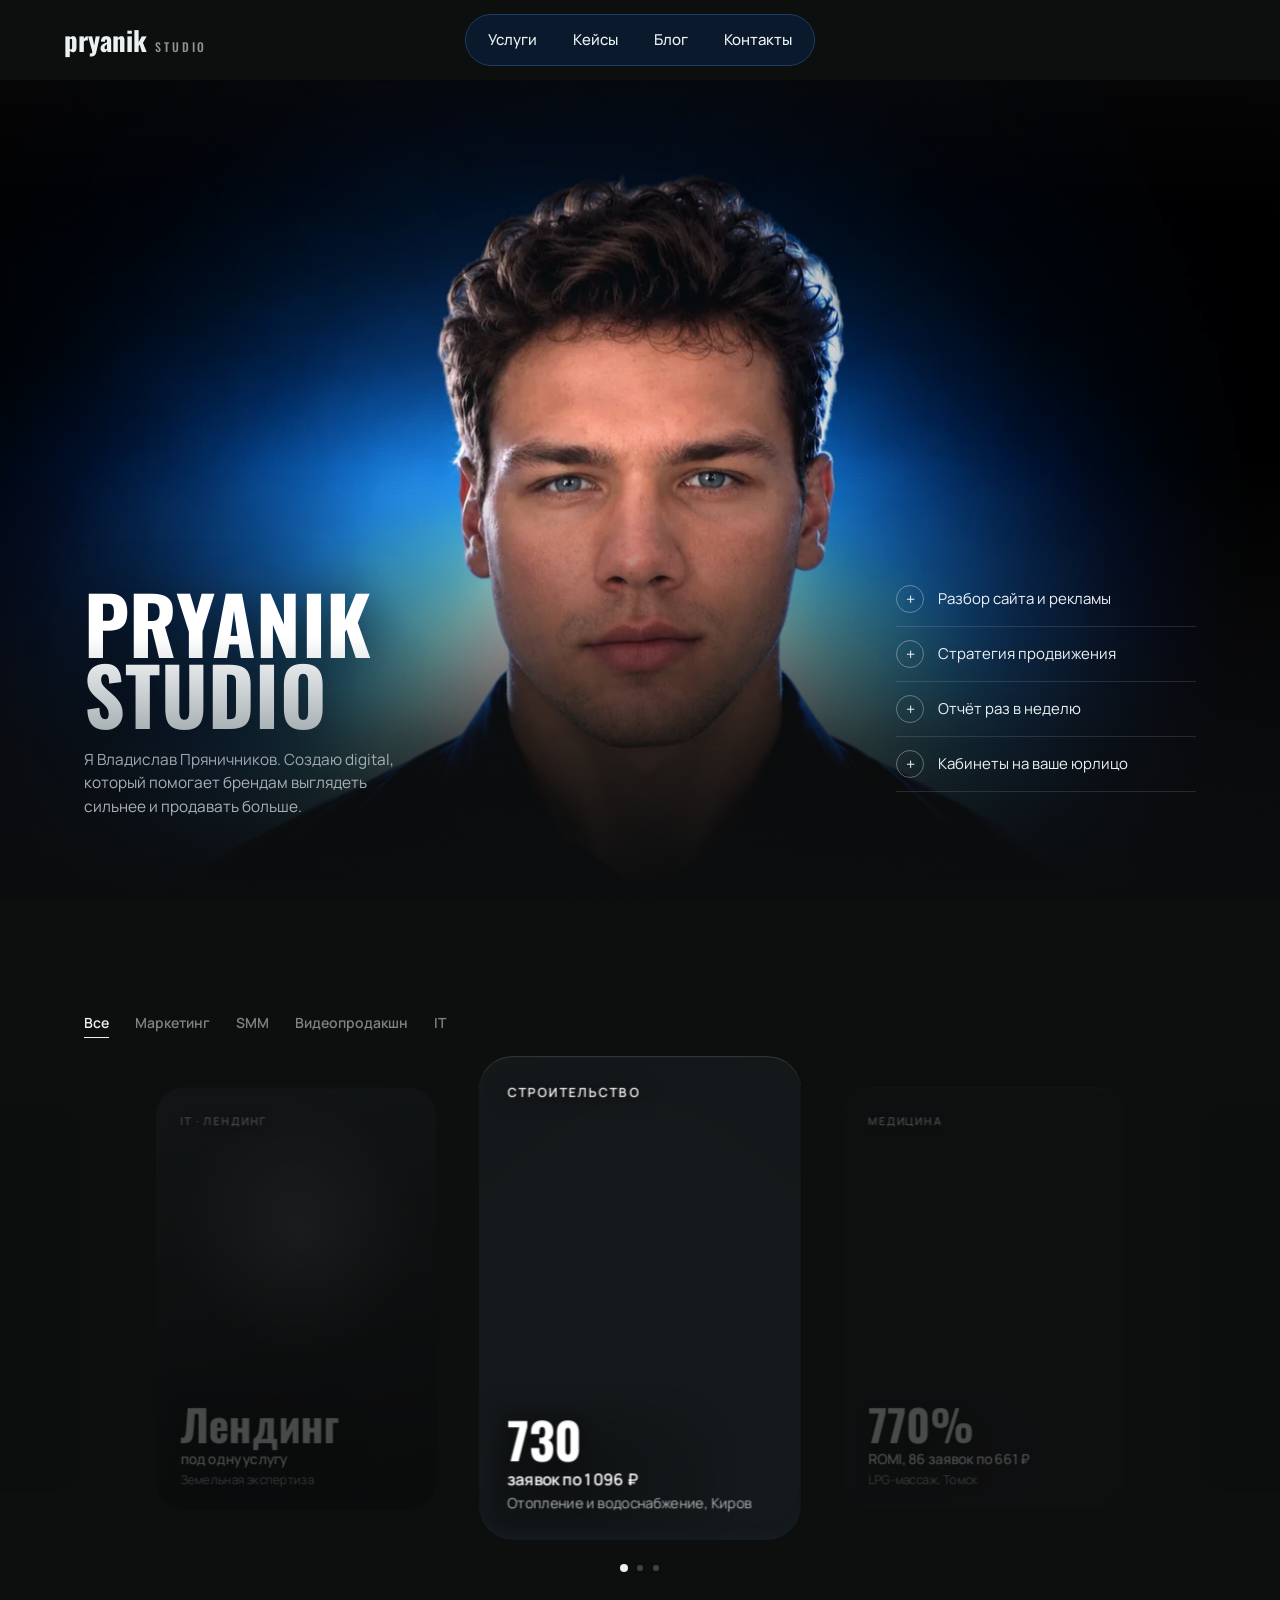
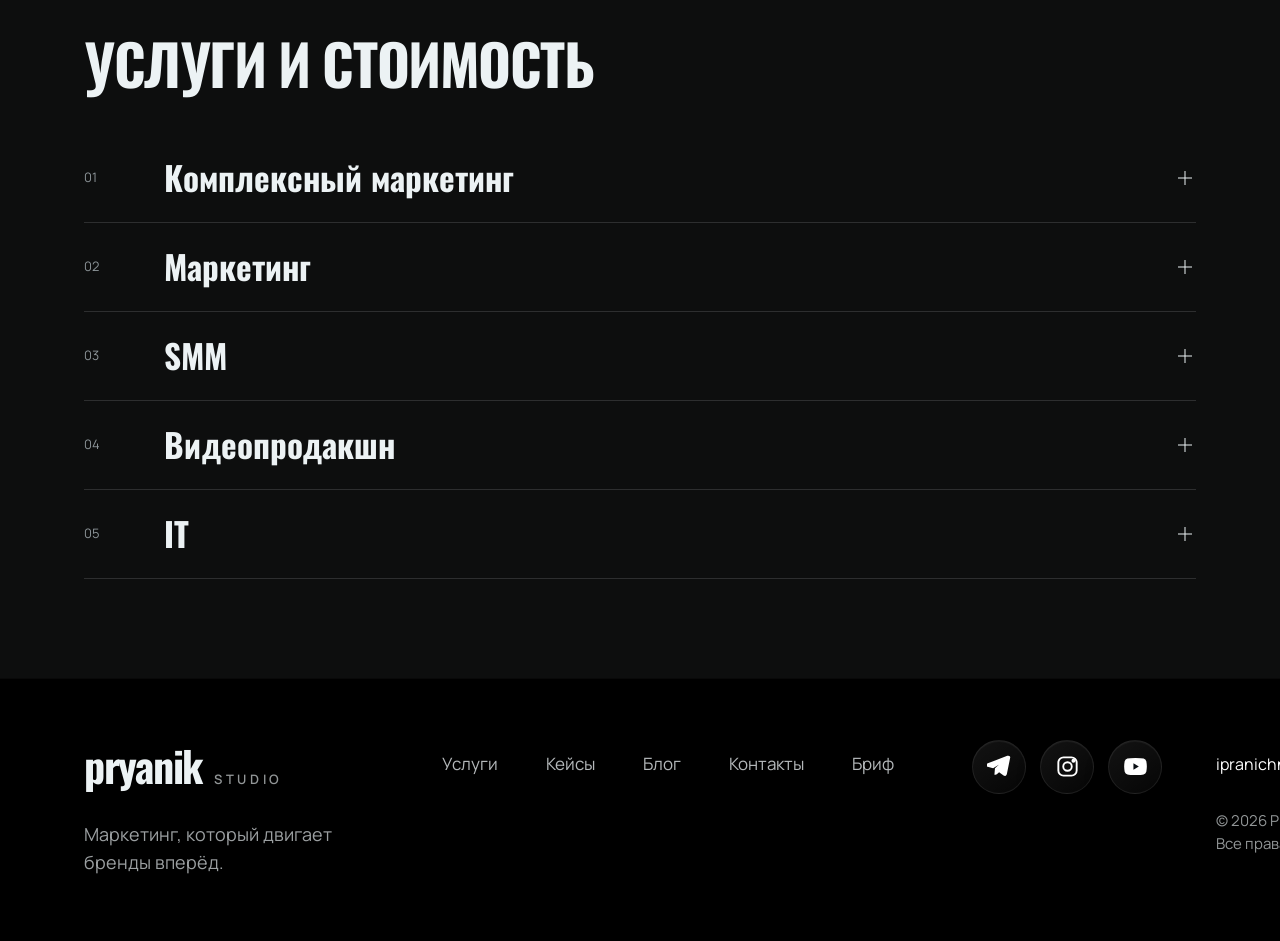
==== commit 48fe91fc: "Refresh black footer styles" ====
--- a/pryanik-studio/index.html
+++ b/pryanik-studio/index.html
@@ -17,7 +17,7 @@
 <link rel="preconnect" href="https://fonts.googleapis.com">
 <link rel="preconnect" href="https://fonts.gstatic.com" crossorigin>
 <link rel="stylesheet" href="https://fonts.googleapis.com/css2?family=Oswald:wght@500;600;700&family=Manrope:wght@400;500;600;700&display=swap">
-<link rel="stylesheet" href="assets/site.css?v=0918bt">
+<link rel="stylesheet" href="assets/site.css?v=0918bu">
 </head>
 <body data-no-mbar>
 <a class="skip" href="#main">К содержанию</a>
--- a/pryanik-studio/assets/site.css
+++ b/pryanik-studio/assets/site.css
@@ -1589,3 +1589,8 @@
     line-height:1.55;
   }
 }
+
+
+/* Footer: pure black fill */
+.ref-foot{background:#000!important}
+.ref-foot::before{display:none!important}
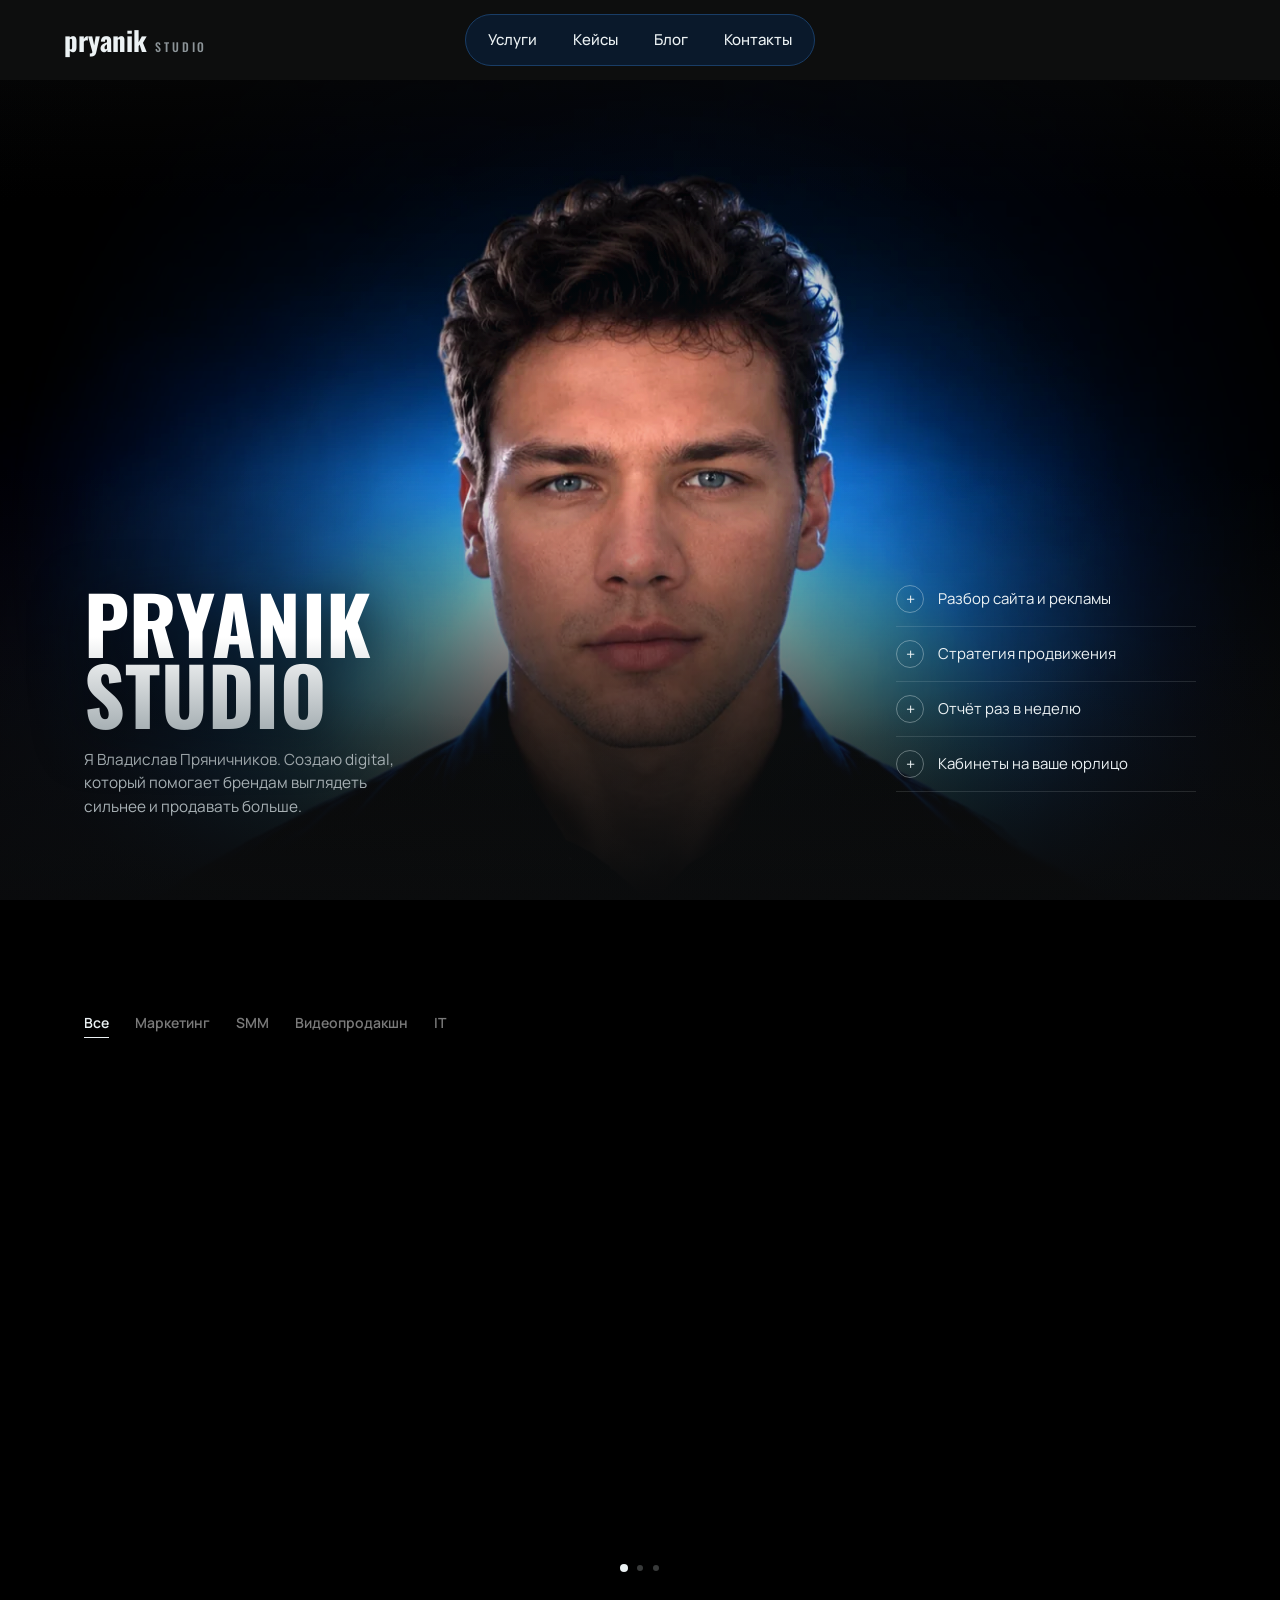
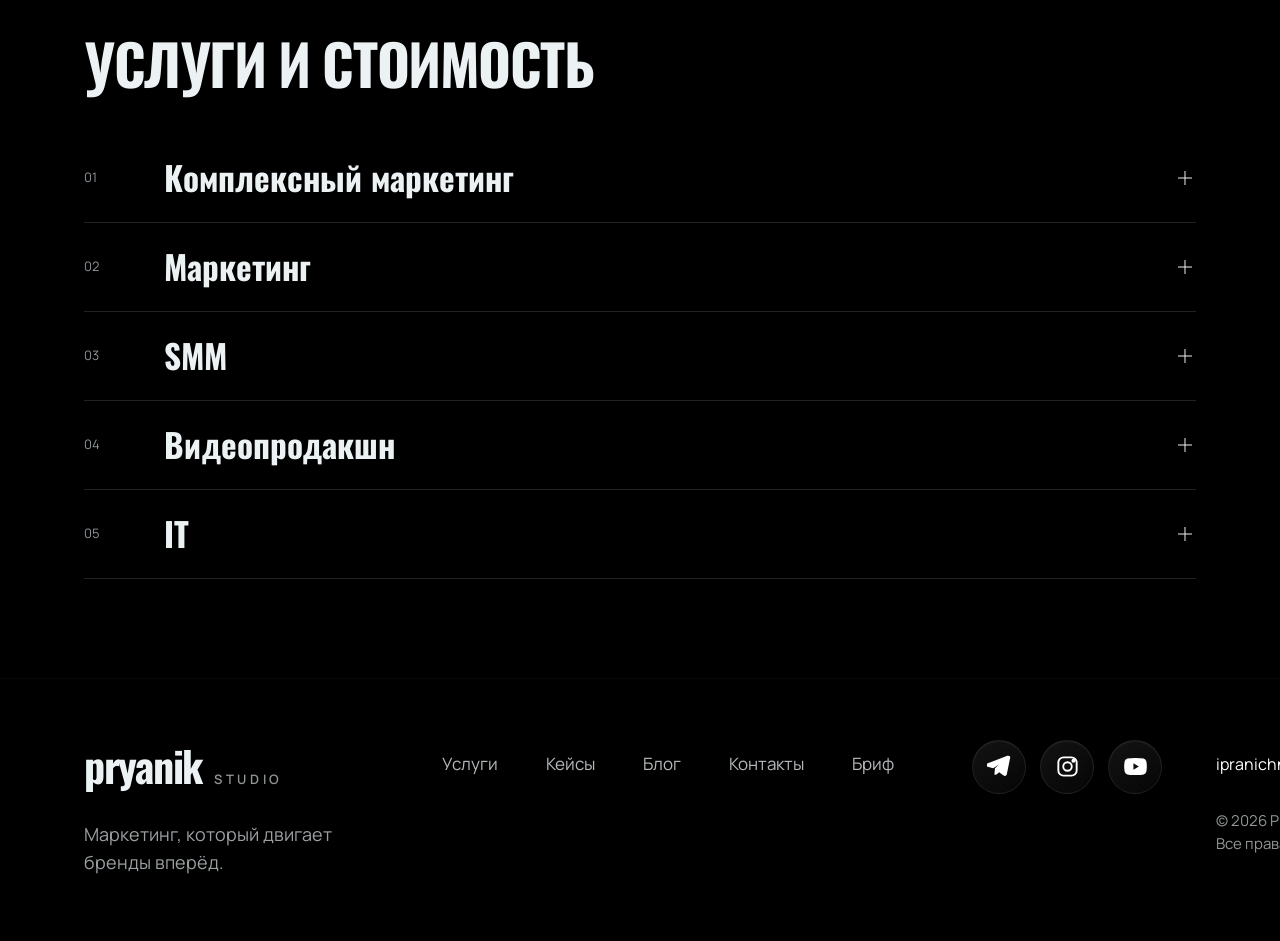
==== commit e9961030: "Refresh pure black site styles" ====
--- a/pryanik-studio/index.html
+++ b/pryanik-studio/index.html
@@ -17,7 +17,7 @@
 <link rel="preconnect" href="https://fonts.googleapis.com">
 <link rel="preconnect" href="https://fonts.gstatic.com" crossorigin>
 <link rel="stylesheet" href="https://fonts.googleapis.com/css2?family=Oswald:wght@500;600;700&family=Manrope:wght@400;500;600;700&display=swap">
-<link rel="stylesheet" href="assets/site.css?v=0918bu">
+<link rel="stylesheet" href="assets/site.css?v=0918bv">
 </head>
 <body data-no-mbar>
 <a class="skip" href="#main">К содержанию</a>
--- a/pryanik-studio/assets/site.css
+++ b/pryanik-studio/assets/site.css
@@ -1594,3 +1594,17 @@
 /* Footer: pure black fill */
 .ref-foot{background:#000!important}
 .ref-foot::before{display:none!important}
+
+
+/* Global visual field: pure black, no ambient stars/particles. */
+html,body,.wrap,.hero-spot,.sp-cases,.band,.site-foot,.ref-foot{background:#000!important}
+.env,.env-dust,.sp-env,.sp-env::before,.sp-env::after{display:none!important}
+.hero-spot::after{display:none!important}
+@media (max-width:720px){
+  .hero-spot,.hero-spot .hs-media,.hero-spot + .sp-cases,.sp-cases .sp-env{background:#000!important}
+  .hero-spot .hs-shade{
+    background:
+      radial-gradient(130% 70% at 50% 34%,transparent 50%,rgba(0,0,0,.58) 100%),
+      linear-gradient(180deg,rgba(0,0,0,.42) 0,transparent 16%,transparent calc(100% - 350px),rgba(0,0,0,.88) calc(100% - 245px),#000 calc(100% - 180px))!important
+  }
+}
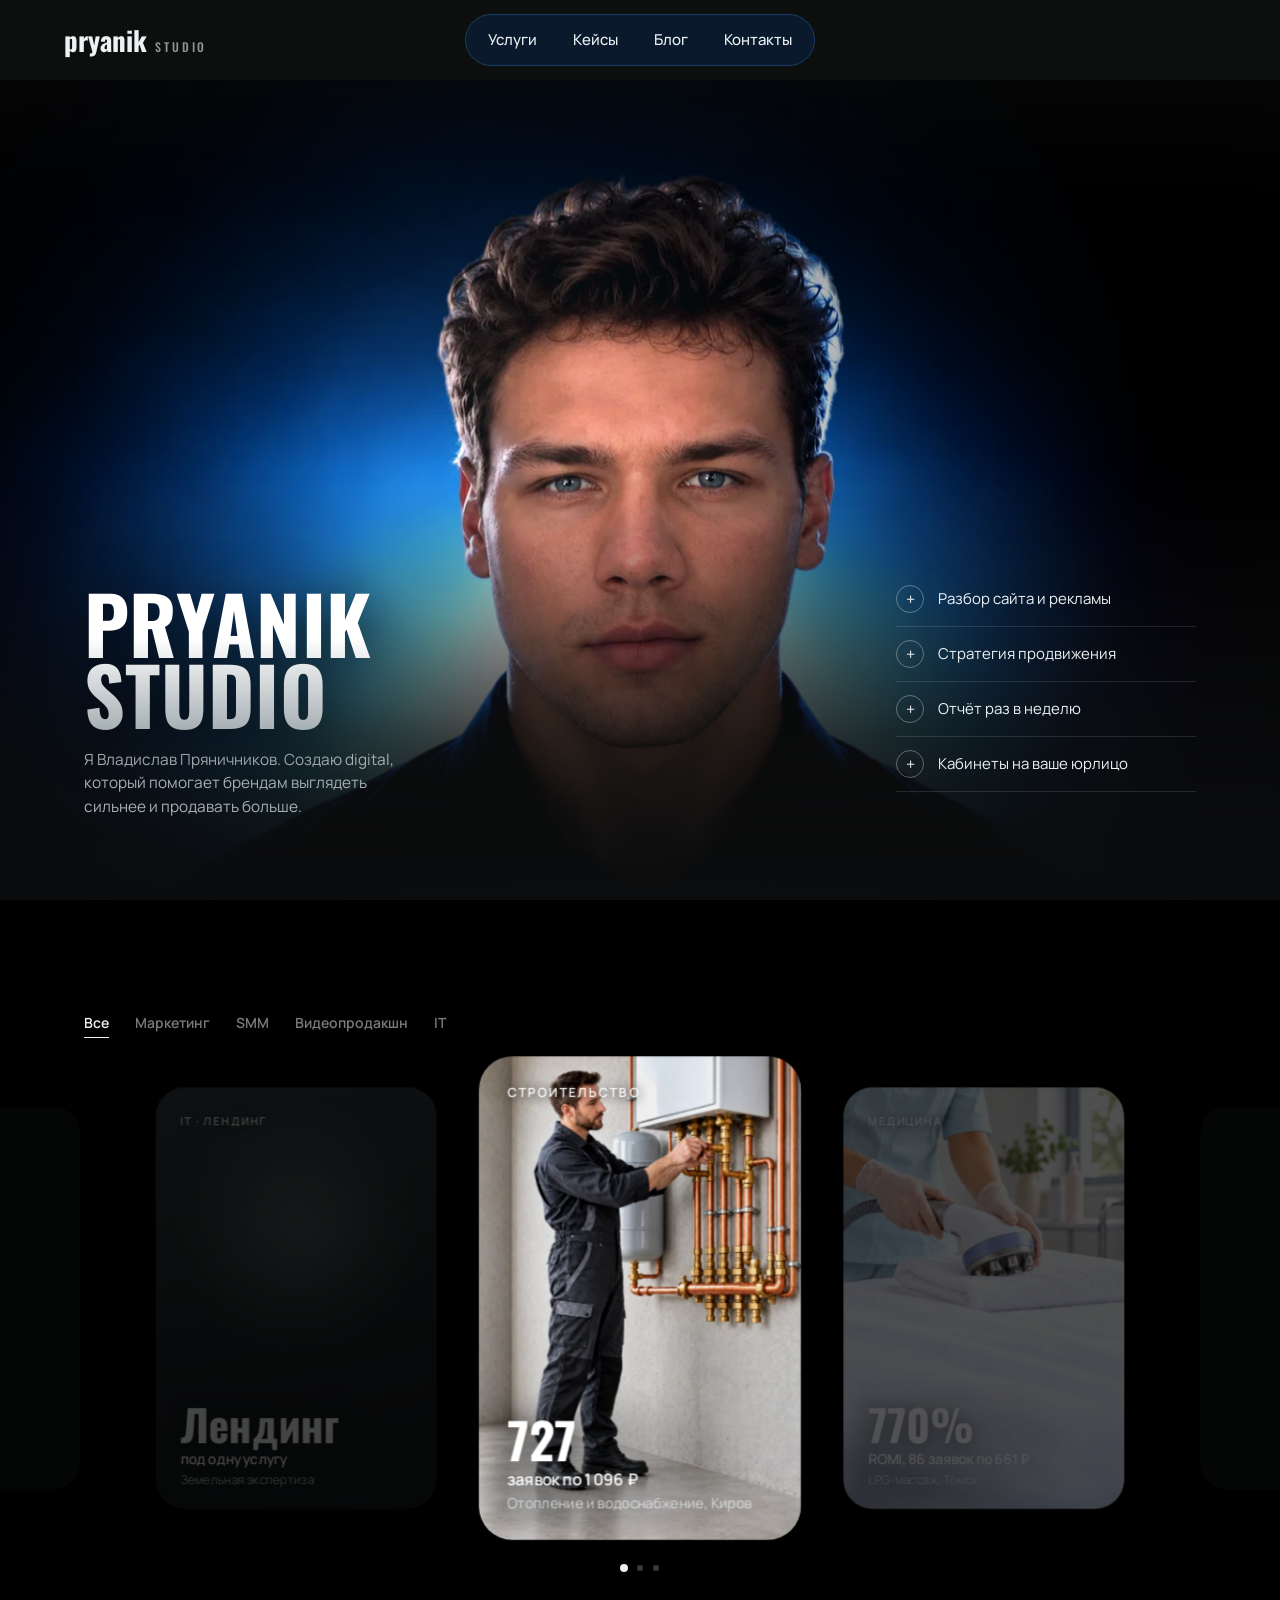
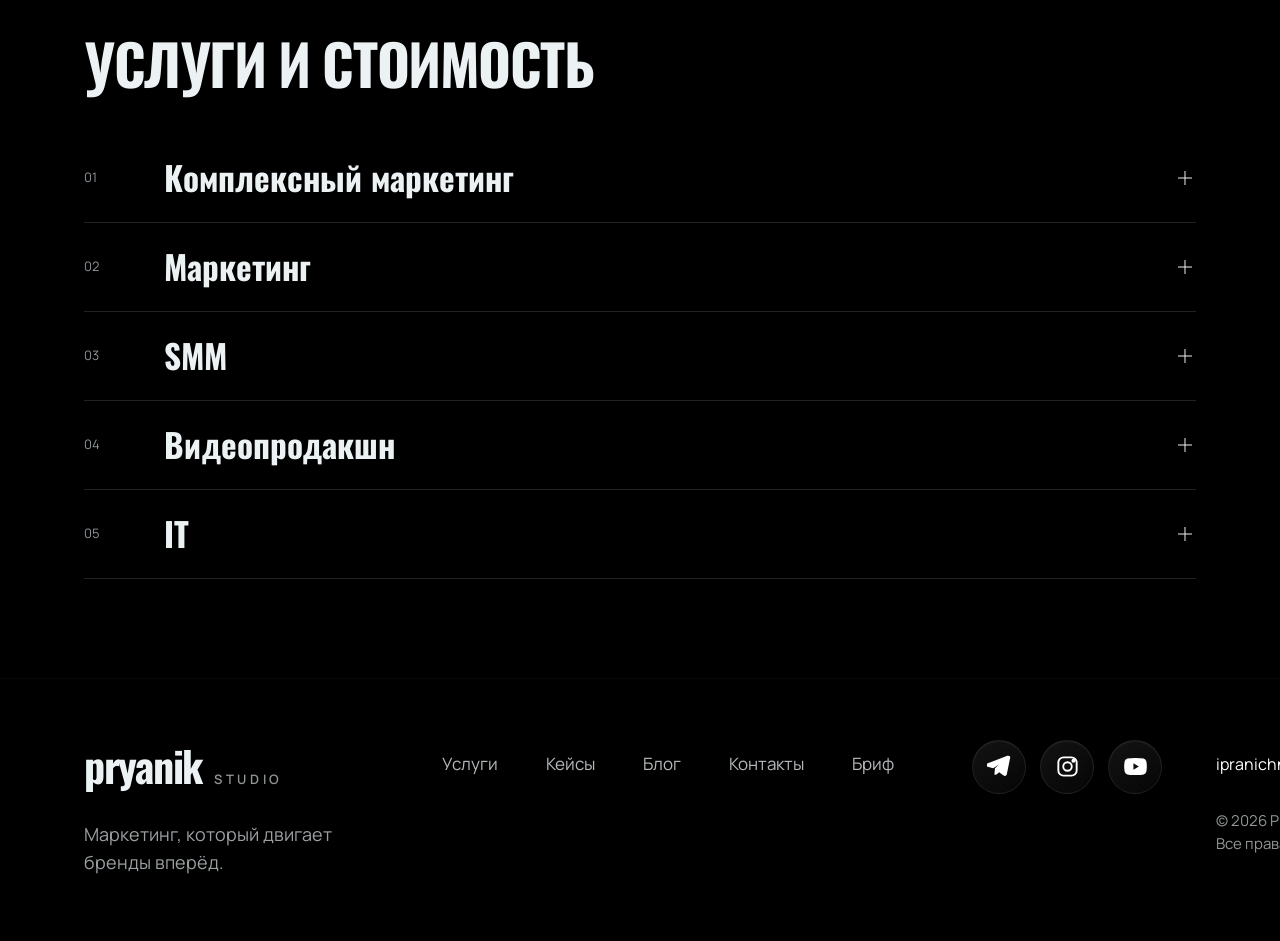
==== commit 1aa277dd: "Bust carousel cache after restoring prior fixes" ====
--- a/pryanik-studio/index.html
+++ b/pryanik-studio/index.html
@@ -230,6 +230,6 @@
   </div>
 </footer>
 
-<script src="assets/site.js?v=0918ba"></script>
+<script src="assets/site.js?v=0918bb"></script>
 </body>
 </html>
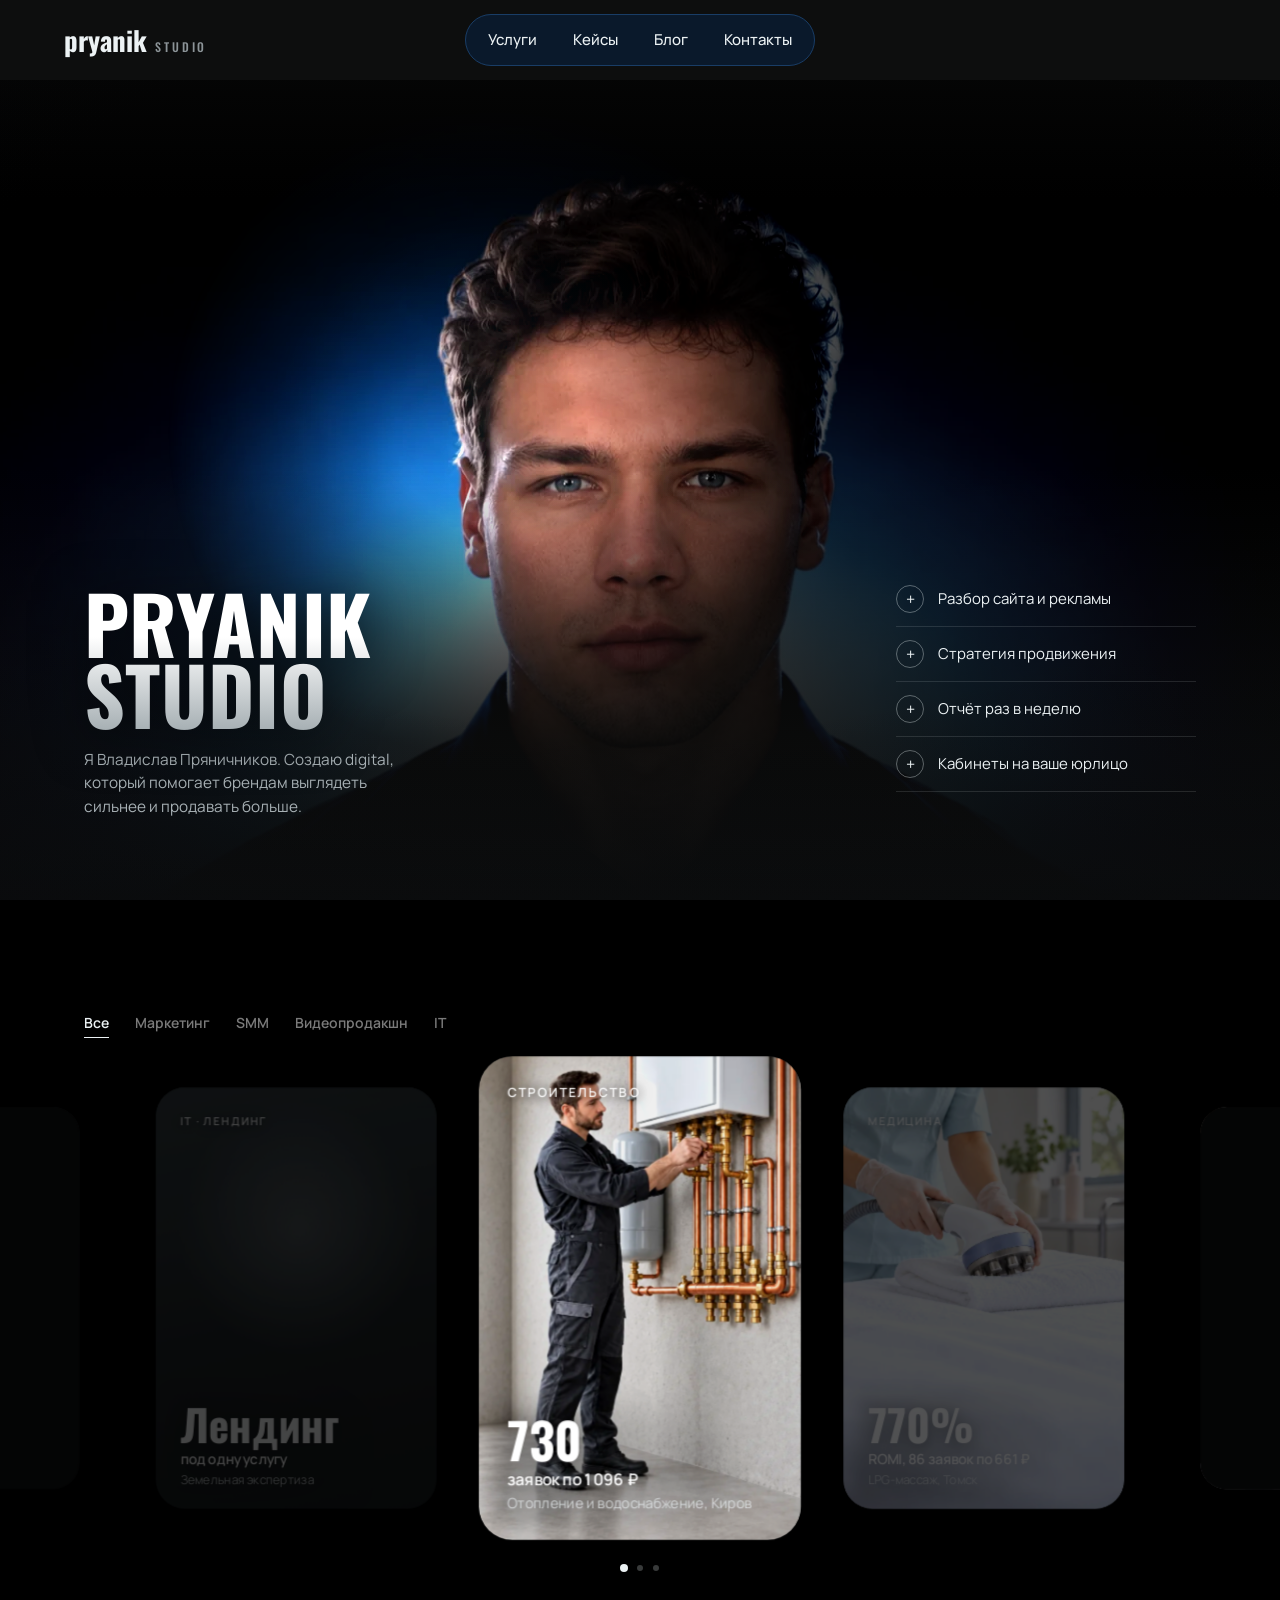
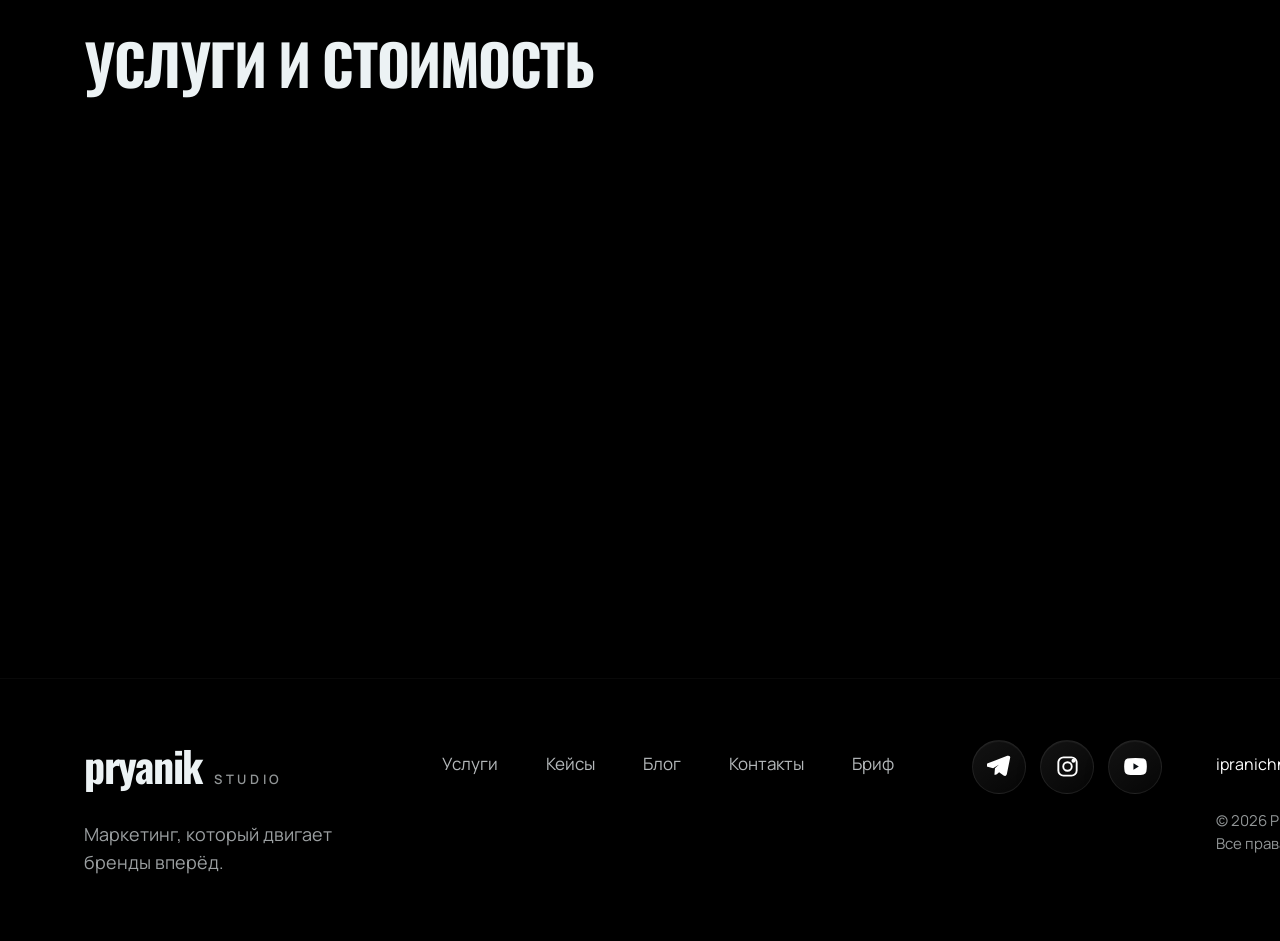
==== commit 82f7f283: "Refresh restored header behavior" ====
--- a/pryanik-studio/index.html
+++ b/pryanik-studio/index.html
@@ -230,6 +230,6 @@
   </div>
 </footer>
 
-<script src="assets/site.js?v=0918bb"></script>
+<script src="assets/site.js?v=0918bc"></script>
 </body>
 </html>
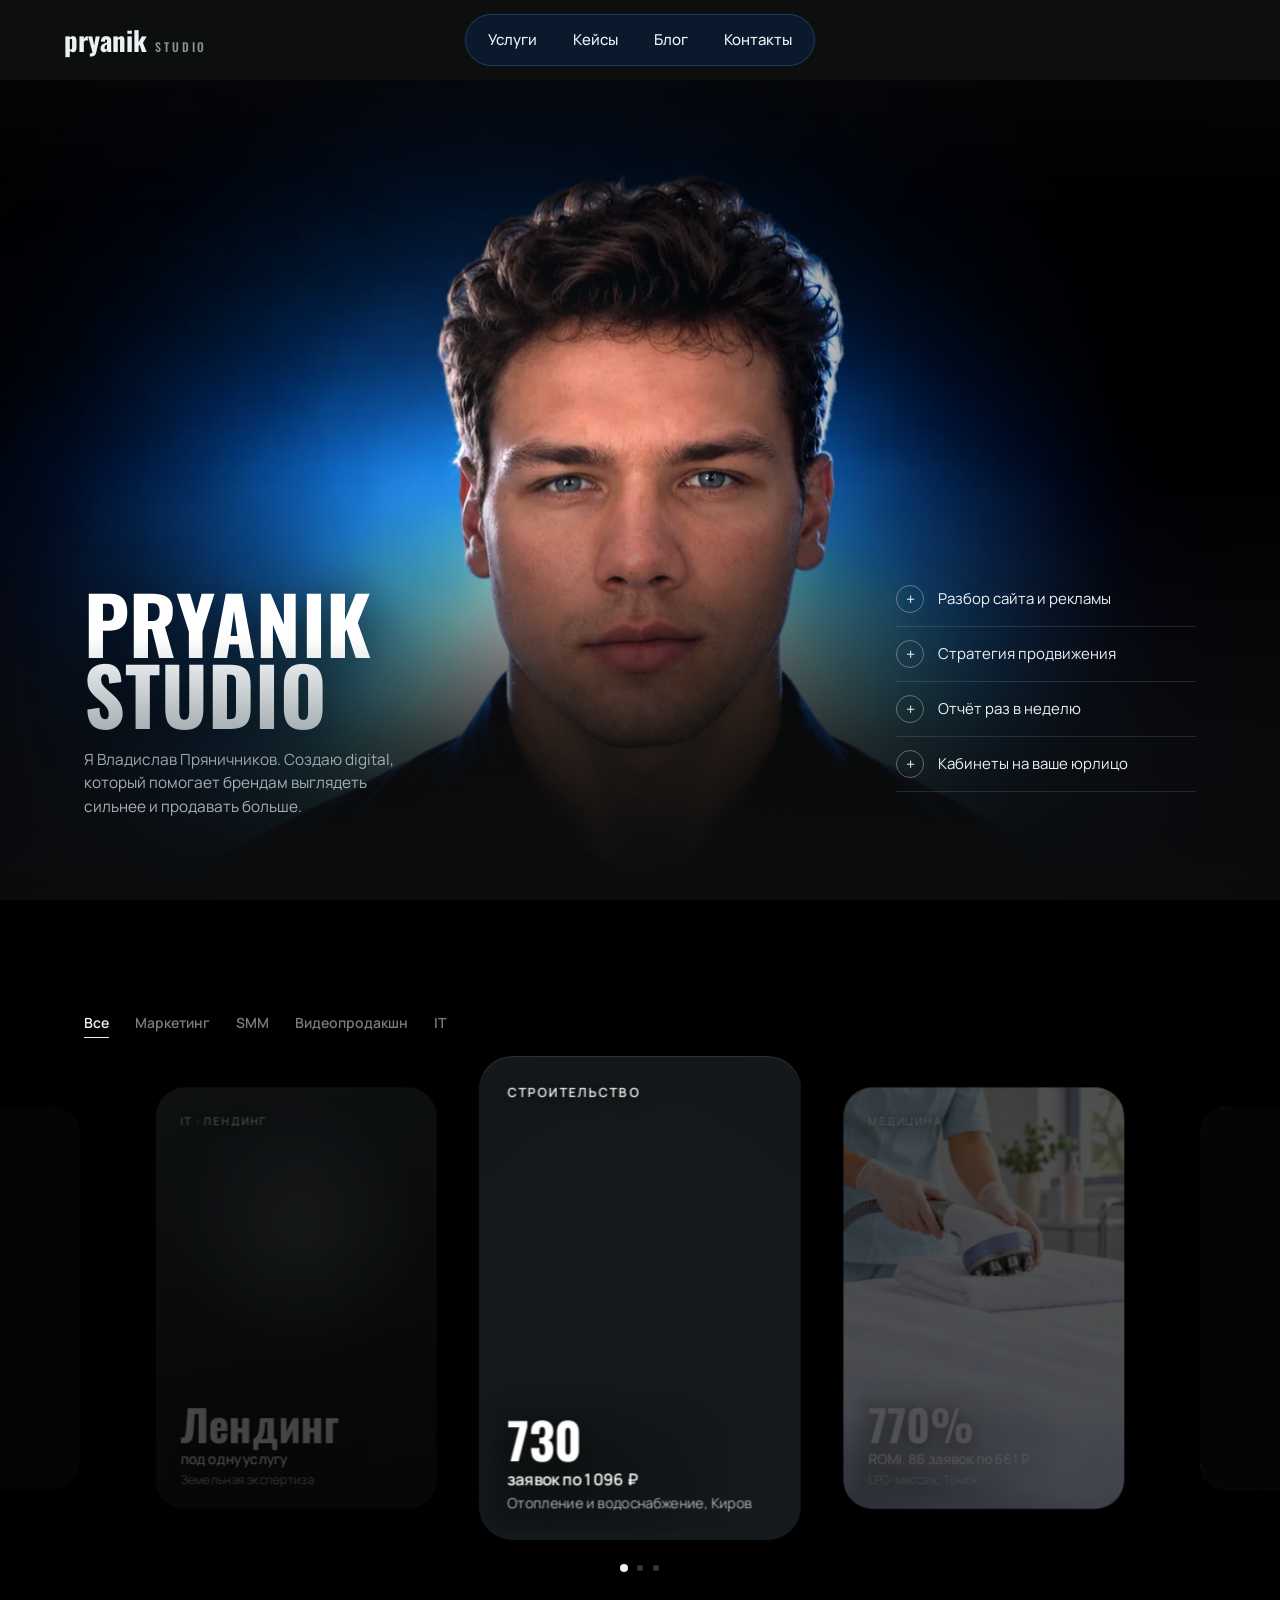
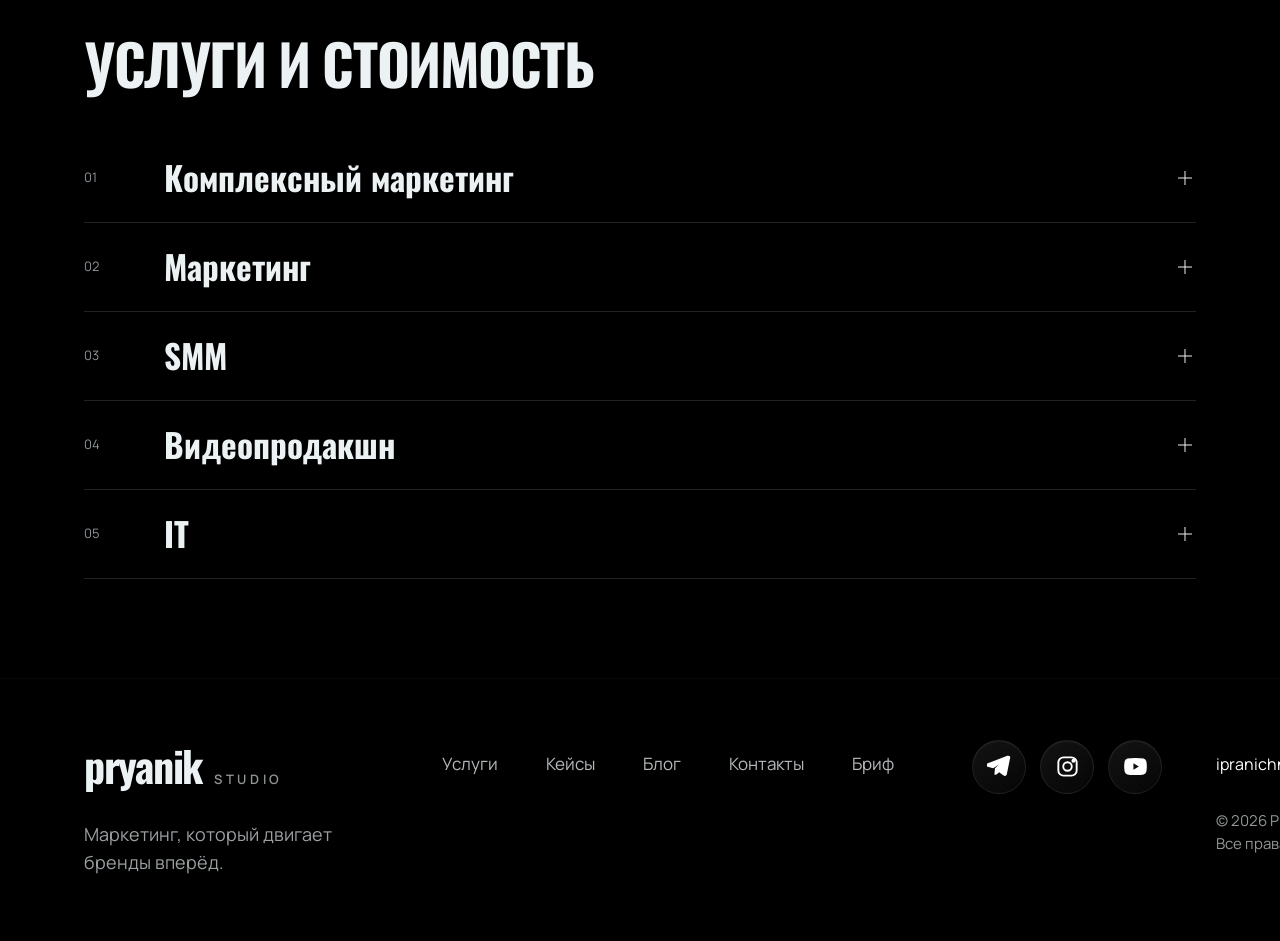
==== commit 5872d8ff: "Refresh non-overlapping case carousel" ====
--- a/pryanik-studio/index.html
+++ b/pryanik-studio/index.html
@@ -230,6 +230,6 @@
   </div>
 </footer>
 
-<script src="assets/site.js?v=0918bc"></script>
+<script src="assets/site.js?v=0918bd"></script>
 </body>
 </html>
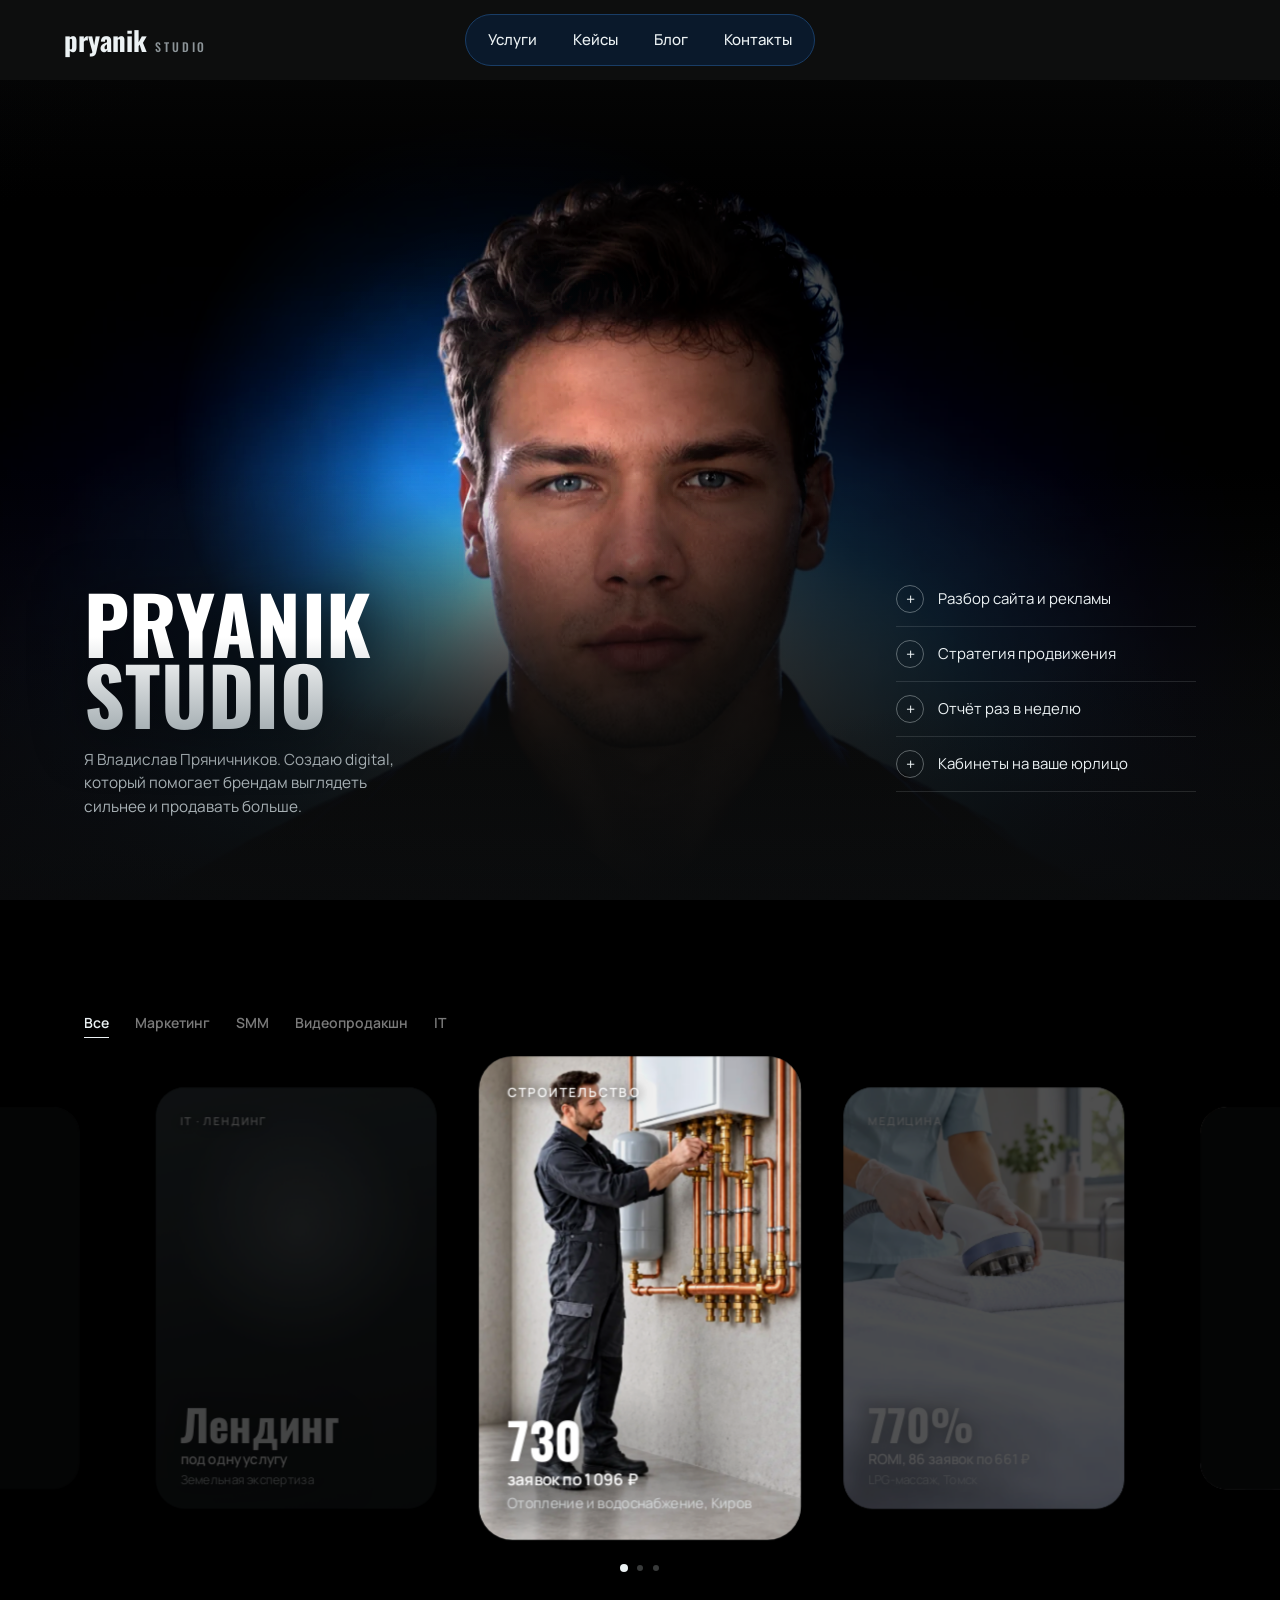
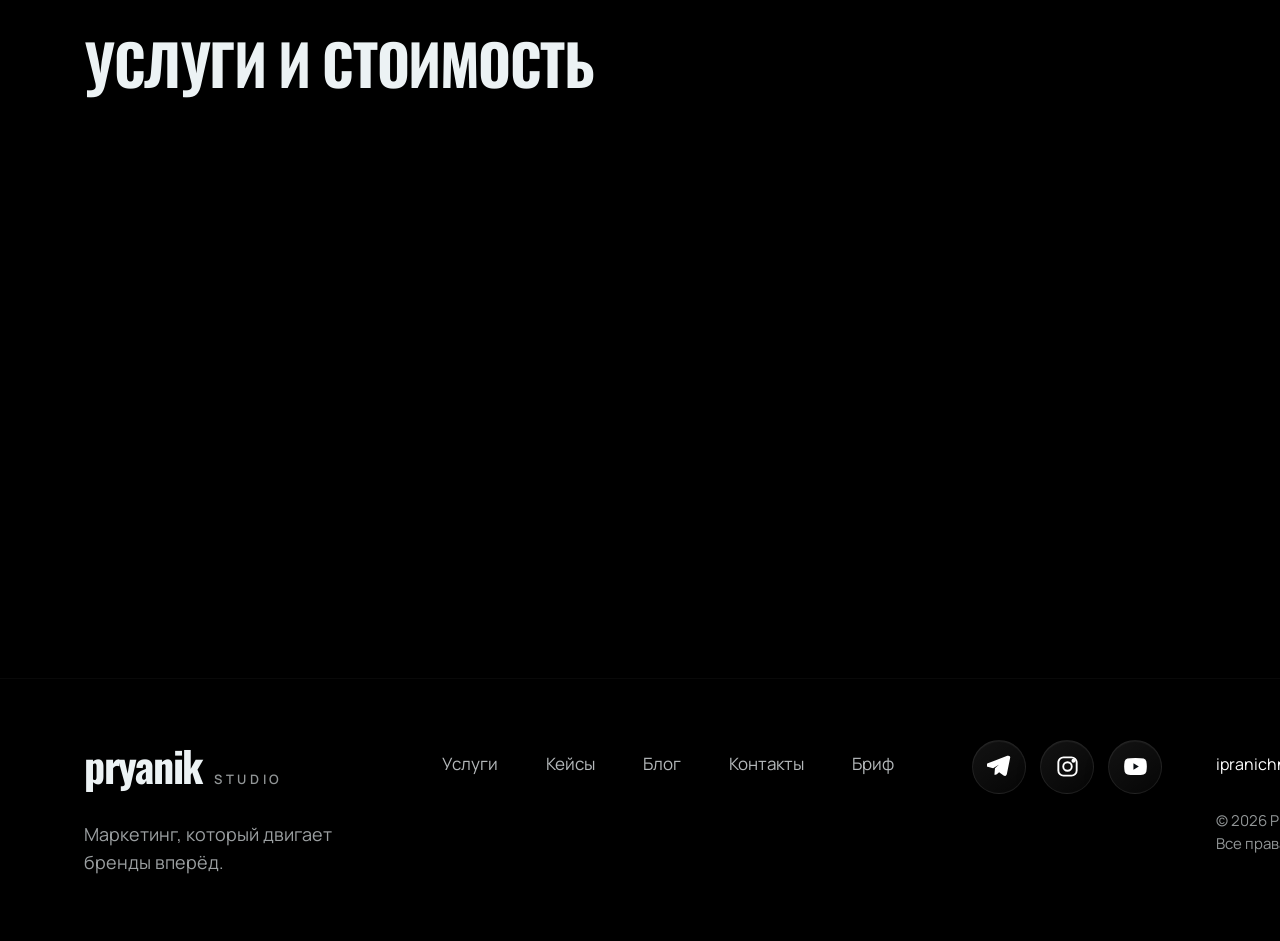
==== commit 8287a8e6: "Refresh corrected mobile case spacing" ====
--- a/pryanik-studio/index.html
+++ b/pryanik-studio/index.html
@@ -230,6 +230,6 @@
   </div>
 </footer>
 
-<script src="assets/site.js?v=0918bd"></script>
+<script src="assets/site.js?v=0919a"></script>
 </body>
 </html>
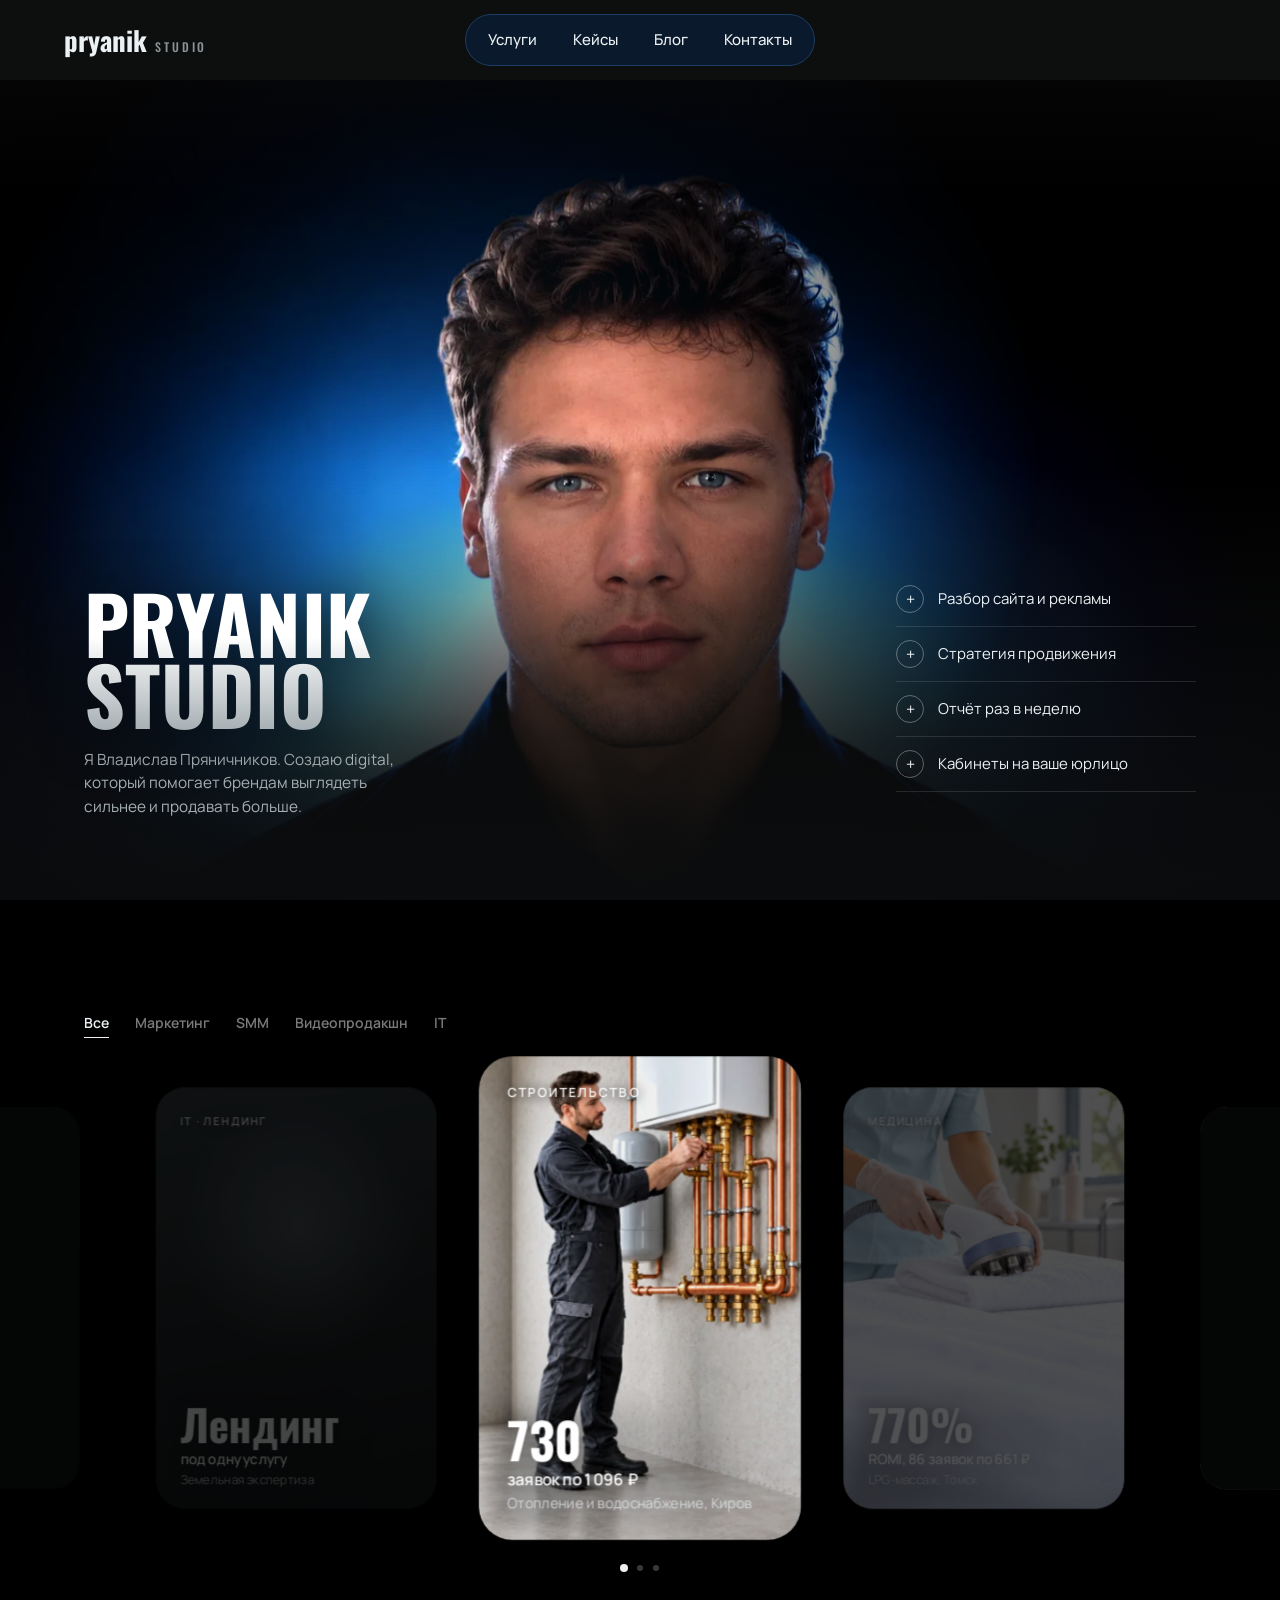
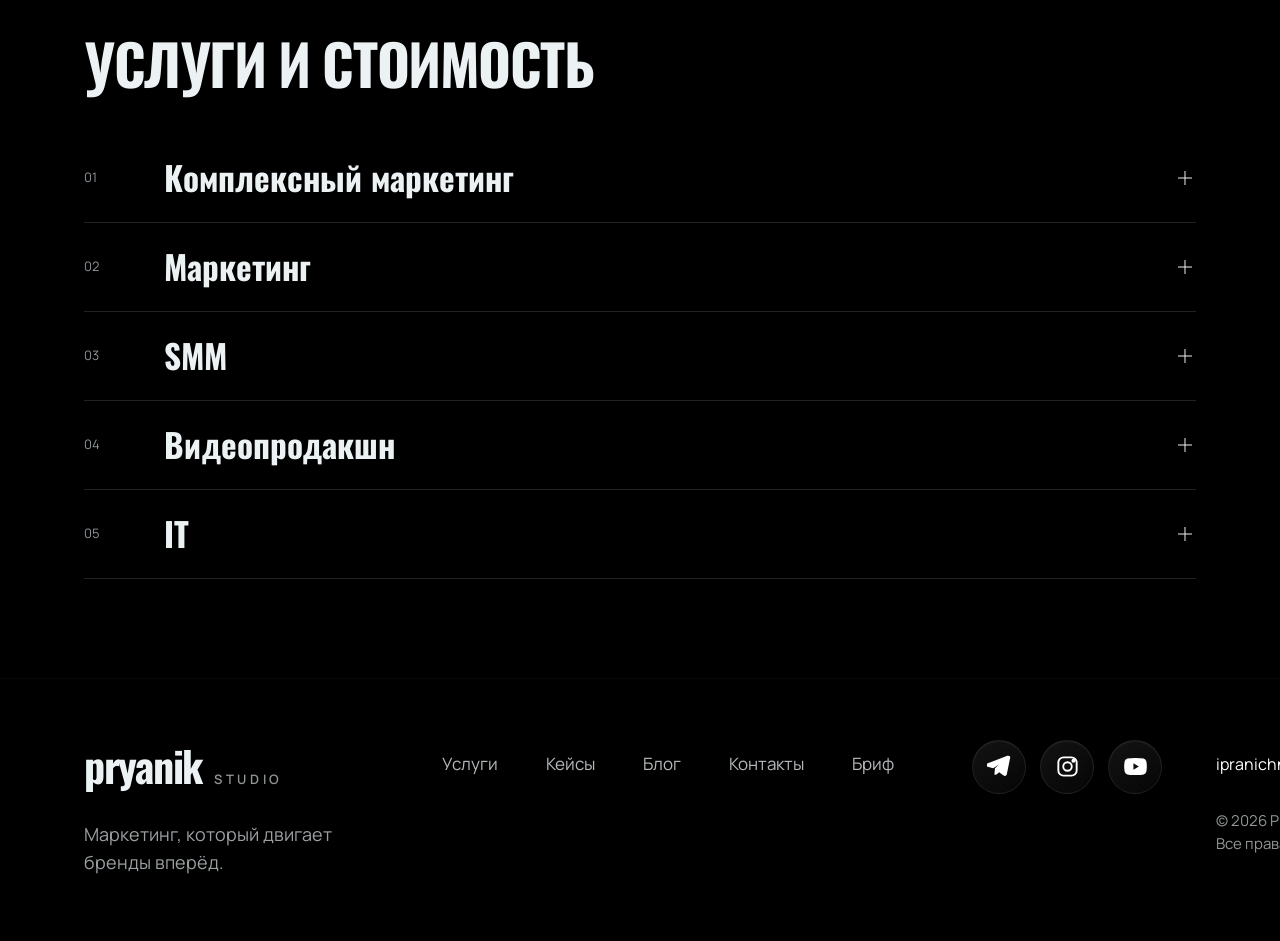
==== commit 896b0406: "Refresh dating-style case swipe" ====
--- a/pryanik-studio/index.html
+++ b/pryanik-studio/index.html
@@ -17,7 +17,7 @@
 <link rel="preconnect" href="https://fonts.googleapis.com">
 <link rel="preconnect" href="https://fonts.gstatic.com" crossorigin>
 <link rel="stylesheet" href="https://fonts.googleapis.com/css2?family=Oswald:wght@500;600;700&family=Manrope:wght@400;500;600;700&display=swap">
-<link rel="stylesheet" href="assets/site.css?v=0918bv">
+<link rel="stylesheet" href="assets/site.css?v=0919b">
 </head>
 <body data-no-mbar>
 <a class="skip" href="#main">К содержанию</a>
@@ -230,6 +230,6 @@
   </div>
 </footer>
 
-<script src="assets/site.js?v=0919a"></script>
+<script src="assets/site.js?v=0919c"></script>
 </body>
 </html>
--- a/pryanik-studio/assets/site.css
+++ b/pryanik-studio/assets/site.css
@@ -1142,7 +1142,7 @@
 /* Mobile card deck behaves like a swipe surface: while the finger is on a case,
    Safari must not reinterpret diagonal thumb motion as page scrolling. */
 @media (max-width:720px) and (pointer:coarse){
-  .sp-card{touch-action:pan-y;overscroll-behavior-y:auto;-webkit-user-select:none;user-select:none;-webkit-touch-callout:none}
+  .sp-card{touch-action:none;overscroll-behavior:contain;-webkit-user-select:none;user-select:none;-webkit-touch-callout:none}
   .sp-card img{-webkit-user-drag:none;pointer-events:none}
 }
 
